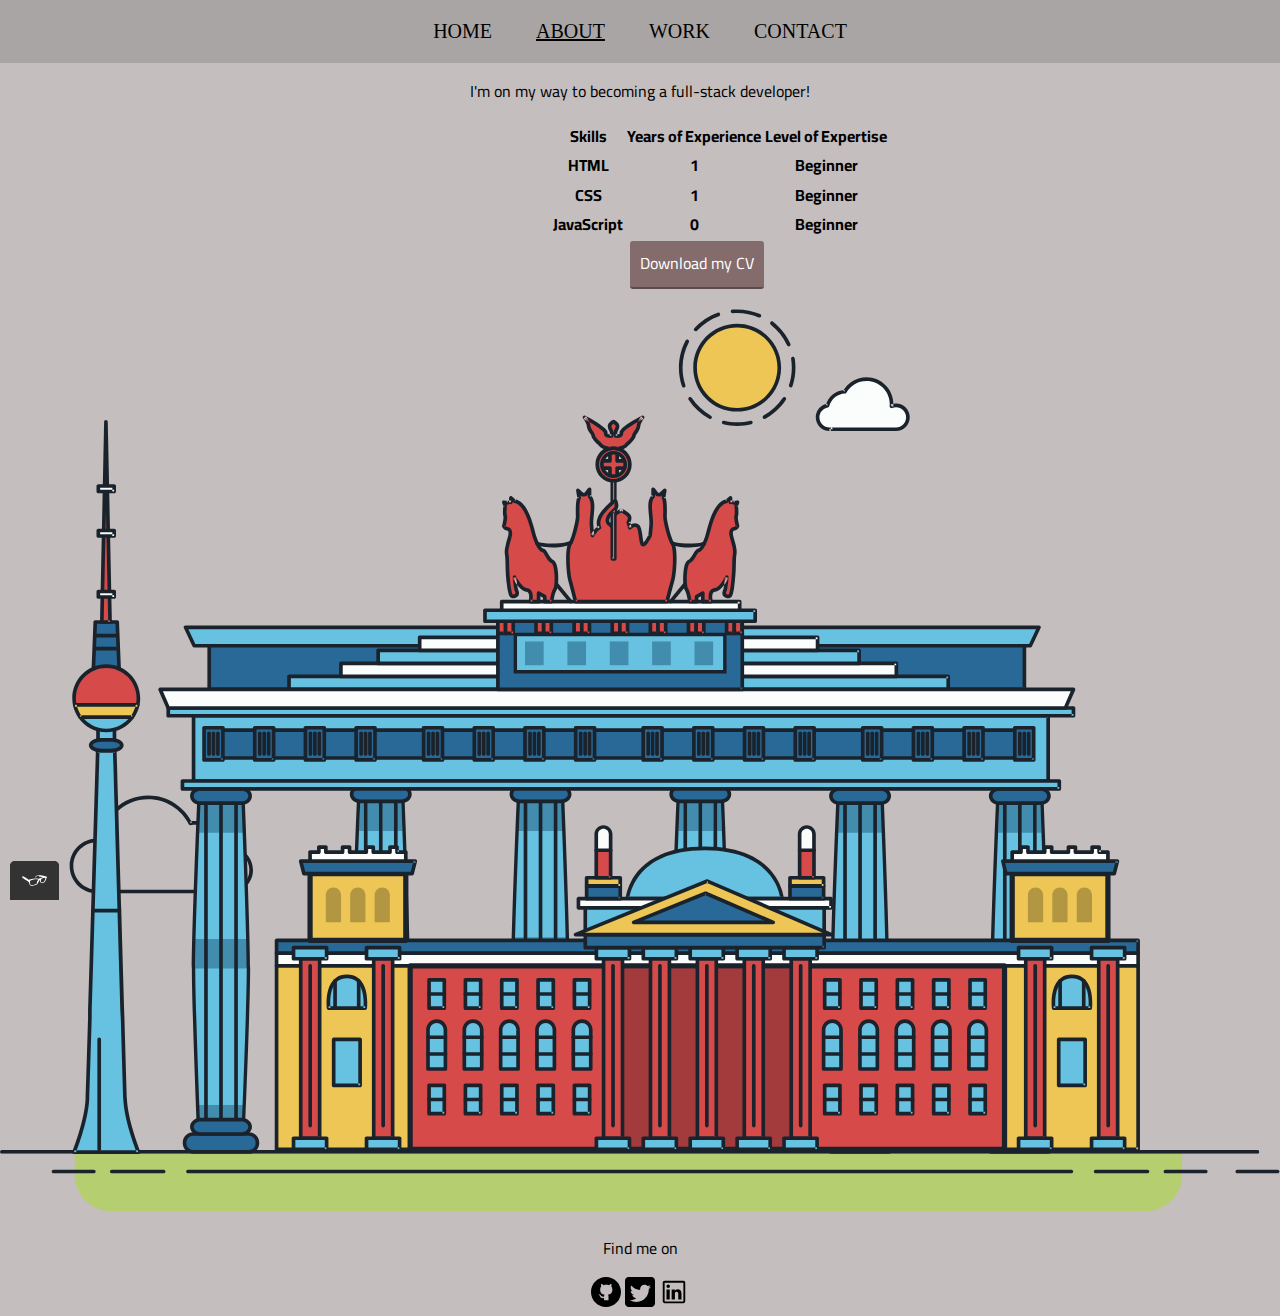
==== about.html @ 1644ab60 "Initial commit" ====
<!DOCTYPE html>
<html lang="en" dir="ltr">
<head>
  <meta charset="utf-8">
  <meta name="viewport" content="width=device-width, initial-scale=1">
  <title>My Portfolio</title>
  <link rel="shortcut icon" href="img/html5.ico" type="image/ico">
  <link rel="stylesheet" type="text/css" href="css/normalize.css">
  <link rel="preconnect" href="https://fonts.googleapis.com">
  <link rel="preconnect" href="https://fonts.gstatic.com" crossorigin>
  <link href="https://fonts.googleapis.com/css2?family=Cairo&family=Lato:ital,wght@1,300&display=swap" rel="stylesheet">
  <link rel="stylesheet" type="text/css" href="css/stylep.css">
</head>

<body>
  <header class="page-header">
    <!-- Add Logo Here -->
    <div class="container-nav pullrightleft page-header__item">
      <a href="index.html">HOME</a>
      <a href="about.html" id="navigation-active">ABOUT</a>
      <a href="work.html">WORK</a>
      <a href="contact.html">CONTACT</a>
    </div>
  </header> 

  <nav class="about_me">
    <p>
      I'm on my way to becoming a full-stack developer!
    </p>
  </nav>

  <div class="skills">
    <table>
      <thead>
        <tr>
          <th>Skills</th>
          <th>Years of Experience</th>
          <th>Level of Expertise</th>
        </tr>
      </thead>
      <tbody>
        <tr>
          <th>HTML</th>
          <th>1</th>
          <th>Beginner</th>
        </tr>
        <tr>
          <th>CSS</th>
          <th>1</th>
          <th>Beginner</th>
        </tr>
        <tr>
          <th>JavaScript</th>
          <th>0</th>
          <th>Beginner</th>
        </tr>
      </tbody>
    </table>
  </div>

  <div class="cv">
    <a href="https://github.com/Loujitsu/CV" target="_blank" class="button" download>Download my CV</a>
  </div>

  <svg id="about-picture" xmlns="http://www.w3.org/2000/svg" class="berlin-illustration" height="auto" viewBox="0 0 700 505" xmlns:xlink="http://www.w3.org/1999/xlink">
          <defs>
              <polygon id="a" points=".06 231.917 .06 .929 688.717 .929 688.717 231.917"></polygon>
          </defs>
          <g fill="none" fill-rule="evenodd">
            <g transform="translate(0 241)" class="cloud-front">
            <path fill="#1A232C" d="M87.602,29 L87.602,28 C87.326,28.001 87.103,28.024 86.927,28.033 L86.979,29.031 L87.947,28.78 C85.741,20.282 78.041,14.002 68.852,14 C67.858,14 66.904,14.096 65.98,14.231 L66.125,15.22 L67.019,14.772 C62.626,6.015 53.567,0.001 43.102,0 C29.041,0.002 17.524,10.848 16.443,24.632 L17.44,24.71 L17.606,23.724 C16.803,23.589 15.969,23.5 15.102,23.5 C6.817,23.501 0.102,30.215 0.102,38.5 C0.102,46.785 6.817,53.499 15.102,53.5 L87.602,53.5 C94.644,53.499 100.351,47.792 100.352,40.75 C100.351,33.708 94.644,28.001 87.602,28 L87.602,30 C90.573,30 93.254,31.202 95.203,33.149 C97.15,35.097 98.351,37.778 98.352,40.75 C98.351,43.722 97.15,46.403 95.203,48.351 C93.254,50.298 90.573,51.5 87.602,51.5 L15.102,51.5 C11.509,51.5 8.265,50.046 5.909,47.692 C3.555,45.337 2.102,42.093 2.102,38.5 C2.102,34.907 3.555,31.663 5.909,29.308 C8.265,26.954 11.509,25.5 15.102,25.5 C15.831,25.5 16.553,25.575 17.273,25.697 C17.551,25.743 17.832,25.672 18.055,25.499 C18.277,25.325 18.414,25.07 18.436,24.789 C19.436,12.04 30.094,1.998 43.102,2 C52.786,1.999 61.163,7.564 65.231,15.669 C65.425,16.055 65.842,16.272 66.27,16.21 C67.132,16.084 67.988,16 68.852,16 C77.108,15.998 84.027,21.647 86.011,29.283 C86.13,29.741 86.557,30.054 87.031,30.03 C87.27,30.017 87.457,29.999 87.602,30 L87.602,29" transform="translate(38 36)"></path>
              </g>
              <path fill="#B5CE6F" d="M646.484,484.382 C646.484,489.501 644.531,494.62 640.627,498.525 C636.722,502.43 631.603,504.382 626.484,504.382 L60.873,504.382 C55.754,504.382 50.636,502.43 46.731,498.525 C42.826,494.62 40.873,489.501 40.873,484.382 L40.873,471.917 L646.484,471.917 L646.484,484.382"></path>
              <polyline fill="#67C2E2" points="334.824 185.029 101.449 185.029 106.209 195.08 563.438 195.08 568.2 185.029 334.824 185.029"></polyline>
              <path fill="#1A232C" d="M334.824,185.029 L334.824,184.029 L101.449,184.029 C101.104,184.029 100.788,184.203 100.604,184.494 C100.42,184.785 100.398,185.146 100.545,185.457 L105.306,195.508 C105.471,195.856 105.824,196.079 106.209,196.079 L563.438,196.079 C563.824,196.079 564.177,195.856 564.342,195.508 L569.104,185.457 C569.251,185.146 569.229,184.785 569.045,184.494 C568.861,184.203 568.544,184.029 568.2,184.029 L334.824,184.029 L334.824,186.029 L566.62,186.029 L562.806,194.08 L106.842,194.08 L103.029,186.029 L334.824,186.029 L334.824,185.029"></path>
              <polygon fill="#296997" points="114.416 218.974 560.222 218.974 560.222 195.08 114.416 195.08"></polygon>
              <path fill="#1A232C" d="M560.222,218.974 L560.222,217.974 L115.416,217.974 L115.416,196.079 L559.222,196.079 L559.222,218.974 L560.222,218.974 L560.222,217.974 L560.222,218.974 L561.222,218.974 L561.222,195.08 C561.222,194.816 561.115,194.559 560.929,194.372 C560.742,194.186 560.485,194.08 560.222,194.08 L114.416,194.08 C114.152,194.08 113.895,194.186 113.708,194.372 C113.522,194.559 113.416,194.816 113.416,195.08 L113.416,218.974 C113.416,219.237 113.522,219.495 113.708,219.681 C113.895,219.867 114.152,219.974 114.416,219.974 L560.222,219.974 C560.485,219.974 560.742,219.867 560.929,219.681 C561.115,219.495 561.222,219.237 561.222,218.974 L560.222,218.974"></path>
              <polygon fill="#67C2E2" points="105.85 269.08 573.225 269.08 573.225 233.398 105.85 233.398"></polygon>
              <path fill="#1A232C" d="M573.225,233.398 L573.225,232.398 L105.85,232.398 C105.587,232.398 105.329,232.505 105.143,232.691 C104.957,232.877 104.85,233.134 104.85,233.398 L104.85,269.08 C104.85,269.344 104.957,269.601 105.143,269.788 C105.329,269.974 105.587,270.08 105.85,270.08 L573.225,270.08 C573.488,270.08 573.745,269.974 573.932,269.788 C574.118,269.601 574.225,269.344 574.225,269.08 L574.225,233.398 C574.225,233.134 574.118,232.877 573.932,232.691 C573.745,232.505 573.488,232.398 573.225,232.398 L573.225,233.398 L572.225,233.398 L572.225,268.08 L106.85,268.08 L106.85,234.398 L573.225,234.398 L573.225,233.398 L572.225,233.398 L573.225,233.398"></path>
              <polygon fill="#296997" points="116.751 256.508 562.557 256.508 562.557 241.243 116.751 241.243"></polygon>
              <path fill="#1A232C" d="M562.557,256.508 L562.557,255.508 L117.75,255.508 L117.75,242.243 L561.557,242.243 L561.557,256.508 L562.557,256.508 L562.557,255.508 L562.557,256.508 L563.557,256.508 L563.557,241.243 C563.557,240.979 563.45,240.722 563.264,240.535 C563.078,240.349 562.82,240.243 562.557,240.243 L116.75,240.243 C116.487,240.243 116.23,240.349 116.043,240.535 C115.857,240.722 115.751,240.979 115.751,241.243 L115.751,256.508 C115.751,256.771 115.857,257.029 116.043,257.215 C116.23,257.401 116.487,257.508 116.751,257.508 L562.557,257.508 C562.82,257.508 563.077,257.401 563.264,257.215 C563.45,257.029 563.557,256.771 563.557,256.508 L562.557,256.508"></path>
              <polygon fill="#67C2E2" points="158.07 218.974 518.563 218.974 518.563 211.858 158.07 211.858"></polygon>
              <path fill="#1A232C" d="M518.563,211.858 L518.563,210.858 L158.07,210.858 C157.807,210.858 157.549,210.964 157.363,211.151 C157.177,211.337 157.07,211.594 157.07,211.858 L157.07,218.974 C157.07,219.237 157.177,219.495 157.363,219.681 C157.549,219.867 157.807,219.974 158.07,219.974 L518.563,219.974 C518.826,219.974 519.083,219.867 519.27,219.681 C519.456,219.495 519.562,219.237 519.562,218.974 L519.562,211.858 C519.562,211.594 519.456,211.337 519.27,211.151 C519.083,210.964 518.826,210.858 518.563,210.858 L518.563,211.858 L517.563,211.858 L517.563,217.974 L159.07,217.974 L159.07,212.858 L518.563,212.858 L518.563,211.858 L517.563,211.858 L518.563,211.858"></path>
              <polygon fill="#FBFDFC" points="186.438 211.858 490.194 211.858 490.194 204.741 186.438 204.741"></polygon>
              <path fill="#1A232C" d="M490.194,204.741 L490.194,203.741 L186.438,203.741 C186.175,203.741 185.917,203.848 185.731,204.034 C185.545,204.221 185.438,204.478 185.438,204.741 L185.438,211.858 C185.438,212.121 185.545,212.379 185.731,212.565 C185.917,212.751 186.175,212.858 186.438,212.858 L490.194,212.858 C490.458,212.858 490.715,212.751 490.902,212.565 C491.088,212.379 491.194,212.121 491.194,211.858 L491.194,204.741 C491.194,204.478 491.088,204.221 490.902,204.034 C490.715,203.848 490.458,203.741 490.194,203.741 L490.194,204.741 L489.194,204.741 L489.194,210.858 L187.438,210.858 L187.438,205.741 L490.194,205.741 L490.194,204.741 L489.194,204.741 L490.194,204.741"></path>
              <polygon fill="#67C2E2" points="206.805 204.741 469.828 204.741 469.828 197.624 206.805 197.624"></polygon>
              <path fill="#1A232C" d="M469.828,197.624 L469.828,196.624 L206.805,196.624 C206.541,196.624 206.284,196.731 206.098,196.917 C205.911,197.103 205.805,197.361 205.805,197.624 L205.805,204.741 C205.805,205.005 205.911,205.262 206.098,205.449 C206.284,205.635 206.541,205.741 206.805,205.741 L469.828,205.741 C470.091,205.741 470.349,205.635 470.535,205.449 C470.722,205.262 470.828,205.005 470.828,204.741 L470.828,197.624 C470.828,197.361 470.722,197.103 470.535,196.917 C470.349,196.731 470.091,196.624 469.828,196.624 L469.828,197.624 L468.828,197.624 L468.828,203.741 L207.805,203.741 L207.805,198.624 L469.828,198.624 L469.828,197.624 L468.828,197.624 L469.828,197.624"></path>
              <polygon fill="#FBFDFC" points="229.521 197.624 447.111 197.624 447.111 190.509 229.521 190.509"></polygon>
              <path fill="#1A232C" d="M447.111,190.509 L447.111,189.509 L229.521,189.509 C229.258,189.509 229,189.616 228.814,189.802 C228.628,189.988 228.521,190.246 228.521,190.509 L228.521,197.624 C228.521,197.888 228.628,198.145 228.814,198.332 C229,198.518 229.258,198.624 229.521,198.624 L447.111,198.624 C447.375,198.624 447.632,198.518 447.818,198.332 C448.005,198.145 448.111,197.888 448.111,197.624 L448.111,190.509 C448.111,190.246 448.005,189.988 447.818,189.802 C447.632,189.616 447.375,189.509 447.111,189.509 L447.111,190.509 L446.111,190.509 L446.111,196.624 L230.521,196.624 L230.521,191.509 L447.111,191.509 L447.111,190.509 L446.111,190.509 L447.111,190.509"></path>
              <path fill="#67C2E2" d="M135.607,355.447 C135.163,337.766 134.264,313.326 133.648,297.387 C133.274,287.721 133.004,281.18 133.004,281.18 L108.722,281.18 C108.722,281.18 108.452,287.721 108.079,297.387 C107.462,313.326 106.563,337.766 106.119,355.447 C105.953,362.059 105.85,367.732 105.85,371.653 L105.85,371.654 C105.85,386.117 107.243,424.332 108.089,446.189 C108.457,455.706 108.722,462.126 108.722,462.126 L133.004,462.126 C133.004,462.126 133.269,455.706 133.637,446.189 C134.482,424.332 135.876,386.117 135.876,371.654 L135.876,371.653 C135.876,367.732 135.773,362.059 135.607,355.447"></path>
              <path fill="#428DAE" d="M133.648 297.387L108.079 297.387C108.452 287.721 108.722 281.18 108.722 281.18L133.004 281.18C133.004 281.18 133.274 287.721 133.648 297.387M135.876 371.654L105.85 371.654 105.85 371.653C105.85 367.732 105.953 362.059 106.119 355.447L135.607 355.447C135.773 362.059 135.876 367.732 135.876 371.653L135.876 371.654M133.004 462.126L108.722 462.126C108.722 462.126 108.457 455.706 108.089 446.189L133.637 446.189C133.269 455.706 133.004 462.126 133.004 462.126"></path>
              <path fill="#1A232C" d="M109.612,461.199 L132.114,461.199 C132.447,453.007 134.949,390.886 134.949,371.653 C134.949,352.42 132.447,290.299 132.114,282.108 L109.612,282.108 C109.279,290.299 106.778,352.42 106.778,371.653 C106.778,390.886 109.279,453.007 109.612,461.199 Z M133.895,463.054 L107.832,463.054 L107.794,462.164 C107.766,461.466 104.922,392.193 104.922,371.653 C104.922,351.114 107.766,281.839 107.794,281.142 L107.832,280.252 L133.895,280.252 L133.931,281.142 C133.96,281.839 136.804,351.114 136.804,371.653 C136.804,392.193 133.96,461.466 133.931,462.164 L133.895,463.054 L133.895,463.054 Z"></path>
              <path fill="#1A232C" d="M111.638 281.18L111.638 462.126C111.638 462.679 112.086 463.126 112.638 463.126 113.19 463.126 113.638 462.679 113.638 462.126L113.638 281.18C113.638 280.628 113.19 280.18 112.638 280.18 112.086 280.18 111.638 280.628 111.638 281.18M119.863 281.18L119.863 462.126C119.863 462.679 120.311 463.126 120.863 463.126 121.416 463.126 121.863 462.679 121.863 462.126L121.863 281.18C121.863 280.628 121.416 280.18 120.863 280.18 120.311 280.18 119.863 280.628 119.863 281.18M128.088 281.18L128.088 462.126C128.088 462.679 128.536 463.126 129.088 463.126 129.64 463.126 130.088 462.679 130.088 462.126L130.088 281.18C130.088 280.628 129.64 280.18 129.088 280.18 128.536 280.18 128.088 280.628 128.088 281.18"></path>
              <path fill="#296997" d="M136.79,277.265 C136.79,279.418 134.675,281.18 132.09,281.18 L109.636,281.18 C107.051,281.18 104.936,279.418 104.936,277.265 C104.936,275.111 107.051,273.349 109.636,273.349 L132.09,273.349 C134.675,273.349 136.79,275.111 136.79,277.265"></path>
              <path fill="#1A232C" d="M136.79,277.265 L135.79,277.265 C135.789,278.005 135.433,278.704 134.769,279.262 C134.109,279.814 133.155,280.181 132.09,280.18 L109.636,280.18 C108.571,280.181 107.617,279.814 106.956,279.262 C106.293,278.704 105.936,278.005 105.936,277.265 C105.936,276.524 106.293,275.825 106.957,275.267 C107.617,274.715 108.571,274.348 109.636,274.349 L132.09,274.349 C133.155,274.348 134.109,274.716 134.769,275.267 C135.433,275.825 135.789,276.524 135.79,277.265 L137.79,277.265 C137.791,275.851 137.09,274.593 136.049,273.731 C135.006,272.863 133.61,272.35 132.09,272.349 L109.636,272.349 C108.116,272.35 106.72,272.863 105.676,273.731 C104.636,274.593 103.935,275.851 103.936,277.265 C103.935,278.678 104.636,279.937 105.677,280.798 C106.72,281.666 108.116,282.179 109.636,282.18 L132.09,282.18 C133.61,282.179 135.006,281.666 136.049,280.798 C137.09,279.937 137.791,278.678 137.79,277.265 L136.79,277.265"></path>
              <path fill="#296997" d="M140.775,467.217 C140.775,469.803 138.661,471.917 136.076,471.917 L105.65,471.917 C103.065,471.917 100.951,469.803 100.951,467.217 L100.951,466.825 C100.951,464.241 103.065,462.126 105.65,462.126 L136.076,462.126 C138.661,462.126 140.775,464.241 140.775,466.825 L140.775,467.217"></path>
              <path fill="#1A232C" d="M140.775,467.217 L139.775,467.217 C139.775,468.235 139.361,469.155 138.688,469.83 C138.013,470.503 137.093,470.917 136.076,470.917 L105.65,470.917 C104.633,470.917 103.713,470.504 103.038,469.83 C102.365,469.155 101.951,468.235 101.951,467.217 L101.951,466.825 C101.951,465.808 102.365,464.889 103.038,464.214 C103.713,463.54 104.633,463.127 105.65,463.126 L136.076,463.126 C137.093,463.127 138.013,463.54 138.688,464.214 C139.362,464.889 139.775,465.808 139.775,466.825 L139.775,467.217 L141.775,467.217 L141.775,466.825 C141.772,463.684 139.217,461.13 136.076,461.126 L105.65,461.126 C102.509,461.13 99.955,463.684 99.951,466.825 L99.951,467.217 C99.954,470.36 102.509,472.914 105.65,472.917 L136.076,472.917 C139.217,472.914 141.772,470.36 141.775,467.217 L140.775,467.217"></path>
              <path fill="#296997" d="M136.79,458.208 C136.79,460.363 134.675,462.126 132.09,462.126 L109.636,462.126 C107.051,462.126 104.936,460.363 104.936,458.208 C104.936,456.057 107.051,454.292 109.636,454.292 L132.09,454.292 C134.675,454.292 136.79,456.057 136.79,458.208"></path>
              <path fill="#1A232C" d="M136.79,458.208 L135.79,458.208 C135.789,458.949 135.432,459.649 134.769,460.207 C134.108,460.76 133.154,461.128 132.09,461.126 L109.636,461.126 C108.572,461.128 107.617,460.76 106.957,460.207 C106.293,459.649 105.936,458.949 105.936,458.208 C105.936,457.47 106.293,456.77 106.957,456.212 C107.617,455.659 108.572,455.291 109.636,455.292 L132.09,455.292 C133.154,455.291 134.108,455.659 134.769,456.212 C135.433,456.77 135.789,457.47 135.79,458.208 L137.79,458.208 C137.791,456.796 137.09,455.538 136.05,454.675 C135.006,453.808 133.61,453.294 132.09,453.292 L109.636,453.292 C108.115,453.294 106.719,453.808 105.676,454.675 C104.636,455.538 103.935,456.796 103.936,458.208 C103.935,459.622 104.636,460.881 105.676,461.743 C106.72,462.611 108.116,463.125 109.636,463.126 L132.09,463.126 C133.61,463.125 135.006,462.611 136.05,461.743 C137.09,460.881 137.791,459.622 137.79,458.208 L136.79,458.208"></path>
              <path fill="#67C2E2" d="M572.471,355.447 C572.025,337.766 571.126,313.326 570.51,297.387 C570.137,287.721 569.867,281.18 569.867,281.18 L545.585,281.18 C545.585,281.18 545.315,287.721 544.942,297.387 C544.326,313.326 543.427,337.766 542.981,355.447 C542.815,362.059 542.713,367.732 542.713,371.653 L542.713,371.654 C542.713,386.117 544.107,424.332 544.952,446.189 C545.32,455.706 545.585,462.126 545.585,462.126 L569.867,462.126 C569.867,462.126 570.132,455.706 570.499,446.189 C571.346,424.332 572.739,386.117 572.739,371.654 L572.739,371.653 C572.739,367.732 572.637,362.059 572.471,355.447"></path>
              <path fill="#428DAE" d="M569.582 297.387L566.951 297.387 566.951 282.108 568.977 282.108C569.063 284.206 569.29 289.841 569.582 297.387M564.951 297.387L545.871 297.387C546.162 289.841 546.39 284.206 546.476 282.108L564.951 282.108 564.951 297.387M571.8 369.187L566.951 369.187 566.951 356.265 571.562 356.265C571.685 361.272 571.771 365.701 571.8 369.187M564.951 369.187L543.653 369.187C543.684 365.512 543.777 360.79 543.912 355.447L553.551 355.447 553.551 356.265 564.951 356.265 564.951 369.187"></path>
              <path fill="#1A232C" d="M546.476,461.199 L568.977,461.199 C569.31,453.007 571.812,390.886 571.812,371.653 C571.812,352.42 569.31,290.299 568.977,282.108 L546.476,282.108 C546.142,290.299 543.642,352.42 543.642,371.653 C543.642,390.886 546.142,453.007 546.476,461.199 M570.758,463.054 L544.694,463.054 L544.658,462.164 C544.629,461.466 541.785,392.193 541.785,371.653 C541.785,351.114 544.629,281.839 544.658,281.142 L544.694,280.252 L570.758,280.252 L570.795,281.142 C570.823,281.839 573.667,351.114 573.667,371.653 C573.667,392.193 570.823,461.466 570.795,462.164 L570.758,463.054"></path>
              <path fill="#1A232C" d="M548.501 281.18L548.501 462.126C548.501 462.679 548.949 463.126 549.501 463.126 550.053 463.126 550.501 462.679 550.501 462.126L550.501 281.18C550.501 280.628 550.053 280.18 549.501 280.18 548.949 280.18 548.501 280.628 548.501 281.18M556.727 281.18L556.727 462.126C556.727 462.679 557.174 463.126 557.727 463.126 558.279 463.126 558.727 462.679 558.727 462.126L558.727 281.18C558.727 280.628 558.279 280.18 557.727 280.18 557.174 280.18 556.727 280.628 556.727 281.18M564.951 281.18L564.951 462.126C564.951 462.679 565.399 463.126 565.951 463.126 566.503 463.126 566.951 462.679 566.951 462.126L566.951 281.18C566.951 280.628 566.503 280.18 565.951 280.18 565.399 280.18 564.951 280.628 564.951 281.18"></path>
              <path fill="#296997" d="M573.653,277.265 C573.653,279.418 571.537,281.18 568.953,281.18 L546.499,281.18 C543.915,281.18 541.799,279.418 541.799,277.265 C541.799,275.111 543.915,273.349 546.499,273.349 L568.953,273.349 C571.537,273.349 573.653,275.111 573.653,277.265"></path>
              <path fill="#1A232C" d="M573.653,277.265 L572.653,277.265 C572.653,278.005 572.296,278.704 571.632,279.262 C570.972,279.814 570.017,280.181 568.953,280.18 L546.499,280.18 C545.435,280.181 544.48,279.814 543.82,279.262 C543.156,278.704 542.8,278.005 542.799,277.265 C542.8,276.525 543.156,275.825 543.82,275.267 C544.481,274.715 545.435,274.348 546.499,274.349 L568.953,274.349 C570.017,274.348 570.972,274.715 571.632,275.267 C572.296,275.825 572.653,276.525 572.653,277.265 L574.653,277.265 C574.654,275.851 573.953,274.593 572.912,273.731 C571.869,272.863 570.473,272.35 568.953,272.349 L546.499,272.349 C544.979,272.35 543.583,272.863 542.54,273.731 C541.499,274.593 540.798,275.851 540.799,277.265 C540.798,278.679 541.499,279.937 542.54,280.798 C543.583,281.666 544.979,282.179 546.499,282.18 L568.953,282.18 C570.473,282.179 571.869,281.666 572.912,280.798 C573.953,279.937 574.654,278.679 574.653,277.265 L573.653,277.265"></path>
              <path fill="#296997" d="M577.639,467.217 C577.639,469.803 575.524,471.917 572.938,471.917 L542.514,471.917 C539.929,471.917 537.813,469.803 537.813,467.217 L537.813,466.825 C537.813,464.241 539.929,462.126 542.514,462.126 L572.938,462.126 C575.524,462.126 577.639,464.241 577.639,466.825 L577.639,467.217"></path>
              <path fill="#1A232C" d="M577.639,467.217 L576.639,467.217 C576.638,468.235 576.225,469.155 575.551,469.83 C574.876,470.503 573.956,470.917 572.938,470.917 L542.514,470.917 C541.497,470.917 540.576,470.503 539.901,469.83 C539.227,469.155 538.814,468.234 538.813,467.217 L538.813,466.825 C538.814,465.808 539.227,464.889 539.901,464.214 C540.576,463.54 541.497,463.127 542.514,463.126 L572.938,463.126 C573.956,463.127 574.876,463.54 575.551,464.214 C576.225,464.888 576.638,465.808 576.639,466.825 L576.639,467.217 L578.639,467.217 L578.639,466.825 C578.635,463.684 576.081,461.13 572.938,461.126 L542.514,461.126 C539.372,461.13 536.817,463.684 536.813,466.825 L536.813,467.217 C536.817,470.36 539.372,472.914 542.514,472.917 L572.938,472.917 C576.081,472.914 578.635,470.359 578.639,467.217 L577.639,467.217"></path>
              <path fill="#296997" d="M573.653,458.208 C573.653,460.363 571.537,462.126 568.953,462.126 L546.499,462.126 C543.915,462.126 541.799,460.363 541.799,458.208 C541.799,456.057 543.915,454.292 546.499,454.292 L568.953,454.292 C571.537,454.292 573.653,456.057 573.653,458.208"></path>
              <path fill="#1A232C" d="M573.653,458.208 L572.653,458.208 C572.653,458.949 572.296,459.649 571.632,460.207 C570.971,460.76 570.017,461.128 568.953,461.126 L546.499,461.126 C545.435,461.128 544.481,460.76 543.82,460.207 C543.157,459.649 542.799,458.949 542.799,458.208 C542.799,457.47 543.156,456.77 543.82,456.212 C544.481,455.659 545.435,455.291 546.499,455.292 L568.953,455.292 C570.017,455.291 570.971,455.659 571.632,456.212 C572.296,456.77 572.653,457.47 572.653,458.208 L574.653,458.208 C574.654,456.796 573.953,455.538 572.912,454.675 C571.869,453.808 570.473,453.294 568.953,453.292 L546.499,453.292 C544.979,453.294 543.583,453.808 542.54,454.675 C541.499,455.538 540.798,456.796 540.799,458.208 C540.798,459.622 541.499,460.881 542.54,461.743 C543.583,462.611 544.979,463.125 546.499,463.126 L568.953,463.126 C570.473,463.125 571.869,462.611 572.912,461.743 C573.953,460.881 574.654,459.622 574.653,458.208 L573.653,458.208"></path>
              <path fill="#67C2E2" d="M485.098,355.447 C484.654,337.766 483.753,313.326 483.137,297.387 C482.764,287.721 482.494,281.18 482.494,281.18 L458.213,281.18 C458.213,281.18 457.942,287.721 457.569,297.387 C456.953,313.326 456.055,337.766 455.608,355.447 C455.443,362.059 455.34,367.732 455.34,371.653 L455.34,371.654 C455.34,386.117 456.733,424.332 457.58,446.189 C457.948,455.706 458.213,462.126 458.213,462.126 L482.494,462.126 C482.494,462.126 482.759,455.706 483.126,446.189 C483.973,424.332 485.366,386.117 485.366,371.654 L485.366,371.653 C485.366,367.732 485.265,362.059 485.098,355.447"></path>
              <path fill="#428DAE" d="M483.137 297.387L457.569 297.387C457.942 287.721 458.213 281.18 458.213 281.18L482.494 281.18C482.494 281.18 482.764 287.721 483.137 297.387M485.355 369.187L455.351 369.187C455.382 365.502 455.475 360.78 455.608 355.447L485.098 355.447C485.232 360.78 485.325 365.502 485.355 369.187"></path>
              <path fill="#1A232C" d="M459.103,461.199 L481.605,461.199 C481.938,453.007 484.439,390.886 484.439,371.653 C484.439,352.42 481.938,290.299 481.605,282.108 L459.103,282.108 C458.769,290.299 456.268,352.42 456.268,371.653 C456.268,390.886 458.769,453.007 459.103,461.199 Z M483.386,463.054 L457.321,463.054 L457.285,462.164 C457.256,461.466 454.412,392.193 454.412,371.653 C454.412,351.114 457.256,281.839 457.285,281.142 L457.321,280.252 L483.386,280.252 L483.422,281.142 C483.45,281.839 486.294,351.114 486.294,371.653 C486.294,392.193 483.45,461.466 483.422,462.164 L483.386,463.054 L483.386,463.054 Z"></path>
              <path fill="#1A232C" d="M461.128 281.18L461.128 462.126C461.128 462.679 461.576 463.126 462.128 463.126 462.68 463.126 463.128 462.679 463.128 462.126L463.128 281.18C463.128 280.628 462.68 280.18 462.128 280.18 461.576 280.18 461.128 280.628 461.128 281.18M469.354 281.18L469.354 462.126C469.354 462.679 469.801 463.126 470.354 463.126 470.906 463.126 471.354 462.679 471.354 462.126L471.354 281.18C471.354 280.628 470.906 280.18 470.354 280.18 469.801 280.18 469.354 280.628 469.354 281.18M477.578 281.18L477.578 462.126C477.578 462.679 478.026 463.126 478.578 463.126 479.13 463.126 479.578 462.679 479.578 462.126L479.578 281.18C479.578 280.628 479.13 280.18 478.578 280.18 478.026 280.18 477.578 280.628 477.578 281.18"></path>
              <path fill="#296997" d="M486.281,277.265 C486.281,279.418 484.164,281.18 481.58,281.18 L459.126,281.18 C456.542,281.18 454.426,279.418 454.426,277.265 C454.426,275.111 456.542,273.349 459.126,273.349 L481.58,273.349 C484.164,273.349 486.281,275.111 486.281,277.265"></path>
              <path fill="#1A232C" d="M486.281,277.265 L485.281,277.265 C485.281,278.005 484.924,278.704 484.26,279.262 C483.599,279.814 482.644,280.181 481.58,280.18 L459.126,280.18 C458.062,280.181 457.107,279.814 456.447,279.262 C455.783,278.704 455.427,278.005 455.426,277.265 C455.427,276.525 455.783,275.825 456.447,275.267 C457.108,274.715 458.062,274.348 459.126,274.349 L481.58,274.349 C482.644,274.348 483.599,274.716 484.26,275.268 C484.924,275.825 485.281,276.525 485.281,277.265 L487.281,277.265 C487.282,275.851 486.58,274.593 485.54,273.731 C484.496,272.863 483.1,272.35 481.58,272.349 L459.126,272.349 C457.606,272.35 456.21,272.863 455.167,273.731 C454.126,274.593 453.425,275.851 453.426,277.265 C453.425,278.679 454.126,279.937 455.167,280.798 C456.21,281.666 457.606,282.179 459.126,282.18 L481.58,282.18 C483.1,282.179 484.496,281.666 485.54,280.799 C486.58,279.937 487.282,278.679 487.281,277.265 L486.281,277.265"></path>
              <path fill="#296997" d="M490.266,467.217 C490.266,469.803 488.151,471.917 485.565,471.917 L455.141,471.917 C452.556,471.917 450.44,469.803 450.44,467.217 L450.44,466.825 C450.44,464.241 452.556,462.126 455.141,462.126 L485.565,462.126 C488.151,462.126 490.266,464.241 490.266,466.825 L490.266,467.217"></path>
              <path fill="#1A232C" d="M490.266,467.217 L489.266,467.217 C489.265,468.235 488.852,469.155 488.178,469.83 C487.503,470.503 486.583,470.917 485.565,470.917 L455.141,470.917 C454.124,470.917 453.203,470.503 452.528,469.83 C451.854,469.155 451.441,468.234 451.44,467.217 L451.44,466.825 C451.441,465.808 451.854,464.889 452.528,464.214 C453.203,463.54 454.124,463.127 455.141,463.126 L485.565,463.126 C486.583,463.127 487.503,463.54 488.178,464.214 C488.852,464.888 489.265,465.808 489.266,466.825 L489.266,467.217 L491.266,467.217 L491.266,466.825 C491.262,463.684 488.708,461.13 485.565,461.126 L455.141,461.126 C451.999,461.13 449.444,463.684 449.44,466.825 L449.44,467.217 C449.444,470.36 451.999,472.914 455.141,472.917 L485.565,472.917 C488.708,472.914 491.262,470.359 491.266,467.217 L490.266,467.217"></path>
              <path fill="#296997" d="M486.281,458.208 C486.281,460.363 484.164,462.126 481.58,462.126 L459.126,462.126 C456.542,462.126 454.426,460.363 454.426,458.208 C454.426,456.057 456.542,454.292 459.126,454.292 L481.58,454.292 C484.164,454.292 486.281,456.057 486.281,458.208"></path>
              <path fill="#1A232C" d="M486.281,458.208 L485.281,458.208 C485.281,458.949 484.923,459.649 484.26,460.207 C483.599,460.76 482.644,461.128 481.58,461.126 L459.126,461.126 C458.062,461.128 457.108,460.76 456.447,460.207 C455.784,459.649 455.427,458.949 455.426,458.208 C455.426,457.47 455.783,456.77 456.447,456.212 C457.108,455.659 458.062,455.291 459.126,455.292 L481.58,455.292 C482.644,455.291 483.598,455.659 484.26,456.212 C484.924,456.77 485.281,457.47 485.281,458.208 L487.281,458.208 C487.282,456.795 486.58,455.538 485.54,454.675 C484.496,453.808 483.1,453.294 481.58,453.292 L459.126,453.292 C457.606,453.294 456.21,453.808 455.167,454.675 C454.126,455.538 453.425,456.796 453.426,458.208 C453.425,459.622 454.126,460.881 455.167,461.743 C456.21,462.611 457.606,463.125 459.126,463.126 L481.58,463.126 C483.1,463.125 484.496,462.611 485.54,461.743 C486.581,460.881 487.282,459.622 487.281,458.208 L486.281,458.208"></path>
              <path fill="#67C2E2" d="M397.726,354.466 C397.28,336.787 396.381,312.346 395.765,296.407 C395.392,286.742 395.122,280.2 395.122,280.2 L370.84,280.2 C370.84,280.2 370.57,286.742 370.197,296.407 C369.581,312.346 368.682,336.787 368.236,354.466 C368.07,361.078 367.968,366.751 367.968,370.672 L367.968,370.673 C367.968,385.136 369.361,423.352 370.207,445.208 C370.575,454.726 370.84,461.146 370.84,461.146 L395.122,461.146 C395.122,461.146 395.386,454.726 395.754,445.208 C396.601,423.352 397.994,385.136 397.994,370.673 L397.994,370.672 C397.994,366.751 397.892,361.078 397.726,354.466"></path>
              <path fill="#428DAE" d="M394.837 296.407L392.206 296.407 392.206 281.127 394.233 281.127C394.318 283.225 394.545 288.861 394.837 296.407L394.837 296.407zM383.981 296.407L390.206 296.407 390.206 281.127 383.981 281.127 383.981 296.407zM375.756 296.407L381.98 296.407 381.98 281.127 375.756 281.127 375.756 296.407zM373.756 296.407L371.126 296.407C371.417 288.861 371.645 283.225 371.73 281.127L373.756 281.127 373.756 296.407 373.756 296.407zM397.062 369.187L392.206 369.187 392.206 354.466 396.796 354.466C396.943 360.298 397.041 365.389 397.062 369.187L397.062 369.187zM383.981 369.187L390.206 369.187 390.206 354.466 383.981 354.466 383.981 369.187zM375.756 369.187L381.98 369.187 381.98 354.466 375.756 354.466 375.756 369.187zM373.756 369.187L368.9 369.187C368.921 365.389 369.019 360.298 369.166 354.466L373.756 354.466 373.756 369.187 373.756 369.187z"></path>
              <path fill="#1A232C" d="M371.73,460.218 L394.233,460.218 C394.565,452.027 397.066,389.906 397.066,370.672 C397.066,351.44 394.565,289.319 394.233,281.127 L371.73,281.127 C371.397,289.319 368.895,351.44 368.895,370.672 C368.895,389.906 371.397,452.027 371.73,460.218 M396.013,462.074 L369.949,462.074 L369.912,461.184 C369.884,460.486 367.04,391.212 367.04,370.672 C367.04,350.133 369.884,280.859 369.912,280.162 L369.949,279.272 L396.013,279.272 L396.05,280.162 C396.078,280.859 398.922,350.133 398.922,370.672 C398.922,391.212 396.078,460.486 396.05,461.184 L396.013,462.074"></path>
              <path fill="#1A232C" d="M373.756 280.2L373.756 461.146C373.756 461.698 374.203 462.146 374.756 462.146 375.308 462.146 375.756 461.698 375.756 461.146L375.756 280.2C375.756 279.647 375.308 279.2 374.756 279.2 374.203 279.2 373.756 279.647 373.756 280.2M381.98 280.2L381.98 461.146C381.98 461.698 382.428 462.146 382.98 462.146 383.533 462.146 383.981 461.698 383.981 461.146L383.981 280.2C383.981 279.647 383.533 279.2 382.98 279.2 382.428 279.2 381.98 279.647 381.98 280.2M390.206 280.2L390.206 461.146C390.206 461.698 390.654 462.146 391.206 462.146 391.758 462.146 392.206 461.698 392.206 461.146L392.206 280.2C392.206 279.647 391.758 279.2 391.206 279.2 390.654 279.2 390.206 279.647 390.206 280.2"></path>
              <path fill="#296997" d="M398.908,276.285 C398.908,278.439 396.792,280.2 394.208,280.2 L371.754,280.2 C369.17,280.2 367.053,278.439 367.053,276.285 C367.053,274.13 369.17,272.369 371.754,272.369 L394.208,272.369 C396.792,272.369 398.908,274.13 398.908,276.285"></path>
              <path fill="#1A232C" d="M398.908,276.285 L397.908,276.285 C397.907,277.025 397.551,277.724 396.887,278.281 C396.227,278.833 395.272,279.201 394.208,279.2 L371.754,279.2 C370.69,279.201 369.735,278.833 369.074,278.281 C368.41,277.724 368.053,277.025 368.053,276.285 C368.053,275.544 368.41,274.845 369.074,274.287 C369.735,273.735 370.69,273.367 371.754,273.369 L394.208,273.369 C395.272,273.367 396.227,273.735 396.887,274.287 C397.551,274.844 397.907,275.544 397.908,276.285 L399.908,276.285 C399.909,274.871 399.208,273.612 398.167,272.75 C397.124,271.883 395.728,271.37 394.208,271.369 L371.754,271.369 C370.234,271.37 368.838,271.883 367.794,272.75 C366.754,273.612 366.052,274.871 366.053,276.285 C366.052,277.699 366.754,278.957 367.795,279.818 C368.838,280.686 370.234,281.198 371.754,281.2 L394.208,281.2 C395.728,281.198 397.123,280.686 398.167,279.818 C399.208,278.957 399.909,277.698 399.908,276.285 L398.908,276.285"></path>
              <path fill="#296997" d="M402.894,466.237 C402.894,468.823 400.779,470.937 398.193,470.937 L367.768,470.937 C365.183,470.937 363.068,468.823 363.068,466.237 L363.068,465.844 C363.068,463.26 365.183,461.146 367.768,461.146 L398.193,461.146 C400.779,461.146 402.894,463.26 402.894,465.844 L402.894,466.237"></path>
              <path fill="#1A232C" d="M402.894,466.237 L401.894,466.237 C401.893,467.254 401.48,468.174 400.806,468.849 C400.131,469.523 399.211,469.937 398.193,469.937 L367.768,469.937 C366.751,469.937 365.831,469.523 365.156,468.849 C364.482,468.174 364.069,467.254 364.068,466.237 L364.068,465.844 C364.069,464.828 364.482,463.908 365.156,463.233 C365.831,462.56 366.751,462.146 367.768,462.146 L398.193,462.146 C399.211,462.146 400.131,462.56 400.806,463.233 C401.48,463.908 401.893,464.828 401.894,465.844 L401.894,466.237 L403.894,466.237 L403.894,465.844 C403.89,462.703 401.336,460.15 398.193,460.146 L367.768,460.146 C364.626,460.15 362.072,462.703 362.068,465.844 L362.068,466.237 C362.072,469.379 364.626,471.933 367.768,471.937 L398.193,471.937 C401.336,471.933 403.89,469.379 403.894,466.237 L402.894,466.237"></path>
              <path fill="#296997" d="M398.908,457.228 C398.908,459.382 396.792,461.146 394.208,461.146 L371.754,461.146 C369.17,461.146 367.053,459.382 367.053,457.228 C367.053,455.077 369.17,453.312 371.754,453.312 L394.208,453.312 C396.792,453.312 398.908,455.077 398.908,457.228"></path>
              <path fill="#1A232C" d="M398.908,457.228 L397.908,457.228 C397.908,457.968 397.55,458.669 396.887,459.226 C396.226,459.779 395.272,460.147 394.208,460.146 L371.754,460.146 C370.69,460.147 369.736,459.779 369.074,459.226 C368.411,458.668 368.053,457.968 368.053,457.228 C368.053,456.489 368.41,455.789 369.074,455.231 C369.736,454.679 370.69,454.311 371.754,454.312 L394.208,454.312 C395.272,454.311 396.226,454.679 396.887,455.231 C397.551,455.789 397.908,456.489 397.908,457.228 L399.908,457.228 C399.909,455.815 399.208,454.557 398.167,453.695 C397.124,452.827 395.728,452.313 394.208,452.312 L371.754,452.312 C370.234,452.313 368.838,452.827 367.794,453.695 C366.754,454.557 366.052,455.815 366.053,457.228 C366.052,458.642 366.753,459.901 367.794,460.763 C368.838,461.631 370.234,462.145 371.754,462.146 L394.208,462.146 C395.728,462.145 397.124,461.631 398.167,460.763 C399.208,459.9 399.909,458.642 399.908,457.228 L398.908,457.228"></path>
              <path fill="#67C2E2" d="M310.353,354.466 C309.908,336.787 309.009,312.346 308.393,296.407 C308.019,286.742 307.75,280.2 307.75,280.2 L283.467,280.2 C283.467,280.2 283.198,286.742 282.824,296.407 C282.208,312.346 281.309,336.787 280.864,354.466 C280.698,361.078 280.596,366.751 280.596,370.672 L280.596,370.673 C280.596,385.136 281.989,423.352 282.834,445.208 C283.202,454.726 283.467,461.146 283.467,461.146 L307.75,461.146 C307.75,461.146 308.014,454.726 308.382,445.208 C309.228,423.352 310.622,385.136 310.622,370.673 L310.622,370.672 C310.622,366.751 310.518,361.078 310.353,354.466"></path>
              <path fill="#428DAE" d="M308.393 296.407L282.824 296.407C283.198 286.742 283.467 280.2 283.467 280.2L307.75 280.2C307.75 280.2 308.019 286.742 308.393 296.407M310.617 369.187L280.6 369.187C280.621 365.377 280.718 360.285 280.864 354.466L310.353 354.466C310.498 360.285 310.596 365.377 310.617 369.187"></path>
              <path fill="#1A232C" d="M284.357,460.218 L306.86,460.218 C307.193,452.027 309.694,389.906 309.694,370.672 C309.694,351.44 307.193,289.319 306.86,281.127 L284.357,281.127 C284.024,289.319 281.523,351.44 281.523,370.672 C281.523,389.906 284.024,452.027 284.357,460.218 Z M308.639,462.074 L282.576,462.074 L282.54,461.184 C282.511,460.486 279.668,391.212 279.668,370.672 C279.668,350.133 282.511,280.859 282.54,280.162 L282.576,279.272 L308.639,279.272 L308.677,280.162 C308.706,280.859 311.549,350.133 311.549,370.672 C311.549,391.212 308.706,460.486 308.677,461.184 L308.639,462.074 L308.639,462.074 Z"></path>
              <path fill="#1A232C" d="M286.383 280.2L286.383 461.146C286.383 461.698 286.831 462.146 287.383 462.146 287.936 462.146 288.383 461.698 288.383 461.146L288.383 280.2C288.383 279.647 287.936 279.2 287.383 279.2 286.831 279.2 286.383 279.647 286.383 280.2M294.608 280.2L294.608 461.146C294.608 461.698 295.056 462.146 295.608 462.146 296.161 462.146 296.608 461.698 296.608 461.146L296.608 280.2C296.608 279.647 296.161 279.2 295.608 279.2 295.056 279.2 294.608 279.647 294.608 280.2M302.834 280.2L302.834 461.146C302.834 461.698 303.281 462.146 303.834 462.146 304.386 462.146 304.834 461.698 304.834 461.146L304.834 280.2C304.834 279.647 304.386 279.2 303.834 279.2 303.281 279.2 302.834 279.647 302.834 280.2"></path>
              <path fill="#296997" d="M311.535,276.285 C311.535,278.439 309.42,280.2 306.836,280.2 L284.381,280.2 C281.797,280.2 279.681,278.439 279.681,276.285 C279.681,274.13 281.797,272.369 284.381,272.369 L306.836,272.369 C309.42,272.369 311.535,274.13 311.535,276.285"></path>
              <path fill="#1A232C" d="M311.535,276.285 L310.535,276.285 C310.534,277.025 310.177,277.724 309.514,278.282 C308.854,278.833 307.901,279.201 306.836,279.2 L284.381,279.2 C283.316,279.201 282.362,278.833 281.702,278.281 C281.038,277.724 280.681,277.025 280.681,276.285 C280.681,275.544 281.038,274.844 281.702,274.287 C282.362,273.735 283.317,273.367 284.381,273.369 L306.836,273.369 C307.9,273.367 308.854,273.735 309.514,274.287 C310.177,274.844 310.534,275.544 310.535,276.285 L312.535,276.285 C312.535,274.871 311.835,273.613 310.795,272.75 C309.751,271.883 308.356,271.37 306.836,271.369 L284.381,271.369 C282.861,271.37 281.465,271.883 280.422,272.75 C279.381,273.612 278.68,274.871 278.681,276.285 C278.68,277.698 279.381,278.957 280.422,279.818 C281.465,280.686 282.861,281.198 284.381,281.2 L306.836,281.2 C308.356,281.198 309.751,280.685 310.794,279.818 C311.835,278.956 312.535,277.698 312.535,276.285 L311.535,276.285"></path>
              <path fill="#296997" d="M315.522,466.237 C315.522,468.823 313.407,470.937 310.821,470.937 L280.396,470.937 C277.811,470.937 275.696,468.823 275.696,466.237 L275.696,465.844 C275.696,463.26 277.811,461.146 280.396,461.146 L310.821,461.146 C313.407,461.146 315.522,463.26 315.522,465.844 L315.522,466.237"></path>
              <path fill="#1A232C" d="M315.522,466.237 L314.522,466.237 C314.521,467.254 314.108,468.174 313.434,468.849 C312.759,469.523 311.838,469.937 310.821,469.937 L280.396,469.937 C279.379,469.937 278.458,469.523 277.783,468.849 C277.11,468.174 276.696,467.254 276.696,466.237 L276.696,465.844 C276.696,464.828 277.11,463.908 277.783,463.233 C278.458,462.56 279.379,462.146 280.396,462.146 L310.821,462.146 C311.838,462.146 312.759,462.56 313.434,463.233 C314.108,463.908 314.521,464.828 314.522,465.844 L314.522,466.237 L316.521,466.237 L316.521,465.844 C316.518,462.703 313.963,460.15 310.821,460.146 L280.396,460.146 C277.254,460.15 274.7,462.703 274.696,465.844 L274.696,466.237 C274.699,469.379 277.254,471.933 280.396,471.937 L310.821,471.937 C313.963,471.933 316.518,469.379 316.521,466.237 L315.522,466.237"></path>
              <path fill="#296997" d="M311.535,457.228 C311.535,459.382 309.42,461.146 306.836,461.146 L284.381,461.146 C281.797,461.146 279.681,459.382 279.681,457.228 C279.681,455.077 281.797,453.312 284.381,453.312 L306.836,453.312 C309.42,453.312 311.535,455.077 311.535,457.228"></path>
              <path fill="#1A232C" d="M311.535,457.228 L310.535,457.228 C310.534,457.969 310.177,458.669 309.514,459.227 C308.854,459.779 307.9,460.147 306.836,460.146 L284.381,460.146 C283.317,460.147 282.363,459.779 281.702,459.227 C281.038,458.669 280.681,457.968 280.681,457.228 C280.681,456.489 281.038,455.789 281.702,455.231 C282.363,454.679 283.317,454.311 284.381,454.312 L306.836,454.312 C307.9,454.311 308.854,454.679 309.514,455.231 C310.177,455.789 310.534,456.489 310.535,457.228 L312.535,457.228 C312.535,455.815 311.835,454.558 310.795,453.695 C309.752,452.827 308.356,452.313 306.836,452.312 L284.381,452.312 C282.861,452.313 281.465,452.827 280.422,453.695 C279.381,454.557 278.68,455.815 278.681,457.228 C278.68,458.642 279.381,459.9 280.422,460.763 C281.465,461.631 282.861,462.145 284.381,462.146 L306.836,462.146 C308.356,462.145 309.752,461.631 310.795,460.763 C311.835,459.9 312.535,458.641 312.535,457.228 L311.535,457.228"></path>
              <path fill="#67C2E2" d="M222.981,354.466 C222.535,336.787 221.636,312.346 221.02,296.407 C220.647,286.742 220.377,280.2 220.377,280.2 L196.094,280.2 C196.094,280.2 195.825,286.742 195.452,296.407 C194.835,312.346 193.936,336.787 193.491,354.466 C193.325,361.078 193.223,366.751 193.223,370.672 L193.223,370.673 C193.223,385.136 194.616,423.352 195.462,445.208 C195.83,454.726 196.094,461.146 196.094,461.146 L220.377,461.146 C220.377,461.146 220.642,454.726 221.009,445.208 C221.855,423.352 223.249,385.136 223.249,370.673 L223.249,370.672 C223.249,366.751 223.146,361.078 222.981,354.466"></path>
              <path fill="#428DAE" d="M220.091 296.407L209.236 296.407 209.236 281.127 219.487 281.127C219.573 283.225 219.8 288.861 220.091 296.407L220.091 296.407zM201.011 296.407L207.236 296.407 207.236 281.127 201.011 281.127 201.011 296.407zM199.011 296.407L196.381 296.407C196.672 288.861 196.899 283.225 196.985 281.127L199.011 281.127 199.011 296.407 199.011 296.407zM222.317 369.187L209.236 369.187 209.236 356.265 221.923 356.265 221.923 354.466 222.051 354.466C222.198 360.298 222.296 365.389 222.317 369.187L222.317 369.187zM201.011 369.187L207.236 369.187 207.236 356.265 201.011 356.265 201.011 369.187zM199.011 369.187L194.155 369.187C194.174 365.784 194.255 361.345 194.377 356.265L199.011 356.265 199.011 369.187 199.011 369.187z"></path>
              <path fill="#1A232C" d="M196.985,460.218 L219.487,460.218 C219.82,452.027 222.321,389.906 222.321,370.672 C222.321,351.44 219.82,289.319 219.487,281.127 L196.985,281.127 C196.651,289.319 194.151,351.44 194.151,370.672 C194.151,389.906 196.651,452.027 196.985,460.218 M221.267,462.074 L195.204,462.074 L195.167,461.184 C195.138,460.486 192.295,391.212 192.295,370.672 C192.295,350.133 195.138,280.859 195.167,280.162 L195.204,279.272 L221.267,279.272 L221.305,280.162 C221.334,280.859 224.177,350.133 224.177,370.672 C224.177,391.212 221.334,460.486 221.305,461.184 L221.267,462.074"></path>
              <path fill="#1A232C" d="M199.011 280.2L199.011 461.146C199.011 461.698 199.458 462.146 200.011 462.146 200.563 462.146 201.011 461.698 201.011 461.146L201.011 280.2C201.011 279.647 200.563 279.2 200.011 279.2 199.458 279.2 199.011 279.647 199.011 280.2M207.236 280.2L207.236 461.146C207.236 461.698 207.684 462.146 208.236 462.146 208.788 462.146 209.236 461.698 209.236 461.146L209.236 280.2C209.236 279.647 208.788 279.2 208.236 279.2 207.684 279.2 207.236 279.647 207.236 280.2M215.461 280.2L215.461 461.146C215.461 461.698 215.909 462.146 216.461 462.146 217.013 462.146 217.461 461.698 217.461 461.146L217.461 280.2C217.461 279.647 217.013 279.2 216.461 279.2 215.909 279.2 215.461 279.647 215.461 280.2"></path>
              <path fill="#296997" d="M224.162,276.285 C224.162,278.439 222.047,280.2 219.463,280.2 L197.008,280.2 C194.424,280.2 192.308,278.439 192.308,276.285 C192.308,274.13 194.424,272.369 197.008,272.369 L219.463,272.369 C222.047,272.369 224.162,274.13 224.162,276.285"></path>
              <path fill="#1A232C" d="M224.162,276.285 L223.162,276.285 C223.161,277.025 222.805,277.724 222.142,278.282 C221.482,278.833 220.528,279.201 219.463,279.2 L197.008,279.2 C195.944,279.201 194.99,278.833 194.329,278.281 C193.665,277.724 193.308,277.025 193.308,276.285 C193.308,275.544 193.665,274.845 194.329,274.287 C194.99,273.735 195.944,273.367 197.008,273.369 L219.463,273.369 C220.528,273.367 221.481,273.735 222.142,274.287 C222.805,274.844 223.161,275.544 223.162,276.285 L225.162,276.285 C225.163,274.871 224.462,273.613 223.422,272.75 C222.379,271.883 220.983,271.37 219.463,271.369 L197.008,271.369 C195.489,271.37 194.093,271.883 193.049,272.75 C192.008,273.612 191.307,274.871 191.308,276.285 C191.307,277.698 192.008,278.957 193.049,279.818 C194.093,280.686 195.489,281.198 197.008,281.2 L219.463,281.2 C220.983,281.198 222.379,280.686 223.422,279.818 C224.462,278.956 225.163,277.698 225.162,276.285 L224.162,276.285"></path>
              <path fill="#296997" d="M228.149,466.237 C228.149,468.823 226.034,470.937 223.448,470.937 L193.022,470.937 C190.438,470.937 188.323,468.823 188.323,466.237 L188.323,465.844 C188.323,463.26 190.438,461.146 193.022,461.146 L223.448,461.146 C226.034,461.146 228.149,463.26 228.149,465.844 L228.149,466.237"></path>
              <path fill="#1A232C" d="M228.149,466.237 L227.149,466.237 C227.149,467.254 226.735,468.174 226.061,468.849 C225.386,469.523 224.466,469.937 223.448,469.937 L193.022,469.937 C192.006,469.937 191.086,469.523 190.411,468.849 C189.737,468.174 189.324,467.254 189.323,466.237 L189.323,465.844 C189.324,464.828 189.737,463.908 190.411,463.233 C191.086,462.56 192.006,462.146 193.022,462.146 L223.448,462.146 C224.466,462.146 225.386,462.56 226.061,463.233 C226.735,463.908 227.149,464.828 227.149,465.844 L227.149,466.237 L229.149,466.237 L229.149,465.844 C229.145,462.703 226.59,460.15 223.448,460.146 L193.022,460.146 C189.881,460.15 187.327,462.703 187.323,465.844 L187.323,466.237 C187.327,469.379 189.881,471.933 193.022,471.937 L223.448,471.937 C226.59,471.933 229.145,469.379 229.149,466.237 L228.149,466.237"></path>
              <path fill="#296997" d="M224.162,457.228 C224.162,459.382 222.047,461.146 219.463,461.146 L197.008,461.146 C194.424,461.146 192.308,459.382 192.308,457.228 C192.308,455.077 194.424,453.312 197.008,453.312 L219.463,453.312 C222.047,453.312 224.162,455.077 224.162,457.228"></path>
              <path fill="#1A232C" d="M224.162,457.228 L223.162,457.228 C223.161,457.969 222.805,458.669 222.141,459.227 C221.481,459.779 220.527,460.147 219.463,460.146 L197.008,460.146 C195.944,460.147 194.99,459.779 194.329,459.227 C193.665,458.669 193.308,457.968 193.308,457.228 C193.308,456.489 193.665,455.789 194.329,455.231 C194.99,454.679 195.945,454.311 197.008,454.312 L219.463,454.312 C220.527,454.311 221.481,454.679 222.141,455.231 C222.805,455.789 223.161,456.489 223.162,457.228 L225.162,457.228 C225.163,455.815 224.462,454.557 223.422,453.695 C222.379,452.827 220.984,452.313 219.463,452.312 L197.008,452.312 C195.488,452.313 194.092,452.827 193.049,453.695 C192.008,454.557 191.307,455.815 191.308,457.228 C191.307,458.642 192.008,459.9 193.049,460.763 C194.092,461.631 195.488,462.145 197.008,462.146 L219.463,462.146 C220.983,462.145 222.379,461.631 223.422,460.763 C224.462,459.9 225.163,458.641 225.162,457.228 L224.162,457.228"></path>
              <polygon fill="#67C2E2" points="99.774 273.349 579.301 273.349 579.301 269.08 99.774 269.08"></polygon>
              <path fill="#1A232C" d="M579.301,273.349 L579.301,272.349 L100.774,272.349 L100.774,270.08 L578.301,270.08 L578.301,273.349 L579.301,273.349 L579.301,272.349 L579.301,273.349 L580.301,273.349 L580.301,269.08 C580.301,268.817 580.194,268.56 580.008,268.373 C579.822,268.187 579.564,268.08 579.301,268.08 L99.774,268.08 C99.511,268.08 99.254,268.187 99.067,268.373 C98.881,268.56 98.774,268.817 98.774,269.08 L98.774,273.349 C98.774,273.612 98.881,273.87 99.067,274.056 C99.254,274.242 99.511,274.349 99.774,274.349 L579.301,274.349 C579.564,274.349 579.822,274.242 580.008,274.056 C580.194,273.87 580.301,273.612 580.301,273.349 L579.301,273.349"></path>
              <polygon fill="#67C2E2" points="92.01 233.398 587.064 233.398 587.064 229.131 92.01 229.131"></polygon>
              <path fill="#1A232C" d="M587.064,233.398 L587.064,232.398 L93.01,232.398 L93.01,230.131 L586.064,230.131 L586.064,233.398 L587.064,233.398 L587.064,232.398 L587.064,233.398 L588.064,233.398 L588.064,229.131 C588.064,228.868 587.958,228.61 587.772,228.424 C587.585,228.238 587.328,228.131 587.064,228.131 L92.01,228.131 C91.746,228.131 91.489,228.238 91.303,228.424 C91.116,228.61 91.01,228.868 91.01,229.131 L91.01,233.398 C91.01,233.661 91.117,233.919 91.303,234.105 C91.489,234.291 91.746,234.398 92.01,234.398 L587.064,234.398 C587.328,234.398 587.585,234.291 587.771,234.105 C587.958,233.919 588.064,233.661 588.064,233.398 L587.064,233.398"></path>
              <polyline fill="#FBFDFC" points="337.318 218.974 87.572 218.974 92.01 229.131 582.626 229.131 587.064 218.974 337.318 218.974"></polyline>
              <path fill="#1A232C" d="M337.318,218.974 L337.318,217.974 L87.572,217.974 C87.235,217.974 86.92,218.144 86.736,218.426 C86.551,218.709 86.521,219.065 86.656,219.374 L91.093,229.532 C91.253,229.896 91.612,230.131 92.01,230.131 L582.626,230.131 C583.024,230.131 583.383,229.897 583.542,229.532 L587.981,219.374 C588.116,219.065 588.086,218.709 587.901,218.426 C587.716,218.144 587.402,217.974 587.064,217.974 L337.318,217.974 L337.318,219.974 L585.536,219.974 L581.972,228.131 L92.664,228.131 L89.1,219.974 L337.318,219.974 L337.318,218.974"></path>
              <polygon fill="#296997" points="272.283 218.974 405.943 218.974 405.943 181.701 272.283 181.701"></polygon>
              <path fill="#1A232C" d="M405.943,218.974 L405.943,217.974 L273.283,217.974 L273.283,182.701 L404.943,182.701 L404.943,218.974 L405.943,218.974 L405.943,217.974 L405.943,218.974 L406.943,218.974 L406.943,181.701 C406.943,181.437 406.837,181.18 406.65,180.993 C406.464,180.807 406.207,180.701 405.943,180.701 L272.283,180.701 C272.02,180.701 271.762,180.807 271.576,180.993 C271.39,181.18 271.283,181.437 271.283,181.701 L271.283,218.974 C271.283,219.237 271.39,219.495 271.576,219.681 C271.762,219.867 272.02,219.974 272.283,219.974 L405.943,219.974 C406.207,219.974 406.464,219.867 406.65,219.681 C406.837,219.495 406.943,219.237 406.943,218.974 L405.943,218.974"></path>
              <polygon fill="#67C2E2" points="281.833 209.312 396.393 209.312 396.393 188.946 281.833 188.946"></polygon>
              <polygon fill="#428DAE" points="287.111 205.753 297.328 205.753 297.328 192.749 287.111 192.749"></polygon>
              <polygon fill="#428DAE" points="310.284 205.753 320.501 205.753 320.501 192.749 310.284 192.749"></polygon>
              <polygon fill="#428DAE" points="333.457 205.753 343.673 205.753 343.673 192.749 333.457 192.749"></polygon>
              <polygon fill="#428DAE" points="356.63 205.753 366.847 205.753 366.847 192.749 356.63 192.749"></polygon>
              <polygon fill="#428DAE" points="379.804 205.753 390.02 205.753 390.02 192.749 379.804 192.749"></polygon>
              <path fill="#1A232C" d="M282.761,208.384 L395.465,208.384 L395.465,189.873 L282.761,189.873 L282.761,208.384 Z M280.905,210.24 L397.32,210.24 L397.32,188.018 L280.905,188.018 L280.905,210.24 Z"></path>
              <polygon fill="#D64A4A" points="272.283 188.359 276.48 188.359 276.48 181.701 272.283 181.701"></polygon>
              <path fill="#1A232C" d="M276.48,188.359 L276.48,187.359 L273.283,187.359 L273.283,182.701 L275.48,182.701 L275.48,188.359 L276.48,188.359 L276.48,187.359 L276.48,188.359 L277.48,188.359 L277.48,181.701 C277.48,181.437 277.374,181.18 277.188,180.993 C277.001,180.807 276.744,180.701 276.48,180.701 L272.283,180.701 C272.02,180.701 271.762,180.807 271.576,180.993 C271.39,181.18 271.283,181.437 271.283,181.701 L271.283,188.359 C271.283,188.622 271.39,188.88 271.576,189.066 C271.762,189.252 272.02,189.359 272.283,189.359 L276.48,189.359 C276.744,189.359 277.001,189.252 277.188,189.066 C277.374,188.88 277.48,188.622 277.48,188.359 L276.48,188.359"></path>
              <polygon fill="#D64A4A" points="276.48 188.359 280.678 188.359 280.678 181.701 276.48 181.701"></polygon>
              <path fill="#1A232C" d="M280.678,188.359 L280.678,187.359 L277.48,187.359 L277.48,182.701 L279.678,182.701 L279.678,188.359 L280.678,188.359 L280.678,187.359 L280.678,188.359 L281.678,188.359 L281.678,181.701 C281.678,181.437 281.571,181.18 281.385,180.993 C281.199,180.807 280.941,180.701 280.678,180.701 L276.48,180.701 C276.217,180.701 275.96,180.807 275.773,180.993 C275.587,181.18 275.48,181.437 275.48,181.701 L275.48,188.359 C275.48,188.622 275.587,188.88 275.773,189.066 C275.96,189.252 276.217,189.359 276.48,189.359 L280.678,189.359 C280.941,189.359 281.199,189.252 281.385,189.066 C281.571,188.88 281.678,188.622 281.678,188.359 L280.678,188.359"></path>
              <polygon fill="#D64A4A" points="293.13 188.359 297.328 188.359 297.328 181.701 293.13 181.701"></polygon>
              <path fill="#1A232C" d="M297.328,188.359 L297.328,187.359 L294.13,187.359 L294.13,182.701 L296.328,182.701 L296.328,188.359 L297.328,188.359 L297.328,187.359 L297.328,188.359 L298.328,188.359 L298.328,181.701 C298.328,181.437 298.221,181.18 298.035,180.993 C297.849,180.807 297.591,180.701 297.328,180.701 L293.13,180.701 C292.867,180.701 292.609,180.807 292.423,180.993 C292.237,181.18 292.13,181.437 292.13,181.701 L292.13,188.359 C292.13,188.622 292.237,188.88 292.423,189.066 C292.609,189.252 292.867,189.359 293.13,189.359 L297.328,189.359 C297.591,189.359 297.849,189.252 298.035,189.066 C298.221,188.88 298.328,188.622 298.328,188.359 L297.328,188.359"></path>
              <polygon fill="#D64A4A" points="297.328 188.359 301.524 188.359 301.524 181.701 297.328 181.701"></polygon>
              <path fill="#1A232C" d="M301.524,188.359 L301.524,187.359 L298.328,187.359 L298.328,182.701 L300.524,182.701 L300.524,188.359 L301.524,188.359 L301.524,187.359 L301.524,188.359 L302.524,188.359 L302.524,181.701 C302.524,181.437 302.418,181.18 302.232,180.993 C302.045,180.807 301.788,180.701 301.524,180.701 L297.328,180.701 C297.064,180.701 296.807,180.807 296.621,180.993 C296.434,181.18 296.328,181.437 296.328,181.701 L296.328,188.359 C296.328,188.622 296.434,188.88 296.621,189.066 C296.807,189.252 297.064,189.359 297.328,189.359 L301.524,189.359 C301.788,189.359 302.045,189.252 302.232,189.066 C302.418,188.88 302.524,188.622 302.524,188.359 L301.524,188.359"></path>
              <polygon fill="#D64A4A" points="313.977 188.359 318.175 188.359 318.175 181.701 313.977 181.701"></polygon>
              <path fill="#1A232C" d="M318.175,188.359 L318.175,187.359 L314.977,187.359 L314.977,182.701 L317.175,182.701 L317.175,188.359 L318.175,188.359 L318.175,187.359 L318.175,188.359 L319.175,188.359 L319.175,181.701 C319.175,181.437 319.068,181.18 318.882,180.993 C318.696,180.807 318.438,180.701 318.175,180.701 L313.977,180.701 C313.714,180.701 313.456,180.807 313.27,180.993 C313.084,181.18 312.977,181.437 312.977,181.701 L312.977,188.359 C312.977,188.622 313.084,188.88 313.27,189.066 C313.456,189.252 313.714,189.359 313.977,189.359 L318.175,189.359 C318.438,189.359 318.696,189.252 318.882,189.066 C319.068,188.88 319.175,188.622 319.175,188.359 L318.175,188.359"></path>
              <polygon fill="#D64A4A" points="318.175 188.359 322.372 188.359 322.372 181.701 318.175 181.701"></polygon>
              <path fill="#1A232C" d="M322.372,188.359 L322.372,187.359 L319.175,187.359 L319.175,182.701 L321.372,182.701 L321.372,188.359 L322.372,188.359 L322.372,187.359 L322.372,188.359 L323.372,188.359 L323.372,181.701 C323.372,181.437 323.265,181.18 323.079,180.993 C322.893,180.807 322.635,180.701 322.372,180.701 L318.175,180.701 C317.911,180.701 317.654,180.807 317.468,180.993 C317.281,181.18 317.175,181.437 317.175,181.701 L317.175,188.359 C317.175,188.622 317.282,188.88 317.468,189.066 C317.654,189.252 317.911,189.359 318.175,189.359 L322.372,189.359 C322.635,189.359 322.892,189.252 323.079,189.066 C323.265,188.88 323.372,188.622 323.372,188.359 L322.372,188.359"></path>
              <polygon fill="#D64A4A" points="334.824 188.359 339.022 188.359 339.022 181.701 334.824 181.701"></polygon>
              <path fill="#1A232C" d="M339.022,188.359 L339.022,187.359 L335.824,187.359 L335.824,182.701 L338.021,182.701 L338.022,188.359 L339.022,188.359 L339.022,187.359 L339.022,188.359 L340.021,188.359 L340.021,181.701 C340.021,181.437 339.915,181.18 339.729,180.993 C339.542,180.807 339.285,180.701 339.022,180.701 L334.824,180.701 C334.561,180.701 334.303,180.807 334.117,180.993 C333.931,181.18 333.824,181.437 333.824,181.701 L333.824,188.359 C333.824,188.622 333.931,188.88 334.117,189.066 C334.303,189.252 334.561,189.359 334.824,189.359 L339.022,189.359 C339.285,189.359 339.542,189.252 339.729,189.066 C339.915,188.88 340.021,188.622 340.021,188.359 L339.022,188.359"></path>
              <polygon fill="#D64A4A" points="339.022 188.359 343.219 188.359 343.219 181.701 339.022 181.701"></polygon>
              <path fill="#1A232C" d="M343.219,188.359 L343.219,187.359 L340.021,187.359 L340.021,182.701 L342.219,182.701 L342.219,188.359 L343.219,188.359 L343.219,187.359 L343.219,188.359 L344.219,188.359 L344.219,181.701 C344.219,181.437 344.112,181.18 343.926,180.993 C343.74,180.807 343.482,180.701 343.219,180.701 L339.022,180.701 C338.758,180.701 338.501,180.807 338.314,180.993 C338.128,181.18 338.022,181.437 338.022,181.701 L338.022,188.359 C338.022,188.622 338.128,188.88 338.314,189.066 C338.501,189.252 338.758,189.359 339.022,189.359 L343.219,189.359 C343.482,189.359 343.74,189.252 343.926,189.066 C344.112,188.88 344.219,188.622 344.219,188.359 L343.219,188.359"></path>
              <polygon fill="#D64A4A" points="355.671 188.359 359.868 188.359 359.868 181.701 355.671 181.701"></polygon>
              <path fill="#1A232C" d="M359.868,188.359 L359.868,187.359 L356.671,187.359 L356.671,182.701 L358.868,182.701 L358.868,188.359 L359.868,188.359 L359.868,187.359 L359.868,188.359 L360.868,188.359 L360.868,181.701 C360.868,181.437 360.762,181.18 360.575,180.993 C360.389,180.807 360.132,180.701 359.868,180.701 L355.671,180.701 C355.408,180.701 355.15,180.807 354.964,180.993 C354.778,181.18 354.671,181.437 354.671,181.701 L354.671,188.359 C354.671,188.622 354.778,188.88 354.964,189.066 C355.15,189.252 355.408,189.359 355.671,189.359 L359.868,189.359 C360.132,189.359 360.389,189.252 360.575,189.066 C360.762,188.88 360.868,188.622 360.868,188.359 L359.868,188.359"></path>
              <polygon fill="#D64A4A" points="359.868 188.359 364.065 188.359 364.065 181.701 359.868 181.701"></polygon>
              <path fill="#1A232C" d="M364.065,188.359 L364.065,187.359 L360.868,187.359 L360.868,182.701 L363.065,182.701 L363.065,188.359 L364.065,188.359 L364.065,187.359 L364.065,188.359 L365.065,188.359 L365.065,181.701 C365.065,181.437 364.959,181.18 364.773,180.993 C364.586,180.807 364.329,180.701 364.065,180.701 L359.868,180.701 C359.605,180.701 359.347,180.807 359.161,180.993 C358.975,181.18 358.868,181.437 358.868,181.701 L358.868,188.359 C358.868,188.622 358.975,188.88 359.161,189.066 C359.347,189.252 359.605,189.359 359.868,189.359 L364.065,189.359 C364.329,189.359 364.586,189.252 364.773,189.066 C364.959,188.88 365.065,188.622 365.065,188.359 L364.065,188.359"></path>
              <polygon fill="#D64A4A" points="376.518 188.359 380.715 188.359 380.715 181.701 376.518 181.701"></polygon>
              <path fill="#1A232C" d="M380.715,188.359 L380.715,187.359 L377.518,187.359 L377.518,182.701 L379.715,182.701 L379.715,188.359 L380.715,188.359 L380.715,187.359 L380.715,188.359 L381.715,188.359 L381.715,181.701 C381.715,181.437 381.608,181.18 381.422,180.993 C381.236,180.807 380.978,180.701 380.715,180.701 L376.518,180.701 C376.254,180.701 375.997,180.807 375.81,180.993 C375.624,181.18 375.518,181.437 375.518,181.701 L375.518,188.359 C375.518,188.622 375.624,188.88 375.81,189.066 C375.997,189.252 376.254,189.359 376.518,189.359 L380.715,189.359 C380.978,189.359 381.236,189.252 381.422,189.066 C381.608,188.88 381.715,188.622 381.715,188.359 L380.715,188.359"></path>
              <polygon fill="#D64A4A" points="380.715 188.359 384.912 188.359 384.912 181.701 380.715 181.701"></polygon>
              <path fill="#1A232C" d="M384.912,188.359 L384.912,187.359 L381.715,187.359 L381.715,182.701 L383.912,182.701 L383.912,188.359 L384.912,188.359 L384.912,187.359 L384.912,188.359 L385.912,188.359 L385.912,181.701 C385.912,181.437 385.805,181.18 385.619,180.993 C385.433,180.807 385.175,180.701 384.912,180.701 L380.715,180.701 C380.452,180.701 380.194,180.807 380.008,180.993 C379.822,181.18 379.715,181.437 379.715,181.701 L379.715,188.359 C379.715,188.622 379.822,188.88 380.008,189.066 C380.194,189.252 380.452,189.359 380.715,189.359 L384.912,189.359 C385.175,189.359 385.433,189.252 385.619,189.066 C385.805,188.88 385.912,188.622 385.912,188.359 L384.912,188.359"></path>
              <polygon fill="#D64A4A" points="397.364 188.359 401.561 188.359 401.561 181.701 397.364 181.701"></polygon>
              <path fill="#1A232C" d="M401.561,188.359 L401.561,187.359 L398.364,187.359 L398.364,182.701 L400.561,182.701 L400.561,188.359 L401.561,188.359 L401.561,187.359 L401.561,188.359 L402.561,188.359 L402.561,181.701 C402.561,181.437 402.454,181.18 402.268,180.993 C402.081,180.807 401.824,180.701 401.561,180.701 L397.364,180.701 C397.101,180.701 396.843,180.807 396.657,180.993 C396.471,181.18 396.364,181.437 396.364,181.701 L396.364,188.359 C396.364,188.622 396.471,188.88 396.657,189.066 C396.843,189.252 397.101,189.359 397.364,189.359 L401.561,189.359 C401.824,189.359 402.081,189.252 402.268,189.066 C402.454,188.88 402.561,188.622 402.561,188.359 L401.561,188.359"></path>
              <polygon fill="#D64A4A" points="401.561 188.359 405.759 188.359 405.759 181.701 401.561 181.701"></polygon>
              <path fill="#1A232C" d="M405.759,188.359 L405.759,187.359 L402.561,187.359 L402.561,182.701 L404.759,182.701 L404.759,188.359 L405.759,188.359 L405.759,187.359 L405.759,188.359 L406.759,188.359 L406.759,181.701 C406.759,181.437 406.652,181.18 406.466,180.993 C406.28,180.807 406.022,180.701 405.759,180.701 L401.561,180.701 C401.297,180.701 401.04,180.807 400.853,180.993 C400.667,181.18 400.561,181.437 400.561,181.701 L400.561,188.359 C400.561,188.622 400.667,188.88 400.853,189.066 C401.04,189.252 401.297,189.359 401.561,189.359 L405.759,189.359 C406.022,189.359 406.28,189.252 406.466,189.066 C406.652,188.88 406.759,188.622 406.759,188.359 L405.759,188.359"></path>
              <polygon fill="#67C2E2" points="265.221 181.701 413.006 181.701 413.006 175.695 265.221 175.695"></polygon>
              <path fill="#1A232C" d="M413.006,175.695 L413.006,174.695 L265.221,174.695 C264.957,174.695 264.7,174.801 264.514,174.988 C264.327,175.174 264.221,175.431 264.221,175.695 L264.221,181.701 C264.221,181.964 264.327,182.221 264.514,182.408 C264.7,182.594 264.957,182.701 265.221,182.701 L413.006,182.701 C413.269,182.701 413.527,182.594 413.713,182.408 C413.899,182.221 414.006,181.964 414.006,181.701 L414.006,175.695 C414.006,175.431 413.899,175.174 413.713,174.988 C413.527,174.801 413.269,174.695 413.006,174.695 L413.006,175.695 L412.006,175.695 L412.006,180.701 L266.221,180.701 L266.221,176.695 L413.006,176.695 L413.006,175.695 L412.006,175.695 L413.006,175.695"></path>
              <polygon fill="#FBFDFC" points="274.382 175.695 404.506 175.695 404.506 170.979 274.382 170.979"></polygon>
              <path fill="#1A232C" d="M404.506,170.979 L404.506,169.979 L274.382,169.979 C274.119,169.979 273.861,170.086 273.675,170.272 C273.489,170.458 273.382,170.716 273.382,170.979 L273.382,175.695 C273.382,175.958 273.489,176.216 273.675,176.402 C273.861,176.588 274.119,176.695 274.382,176.695 L404.506,176.695 C404.769,176.695 405.027,176.588 405.213,176.402 C405.399,176.216 405.506,175.958 405.506,175.695 L405.506,170.979 C405.506,170.716 405.399,170.458 405.213,170.272 C405.027,170.086 404.769,169.979 404.506,169.979 L404.506,170.979 L403.506,170.979 L403.506,174.695 L275.382,174.695 L275.382,171.979 L404.506,171.979 L404.506,170.979 L403.506,170.979 L404.506,170.979"></path>
              <path fill="#D64A4A" d="M375.91,159.845 L366.735,170.979"></path>
              <path fill="#1A232C" d="M375.138,159.209 L365.964,170.343 C365.612,170.769 365.673,171.399 366.099,171.751 C366.526,172.102 367.156,172.041 367.507,171.615 L376.682,160.481 C377.033,160.055 376.972,159.425 376.546,159.073 C376.12,158.722 375.49,158.783 375.138,159.209"></path>
              <path fill="#D64A4A" d="M401.361,153.429 C401.361,153.429 400.742,167.964 398.733,168.119 C396.723,168.273 395.486,167.037 396.259,165.335 C397.031,163.634 397.495,157.604 397.495,157.604 C397.495,157.604 394.402,164.098 390.847,164.562 C387.29,165.026 388.837,170.979 388.837,170.979 L384.353,170.979 L384.353,166.263 L380.95,168.273 L380.95,170.979 L377.239,170.979 C377.239,170.979 376.621,165.953 375.384,164.252 C374.147,162.552 374.147,150.336 376.775,149.099 C379.404,147.862 380.485,143.068 382.033,142.914 C383.579,142.759 385.435,139.049 386.672,135.183 C387.909,131.317 390.46,117.285 397.418,116.009 L399.506,114.269 L399.506,116.704 C399.506,116.704 400.55,116.473 401.361,116.936 L403.333,116.588 L402.637,118.676 C402.637,118.676 403.101,122.851 402.637,124.011 C402.173,125.17 403.333,129.693 403.333,129.693 C403.333,129.693 402.985,130.737 401.478,131.085 C399.97,131.433 399.622,132.593 399.854,134.448 C400.086,136.304 402.289,141.986 401.825,144.653 C401.361,147.321 401.519,150.726 401.361,153.429"></path>
              <path fill="#1A232C" d="M401.361,153.429 L400.362,153.387 C400.362,153.387 400.353,153.608 400.332,154.002 C400.26,155.379 400.05,158.847 399.645,161.95 C399.444,163.499 399.189,164.962 398.898,165.982 C398.756,166.49 398.597,166.888 398.479,167.088 L398.408,167.196 L398.387,167.221 L398.569,167.406 L398.449,167.179 L398.387,167.221 L398.569,167.406 L398.449,167.179 L398.697,167.651 L398.657,167.121 L398.449,167.179 L398.697,167.651 L398.657,167.121 L398.4,167.132 C397.86,167.133 397.483,166.988 397.289,166.836 C397.096,166.675 397.036,166.56 397.026,166.316 C397.026,166.178 397.06,165.99 397.169,165.749 C397.429,165.165 397.598,164.439 397.76,163.595 C398.232,161.093 398.49,157.699 398.492,157.681 C398.529,157.199 398.219,156.762 397.753,156.638 C397.286,156.513 396.8,156.738 396.592,157.174 L396.563,157.235 C396.404,157.559 395.603,159.129 394.473,160.622 C393.91,161.368 393.264,162.092 392.605,162.628 C391.945,163.168 391.285,163.5 390.717,163.57 C390.092,163.65 389.529,163.876 389.079,164.214 C388.399,164.723 388.006,165.437 387.788,166.143 C387.568,166.854 387.503,167.584 387.502,168.266 C387.505,169.843 387.859,171.184 387.869,171.23 L388.837,170.979 L388.837,169.979 L385.353,169.979 L385.353,166.263 C385.353,165.903 385.161,165.573 384.848,165.395 C384.535,165.216 384.154,165.219 383.844,165.402 L380.442,167.412 C380.137,167.592 379.95,167.919 379.95,168.273 L379.95,169.979 L377.239,169.979 L377.239,170.979 L378.232,170.857 C378.229,170.84 378.073,169.562 377.754,168.047 C377.594,167.289 377.395,166.472 377.146,165.71 C376.893,164.947 376.61,164.245 376.192,163.664 L376.176,163.636 C376.129,163.552 376.04,163.311 375.966,162.986 C375.733,162 375.58,160.263 375.582,158.403 C375.581,156.47 375.74,154.375 376.074,152.735 C376.24,151.917 376.452,151.213 376.681,150.727 C376.904,150.231 377.156,150.009 377.201,150.004 C378.062,149.596 378.721,148.948 379.272,148.253 C380.096,147.208 380.706,146.017 381.241,145.125 C381.505,144.681 381.752,144.314 381.942,144.105 C382.036,144 382.113,143.937 382.15,143.914 L382.173,143.901 L382.117,143.754 L382.132,143.909 L382.173,143.901 L382.117,143.754 L382.132,143.909 C382.515,143.87 382.854,143.729 383.15,143.547 C383.668,143.224 384.09,142.773 384.499,142.232 C385.107,141.42 385.67,140.39 386.198,139.232 C386.723,138.074 387.208,136.789 387.624,135.488 C387.953,134.457 388.339,132.869 388.858,131.003 C389.632,128.212 390.698,124.826 392.168,122.09 C392.9,120.722 393.733,119.522 394.645,118.638 C395.56,117.752 396.531,117.189 397.598,116.992 C397.765,116.962 397.928,116.885 398.058,116.777 L398.506,116.404 L398.506,116.704 C398.506,117.008 398.643,117.294 398.88,117.484 C399.117,117.674 399.426,117.747 399.723,117.681 L399.644,117.325 L399.716,117.682 L399.723,117.681 L399.644,117.325 L399.716,117.682 C399.725,117.68 399.905,117.646 400.129,117.646 C400.388,117.644 400.688,117.698 400.865,117.805 C401.069,117.921 401.303,117.962 401.535,117.921 L401.853,117.865 L401.688,118.36 C401.642,118.498 401.627,118.641 401.643,118.787 C401.643,118.787 401.655,118.894 401.674,119.088 C401.73,119.666 401.843,120.989 401.843,122.112 C401.843,122.485 401.83,122.836 401.803,123.115 C401.778,123.391 401.725,123.606 401.708,123.639 C401.549,124.057 401.533,124.424 401.527,124.834 C401.531,125.838 401.744,127.072 401.95,128.105 C402.157,129.132 402.362,129.931 402.364,129.942 L403.333,129.693 L402.384,129.377 L402.762,129.503 L402.395,129.347 L402.384,129.377 L402.762,129.503 L402.395,129.347 C402.392,129.356 402.329,129.497 402.165,129.654 C401.999,129.81 401.739,129.996 401.253,130.11 C400.462,130.284 399.756,130.712 399.337,131.358 C398.916,131.999 398.789,132.737 398.788,133.5 C398.788,133.844 398.815,134.201 398.861,134.572 C398.93,135.103 399.092,135.731 399.296,136.481 C399.602,137.597 400.005,138.947 400.329,140.271 C400.655,141.591 400.892,142.895 400.889,143.819 C400.889,144.076 400.872,144.301 400.84,144.482 C400.353,147.317 400.521,150.743 400.363,153.371 L400.362,153.387 L401.361,153.429 L402.36,153.487 C402.516,150.709 402.37,147.325 402.81,144.825 C402.867,144.499 402.889,144.165 402.889,143.819 C402.883,142.181 402.401,140.226 401.915,138.423 C401.671,137.525 401.422,136.673 401.225,135.952 C401.027,135.236 400.882,134.633 400.846,134.324 C400.807,134.016 400.788,133.74 400.788,133.5 C400.787,132.958 400.889,132.631 401.005,132.462 C401.122,132.297 401.261,132.17 401.703,132.059 C402.656,131.843 403.32,131.368 403.712,130.929 C404.108,130.49 404.25,130.103 404.282,130.009 C404.342,129.829 404.349,129.629 404.302,129.445 L404.269,129.315 C404.195,129.014 404.006,128.224 403.837,127.337 C403.668,126.455 403.525,125.457 403.527,124.834 C403.527,124.694 403.534,124.575 403.545,124.493 L403.561,124.4 L403.566,124.381 L403.547,124.375 L403.565,124.382 L403.566,124.381 L403.547,124.375 L403.565,124.382 C403.703,124.028 403.753,123.689 403.793,123.311 C403.83,122.935 403.843,122.529 403.843,122.112 C403.842,120.451 403.632,118.585 403.631,118.566 L402.637,118.676 L403.585,118.993 L404.282,116.905 C404.394,116.569 404.321,116.203 404.09,115.935 C403.859,115.667 403.508,115.542 403.159,115.603 L401.187,115.952 L401.361,116.936 L401.858,116.068 C401.224,115.711 400.595,115.649 400.129,115.646 C399.661,115.647 399.337,115.718 399.289,115.728 L399.506,116.704 L400.506,116.704 L400.506,114.269 C400.506,113.88 400.282,113.528 399.93,113.363 C399.578,113.198 399.165,113.252 398.866,113.501 L396.778,115.24 L397.418,116.009 L397.238,115.025 C395.176,115.405 393.519,116.71 392.195,118.377 C390.205,120.888 388.847,124.295 387.829,127.447 C387.323,129.023 386.907,130.535 386.561,131.829 C386.215,133.121 385.936,134.204 385.719,134.878 C385.118,136.76 384.36,138.607 383.599,139.946 C383.22,140.615 382.838,141.155 382.513,141.494 C382.352,141.663 382.206,141.78 382.101,141.844 C381.995,141.91 381.938,141.919 381.934,141.919 C381.485,141.964 381.12,142.169 380.841,142.397 C380.351,142.803 380.016,143.307 379.669,143.86 C379.161,144.688 378.665,145.643 378.108,146.459 C377.555,147.28 376.945,147.922 376.35,148.194 C375.615,148.556 375.203,149.184 374.869,149.88 C374.379,150.938 374.079,152.284 373.874,153.772 C373.673,155.257 373.583,156.873 373.582,158.403 C373.583,159.803 373.658,161.127 373.803,162.222 C373.876,162.77 373.966,163.261 374.081,163.689 C374.201,164.12 374.322,164.481 374.575,164.84 C374.777,165.11 375.034,165.674 375.245,166.331 C375.569,167.321 375.826,168.528 375.994,169.475 C376.079,169.949 376.142,170.358 376.185,170.648 C376.206,170.793 376.221,170.908 376.232,170.985 L376.247,171.101 C376.308,171.601 376.735,171.979 377.239,171.979 L380.95,171.979 C381.214,171.979 381.471,171.872 381.657,171.686 C381.844,171.5 381.95,171.242 381.95,170.979 L381.95,168.844 L383.353,168.015 L383.353,170.979 C383.353,171.242 383.459,171.5 383.645,171.686 C383.832,171.872 384.089,171.979 384.353,171.979 L388.837,171.979 C389.148,171.979 389.438,171.836 389.628,171.591 C389.818,171.345 389.883,171.028 389.805,170.727 L389.803,170.721 C389.776,170.62 389.5,169.458 389.502,168.266 C389.498,167.536 389.614,166.806 389.854,166.343 C389.973,166.109 390.11,165.941 390.277,165.816 C390.445,165.692 390.65,165.598 390.976,165.553 C392.149,165.395 393.157,164.785 394.035,164.04 C395.349,162.913 396.412,161.428 397.176,160.214 C397.937,159.001 398.386,158.058 398.398,158.034 L397.495,157.604 L396.498,157.527 C396.498,157.528 396.47,157.894 396.415,158.479 C396.333,159.356 396.191,160.715 396,161.994 C395.905,162.634 395.798,163.254 395.683,163.775 C395.571,164.294 395.44,164.725 395.348,164.922 C395.14,165.379 395.026,165.85 395.026,166.316 C395.016,167.158 395.435,167.95 396.075,168.426 C396.713,168.91 397.523,169.13 398.4,169.131 C398.535,169.131 398.671,169.126 398.81,169.116 C399.245,169.082 399.583,168.857 399.801,168.635 C400.213,168.207 400.418,167.722 400.63,167.14 C400.982,166.128 401.245,164.807 401.468,163.351 C402.127,158.999 402.359,153.49 402.36,153.472 L401.361,153.429 L402.36,153.487 L401.361,153.429"></path>
              <path fill="#D64A4A" d="M385.085,139.252 C385.085,139.252 376.873,142.052 366.735,138.714"></path>
              <path fill="#1A232C" d="M384.762,138.305 L384.739,138.313 C384.438,138.411 381.414,139.352 376.96,139.351 C374.127,139.351 370.717,138.973 367.048,137.764 C366.523,137.592 365.958,137.877 365.786,138.402 C365.613,138.926 365.898,139.491 366.423,139.664 C370.325,140.949 373.949,141.351 376.96,141.351 C382.011,141.35 385.335,140.222 385.408,140.198 C385.93,140.02 386.21,139.452 386.031,138.929 C385.853,138.406 385.285,138.127 384.762,138.305"></path>
              <polyline fill="#CA6A6F" points="334.873 122.735 336.209 121.807 336.209 103.793 334.873 103.793 334.873 122.735"></polyline>
              <path fill="#1A232C" d="M334.873,122.735 L335.443,123.556 L336.779,122.628 C337.049,122.441 337.209,122.135 337.209,121.807 L337.209,103.793 C337.209,103.53 337.102,103.272 336.916,103.086 C336.73,102.9 336.472,102.793 336.209,102.793 L334.873,102.793 C334.61,102.793 334.352,102.9 334.166,103.086 C333.98,103.272 333.873,103.53 333.873,103.793 L333.873,122.735 C333.873,123.108 334.079,123.448 334.41,123.621 C334.74,123.794 335.137,123.769 335.443,123.556 L334.873,122.735 L335.873,122.735 L335.873,104.793 L336.209,104.793 L336.209,103.793 L335.209,103.793 L335.209,121.284 L334.303,121.913 L334.873,122.735 L335.873,122.735 L334.873,122.735"></path>
              <path fill="#D64A4A" d="M367.891,139.512 C366.035,136.729 363.603,126.832 363.659,124.359 C363.715,121.885 363.909,115.777 362.865,114.269 L363.562,110.094 L361.01,112.53 L359.387,112.298 L357.183,109.514 L357.183,113.457 C357.183,113.457 355.676,114.849 355.56,118.212 C355.443,121.575 356.255,125.75 356.139,128.302 C356.023,130.853 355.549,134.796 355.549,134.796 C355.549,134.796 352.987,140.117 351.563,139.742 C350.139,139.367 350.663,130.296 348.414,129.396 C346.166,128.497 344.426,130.621 344.426,130.621 L343.614,127.606 C343.614,127.606 344.774,125.634 344.194,124.359 C343.628,123.113 339.976,121.209 339.804,121.12 L339.804,121.111 L339.796,121.116 L339.787,121.111 L339.787,121.12 C339.614,121.21 335.963,123.113 335.397,124.359 C334.816,125.634 335.977,127.606 335.977,127.606 L335.165,130.621 C335.165,130.621 334.469,129.345 332.846,128.185 C331.222,127.026 332.961,123.895 333.657,123.083 C334.353,122.271 337.601,120.415 337.137,118.096 C336.673,115.777 337.368,114.153 331.338,120.3 C325.307,126.446 327.858,130.505 327.858,130.505 C326.351,130.853 324.043,134.796 324.043,134.796 C324.043,134.796 323.568,130.853 323.452,128.302 C323.336,125.75 324.147,121.575 324.032,118.212 C323.916,114.849 322.408,113.457 322.408,113.457 L322.408,109.514 L320.205,112.298 L318.581,112.53 L316.03,110.094 L316.726,114.269 C315.682,115.777 315.875,121.885 315.931,124.359 C315.987,126.832 313.555,136.729 311.7,139.512 C309.844,142.295 310.617,155.285 311.7,159.15 C312.782,163.015 314.792,170.979 314.792,170.979 L364.799,170.979 C364.799,170.979 366.809,163.015 367.891,159.15 C368.974,155.285 369.746,142.295 367.891,139.512"></path>
              <path fill="#1A232C" d="M367.891,139.512 L368.723,138.957 C368.35,138.406 367.861,137.322 367.396,136.025 C366.691,134.073 365.998,131.609 365.488,129.41 C365.233,128.31 365.022,127.275 364.878,126.407 C364.733,125.542 364.656,124.828 364.658,124.447 L364.659,124.386 L364.659,124.381 C364.677,123.58 364.71,122.379 364.71,121.071 C364.71,119.714 364.675,118.244 364.547,116.949 C364.482,116.3 364.395,115.696 364.268,115.155 C364.136,114.613 363.984,114.138 363.687,113.7 L362.865,114.269 L363.852,114.433 L364.548,110.259 C364.619,109.833 364.411,109.412 364.029,109.21 C363.648,109.008 363.184,109.073 362.871,109.371 L360.671,111.471 L359.923,111.364 L357.967,108.893 C357.702,108.559 357.256,108.43 356.854,108.57 C356.452,108.71 356.183,109.088 356.183,109.514 L356.183,113.457 L357.183,113.457 L356.504,112.723 C356.362,112.843 354.68,114.514 354.56,118.178 C354.552,118.416 354.548,118.657 354.548,118.9 C354.549,120.464 354.703,122.111 354.854,123.658 C355.005,125.203 355.151,126.654 355.15,127.767 C355.15,127.939 355.147,128.102 355.14,128.257 C355.084,129.495 354.938,131.11 354.806,132.404 C354.74,133.052 354.677,133.621 354.631,134.028 C354.585,134.434 354.556,134.676 354.556,134.676 L355.549,134.796 L354.648,134.362 L354.624,134.411 C354.5,134.664 353.897,135.868 353.185,136.968 C352.832,137.516 352.447,138.038 352.119,138.379 C351.958,138.549 351.81,138.671 351.719,138.727 L351.641,138.769 L351.712,138.968 L351.712,138.76 L351.641,138.769 L351.712,138.968 L351.712,138.76 L351.712,139.173 L351.816,138.774 L351.712,138.76 L351.712,139.173 L351.816,138.774 L351.691,139.252 L352.076,138.922 C352.063,138.906 351.978,138.817 351.817,138.775 L351.691,139.252 L352.076,138.922 L352.021,138.969 L352.08,138.927 L352.076,138.922 L352.021,138.969 L352.08,138.927 C352.066,138.917 351.966,138.714 351.888,138.414 C351.741,137.884 351.611,137.06 351.488,136.142 C351.301,134.758 351.122,133.155 350.799,131.766 C350.636,131.07 350.44,130.425 350.153,129.856 C350.008,129.571 349.838,129.303 349.619,129.061 C349.401,128.821 349.124,128.603 348.786,128.468 C348.276,128.263 347.766,128.174 347.289,128.174 C346.154,128.178 345.255,128.651 344.647,129.084 C344.035,129.522 343.69,129.943 343.652,129.987 L344.426,130.621 L345.391,130.361 L344.58,127.346 L343.614,127.606 L344.476,128.113 C344.493,128.084 344.7,127.731 344.913,127.204 C345.123,126.675 345.352,125.977 345.357,125.186 C345.356,124.791 345.295,124.364 345.105,123.945 C344.969,123.65 344.791,123.418 344.593,123.196 C344.247,122.814 343.826,122.468 343.375,122.135 C342.031,121.149 340.398,120.304 340.265,120.233 L339.804,121.12 L340.804,121.12 L340.804,121.111 C340.804,120.757 340.614,120.427 340.309,120.248 C340.003,120.069 339.622,120.066 339.313,120.24 L339.306,120.244 L339.796,121.116 L340.243,120.221 L340.234,120.217 C339.923,120.061 339.557,120.078 339.261,120.261 C338.966,120.443 338.787,120.764 338.787,121.111 L338.787,121.12 L339.787,121.12 L339.326,120.233 C339.226,120.285 338.249,120.793 337.201,121.463 C336.675,121.8 336.132,122.175 335.656,122.573 C335.418,122.772 335.196,122.977 334.998,123.196 C334.8,123.418 334.622,123.65 334.486,123.945 C334.296,124.364 334.234,124.791 334.234,125.186 C334.239,125.977 334.468,126.675 334.678,127.204 C334.891,127.731 335.098,128.084 335.115,128.113 L335.977,127.606 L335.011,127.346 L334.199,130.361 L335.165,130.621 L336.043,130.142 C335.995,130.057 335.223,128.658 333.427,127.372 C333.33,127.3 333.288,127.243 333.245,127.148 C333.204,127.054 333.173,126.912 333.173,126.722 C333.167,126.278 333.363,125.608 333.639,125.023 C333.907,124.44 334.262,123.909 334.416,123.734 C334.465,123.669 334.758,123.413 335.116,123.124 C335.66,122.677 336.383,122.09 337.003,121.354 C337.313,120.984 337.6,120.574 337.818,120.109 C338.035,119.645 338.182,119.118 338.182,118.55 C338.182,118.336 338.161,118.118 338.117,117.9 C338.016,117.403 337.978,116.908 337.867,116.413 C337.805,116.163 337.736,115.896 337.518,115.592 C337.409,115.442 337.248,115.287 337.042,115.178 C336.837,115.068 336.599,115.018 336.389,115.019 C335.932,115.029 335.609,115.188 335.271,115.38 C334.77,115.679 334.219,116.129 333.471,116.81 C332.727,117.49 331.801,118.4 330.624,119.599 C327.22,123.058 326.316,126.058 326.322,128.137 C326.323,129.893 326.943,130.927 327.012,131.037 L327.858,130.505 L327.633,129.53 C327.271,129.616 326.974,129.777 326.699,129.962 C326.221,130.29 325.799,130.714 325.394,131.173 C324.197,132.543 323.198,134.264 323.18,134.291 L324.043,134.796 L325.035,134.676 C325.035,134.676 325.006,134.434 324.96,134.027 C324.822,132.81 324.535,130.118 324.451,128.256 C324.444,128.103 324.44,127.94 324.44,127.769 C324.439,126.656 324.585,125.204 324.737,123.658 C324.888,122.11 325.043,120.462 325.043,118.897 C325.043,118.655 325.039,118.416 325.031,118.178 C324.911,114.514 323.229,112.843 323.087,112.723 L322.408,113.457 L323.408,113.457 L323.408,109.514 C323.408,109.088 323.139,108.709 322.737,108.57 C322.335,108.43 321.888,108.559 321.624,108.893 L319.668,111.364 L318.92,111.471 L316.72,109.371 C316.408,109.073 315.944,109.008 315.562,109.21 C315.18,109.412 314.972,109.832 315.043,110.259 L315.739,114.433 L316.726,114.269 L315.903,113.7 C315.607,114.138 315.455,114.614 315.323,115.157 C315.133,115.967 315.028,116.928 314.963,117.954 C314.9,118.978 314.88,120.061 314.88,121.079 C314.88,122.384 314.913,123.581 314.931,124.382 L314.931,124.38 L314.932,124.446 C314.935,124.96 314.795,126.042 314.546,127.326 C314.175,129.263 313.567,131.723 312.889,133.931 C312.55,135.034 312.193,136.076 311.843,136.953 C311.495,137.828 311.144,138.546 310.868,138.957 C310.573,139.404 310.38,139.916 310.218,140.502 C309.746,142.248 309.583,144.724 309.579,147.403 C309.58,149.695 309.709,152.114 309.916,154.248 C310.125,156.387 310.402,158.218 310.737,159.42 C311.274,161.337 312.047,164.293 312.683,166.763 C313.002,167.999 313.287,169.114 313.492,169.921 C313.697,170.727 313.822,171.222 313.822,171.224 C313.935,171.669 314.333,171.979 314.792,171.979 L364.799,171.979 C365.258,171.979 365.656,171.669 365.768,171.224 C365.769,171.222 365.894,170.727 366.099,169.921 C366.714,167.504 368.048,162.297 368.854,159.419 C369.188,158.218 369.465,156.387 369.675,154.249 C369.882,152.115 370.011,149.696 370.011,147.404 C370.011,145.621 369.933,143.919 369.747,142.472 C369.653,141.748 369.532,141.088 369.373,140.502 C369.21,139.916 369.018,139.404 368.723,138.957 L367.059,140.067 C367.169,140.228 367.32,140.569 367.443,141.03 C367.83,142.422 368.015,144.825 368.011,147.404 C368.011,149.62 367.885,151.987 367.684,154.055 C367.485,156.119 367.203,157.907 366.928,158.88 C365.839,162.771 363.831,170.73 363.829,170.734 L364.799,170.979 L364.799,169.979 L314.792,169.979 L314.792,170.979 L315.762,170.734 C315.76,170.73 313.752,162.771 312.663,158.88 C312.388,157.907 312.105,156.119 311.906,154.055 C311.706,151.986 311.579,149.619 311.579,147.403 C311.579,145.681 311.656,144.046 311.827,142.728 C311.912,142.069 312.021,141.49 312.147,141.03 C312.271,140.569 312.421,140.228 312.532,140.067 C313.077,139.242 313.575,138.082 314.075,136.704 C314.819,134.644 315.524,132.128 316.05,129.861 C316.313,128.727 316.531,127.657 316.685,126.734 C316.838,125.807 316.93,125.043 316.932,124.446 L316.93,124.337 L316.93,124.336 C316.912,123.529 316.88,122.351 316.88,121.079 C316.879,119.758 316.915,118.335 317.033,117.15 C317.092,116.559 317.172,116.028 317.269,115.615 C317.362,115.204 317.492,114.909 317.548,114.838 C317.695,114.625 317.755,114.36 317.712,114.105 L317.509,112.889 L317.891,113.253 C318.113,113.465 318.418,113.563 318.723,113.52 L320.346,113.288 C320.599,113.252 320.83,113.119 320.989,112.918 L321.408,112.388 L321.408,113.457 C321.408,113.736 321.525,114.003 321.73,114.192 L321.98,113.921 L321.72,114.183 L321.73,114.192 L321.98,113.921 L321.72,114.183 C321.749,114.222 322.927,115.373 323.032,118.247 C323.04,118.459 323.043,118.676 323.043,118.897 C323.043,120.33 322.897,121.924 322.746,123.464 C322.597,125.007 322.441,126.493 322.44,127.769 C322.44,127.966 322.444,128.159 322.453,128.347 C322.573,130.964 323.049,134.903 323.05,134.915 C323.101,135.341 323.419,135.688 323.839,135.775 C324.259,135.862 324.689,135.671 324.905,135.301 L324.928,135.264 C325.045,135.066 325.627,134.109 326.326,133.195 C326.673,132.738 327.053,132.293 327.394,131.971 C327.563,131.811 327.723,131.682 327.85,131.599 C327.977,131.514 328.07,131.48 328.083,131.479 C328.399,131.406 328.659,131.186 328.783,130.886 C328.907,130.586 328.878,130.247 328.705,129.973 L328.242,130.263 L328.712,129.984 L328.705,129.973 L328.242,130.263 L328.712,129.984 L328.654,129.869 C328.545,129.629 328.323,129.035 328.322,128.137 C328.329,126.634 328.923,124.201 332.052,121 C333.601,119.42 334.701,118.363 335.449,117.731 C335.822,117.416 336.108,117.208 336.289,117.102 L336.463,117.014 L336.461,117.009 L336.462,117.013 L336.463,117.014 L336.461,117.009 L336.462,117.013 L336.389,116.646 L336.389,117.019 L336.462,117.013 L336.389,116.646 L336.389,117.019 L336.389,116.416 L336.109,116.947 C336.206,117 336.321,117.021 336.389,117.019 L336.389,116.416 L336.109,116.947 L336.385,116.423 L335.924,116.799 L336.109,116.947 L336.385,116.423 L335.924,116.799 L336.176,116.593 L335.881,116.734 L335.924,116.799 L336.176,116.593 L335.881,116.734 L335.891,116.762 C335.918,116.84 335.959,117.051 335.998,117.32 C336.038,117.591 336.083,117.925 336.156,118.292 L336.182,118.55 C336.182,118.845 336.081,119.166 335.866,119.524 C335.547,120.06 334.976,120.627 334.407,121.112 C334.122,121.356 333.839,121.583 333.585,121.794 C333.328,122.009 333.107,122.192 332.898,122.432 C332.566,122.825 332.178,123.429 331.826,124.181 C331.482,124.931 331.18,125.796 331.173,126.722 C331.173,127.119 331.235,127.535 331.408,127.939 C331.579,128.342 331.873,128.722 332.265,128.999 C332.99,129.517 333.507,130.062 333.838,130.469 C334.003,130.672 334.122,130.841 334.196,130.953 L334.274,131.077 L334.288,131.102 L334.29,131.105 L334.771,130.836 L334.287,131.1 L334.29,131.105 L334.771,130.836 L334.287,131.1 C334.482,131.458 334.878,131.662 335.283,131.614 C335.688,131.566 336.025,131.274 336.131,130.881 L336.942,127.866 C337.012,127.608 336.974,127.329 336.838,127.099 L336.547,127.27 L336.84,127.101 L336.838,127.099 L336.547,127.27 L336.84,127.101 C336.835,127.093 336.671,126.807 336.518,126.419 C336.362,126.034 336.23,125.541 336.234,125.186 C336.234,125.002 336.265,124.864 336.307,124.773 C336.312,124.756 336.372,124.656 336.484,124.535 C336.678,124.318 337.014,124.029 337.4,123.747 C338.565,122.888 340.156,122.054 340.248,122.007 C340.579,121.835 340.787,121.493 340.787,121.12 L340.787,121.111 L339.787,121.111 L339.34,122.006 L339.349,122.01 C339.645,122.158 339.998,122.149 340.286,121.987 L340.294,121.983 L339.804,121.111 L338.804,121.111 L338.804,121.12 C338.804,121.493 339.011,121.835 339.342,122.007 C339.415,122.045 340.35,122.533 341.312,123.148 C341.792,123.455 342.279,123.794 342.652,124.107 C342.839,124.262 342.996,124.411 343.107,124.535 C343.218,124.656 343.279,124.756 343.284,124.773 C343.326,124.864 343.357,125.002 343.357,125.186 C343.361,125.553 343.219,126.065 343.058,126.456 C342.979,126.653 342.898,126.821 342.84,126.936 L342.771,127.066 L342.754,127.096 L342.751,127.101 L343.045,127.271 L342.752,127.099 L342.751,127.101 L343.045,127.271 L342.752,127.099 C342.617,127.329 342.579,127.608 342.649,127.866 L343.46,130.881 C343.558,131.244 343.848,131.52 344.216,131.599 C344.584,131.678 344.961,131.546 345.199,131.255 L345.151,131.215 L345.198,131.256 L345.199,131.255 L345.151,131.215 L345.198,131.256 C345.227,131.221 345.494,130.922 345.886,130.658 C346.281,130.389 346.779,130.172 347.289,130.174 C347.522,130.175 347.767,130.215 348.043,130.325 L348.11,130.376 C348.192,130.452 348.335,130.656 348.465,130.968 C348.7,131.511 348.903,132.349 349.062,133.274 C349.305,134.668 349.464,136.261 349.677,137.579 C349.786,138.241 349.904,138.831 350.084,139.346 C350.176,139.604 350.282,139.848 350.453,140.09 C350.62,140.324 350.887,140.595 351.308,140.709 C351.443,140.744 351.58,140.761 351.712,140.76 C352.185,140.755 352.546,140.576 352.846,140.379 C353.37,140.025 353.788,139.544 354.199,139.009 C355.406,137.413 356.433,135.258 356.45,135.23 C356.498,135.13 356.528,135.025 356.542,134.915 C356.543,134.903 357.019,130.964 357.138,128.347 C357.146,128.158 357.15,127.965 357.15,127.767 C357.149,126.491 356.994,125.007 356.844,123.464 C356.694,121.925 356.548,120.332 356.548,118.9 C356.548,118.678 356.552,118.46 356.559,118.247 C356.613,116.71 356.978,115.674 357.306,115.027 C357.47,114.705 357.627,114.48 357.733,114.343 L357.85,114.204 L357.871,114.183 L357.611,113.922 L357.861,114.192 L357.871,114.183 L357.611,113.922 L357.861,114.192 C358.066,114.003 358.183,113.736 358.183,113.457 L358.183,112.388 L358.603,112.918 C358.761,113.119 358.992,113.252 359.245,113.288 L360.868,113.52 C361.172,113.563 361.478,113.465 361.7,113.253 L362.082,112.889 L361.879,114.104 C361.836,114.36 361.895,114.625 362.043,114.838 C362.099,114.909 362.228,115.203 362.321,115.614 C362.468,116.233 362.571,117.114 362.63,118.073 C362.69,119.034 362.71,120.081 362.71,121.071 C362.71,122.346 362.678,123.527 362.659,124.336 L362.66,124.332 L362.658,124.447 C362.661,125.238 362.822,126.348 363.079,127.704 C363.468,129.726 364.088,132.233 364.79,134.519 C365.141,135.661 365.512,136.748 365.89,137.695 C366.271,138.644 366.647,139.447 367.059,140.067 L367.891,139.512"></path>
              <polyline fill="#CA6A6F" points="334.873 122.028 334.873 147.553 336.209 147.553 336.209 120.741 334.873 122.028"></polyline>
              <path fill="#1A232C" d="M334.873,122.028 L333.873,122.028 L333.873,147.553 C333.873,147.816 333.98,148.074 334.166,148.26 C334.352,148.446 334.61,148.553 334.873,148.553 L336.209,148.553 C336.472,148.553 336.73,148.446 336.916,148.26 C337.102,148.074 337.209,147.816 337.209,147.553 L337.209,120.741 C337.209,120.339 336.97,119.977 336.6,119.82 C336.231,119.663 335.804,119.742 335.515,120.02 L334.179,121.308 C333.984,121.496 333.873,121.757 333.873,122.028 L334.873,122.028 L335.567,122.748 L336.903,121.461 L336.209,120.741 L335.209,120.741 L335.209,146.553 L334.873,146.553 L334.873,147.553 L335.873,147.553 L335.873,122.028 L334.873,122.028 L335.567,122.748 L334.873,122.028"></path>
              <polyline fill="#D64A4A" points="342.586 93.971 337.516 93.971 337.516 88.9 333.565 88.9 333.565 93.971 328.495 93.971 328.495 97.921 333.565 97.921 333.565 102.991 337.516 102.991 337.516 97.921 342.586 97.921 342.586 93.971"></polyline>
              <path fill="#1A232C" d="M342.586,93.971 L342.586,92.971 L338.516,92.971 L338.516,88.9 C338.516,88.637 338.409,88.379 338.223,88.193 C338.037,88.007 337.779,87.9 337.516,87.9 L333.565,87.9 C333.302,87.9 333.045,88.007 332.858,88.193 C332.672,88.379 332.565,88.637 332.565,88.9 L332.565,92.971 L328.495,92.971 C328.232,92.971 327.974,93.077 327.788,93.263 C327.602,93.45 327.495,93.707 327.495,93.971 L327.495,97.921 C327.495,98.184 327.602,98.442 327.788,98.628 C327.974,98.814 328.232,98.921 328.495,98.921 L332.565,98.921 L332.565,102.991 C332.565,103.254 332.672,103.512 332.858,103.698 C333.045,103.884 333.302,103.991 333.565,103.991 L337.516,103.991 C337.779,103.991 338.037,103.884 338.223,103.698 C338.409,103.512 338.516,103.254 338.516,102.991 L338.516,98.921 L342.586,98.921 C342.849,98.921 343.107,98.814 343.293,98.628 C343.479,98.442 343.586,98.184 343.586,97.921 L343.586,93.971 C343.586,93.707 343.479,93.45 343.293,93.263 C343.107,93.077 342.849,92.971 342.586,92.971 L342.586,93.971 L341.586,93.971 L341.586,96.921 L337.516,96.921 C337.252,96.921 336.995,97.027 336.809,97.214 C336.622,97.4 336.516,97.657 336.516,97.921 L336.516,101.991 L334.565,101.991 L334.565,97.921 C334.565,97.657 334.459,97.4 334.273,97.214 C334.086,97.027 333.829,96.921 333.565,96.921 L329.495,96.921 L329.495,94.971 L333.565,94.971 C333.829,94.971 334.086,94.864 334.273,94.678 C334.459,94.491 334.565,94.234 334.565,93.971 L334.565,89.9 L336.516,89.9 L336.516,93.971 C336.516,94.234 336.622,94.491 336.809,94.678 C336.995,94.864 337.252,94.971 337.516,94.971 L342.586,94.971 L342.586,93.971 L341.586,93.971 L342.586,93.971"></path>
              <path fill="#D64A4A" d="M335.541,102.324 C332.019,102.324 329.162,99.468 329.162,95.946 C329.162,92.423 332.019,89.567 335.541,89.567 C339.064,89.567 341.919,92.423 341.919,95.946 C341.919,99.468 339.064,102.324 335.541,102.324 Z M335.541,87.016 C330.609,87.016 326.611,91.014 326.611,95.946 C326.611,100.878 330.609,104.875 335.541,104.875 C340.473,104.875 344.471,100.878 344.471,95.946 C344.471,91.014 340.473,87.016 335.541,87.016 L335.541,87.016 Z"></path>
              <path fill="#1A232C" d="M335.541,102.324 L335.541,101.324 C334.053,101.324 332.714,100.724 331.738,99.749 C330.763,98.772 330.163,97.434 330.162,95.946 C330.163,94.458 330.763,93.119 331.738,92.143 C332.714,91.168 334.053,90.568 335.541,90.567 C337.029,90.568 338.367,91.168 339.344,92.143 C340.319,93.119 340.918,94.457 340.919,95.946 C340.918,97.434 340.319,98.772 339.344,99.749 C338.367,100.724 337.029,101.324 335.541,101.324 L335.541,103.324 C339.616,103.323 342.918,100.021 342.919,95.946 C342.918,91.871 339.616,88.568 335.541,88.567 C331.466,88.568 328.163,91.87 328.162,95.946 C328.163,100.021 331.466,103.323 335.541,103.324 L335.541,102.324 Z M335.541,87.016 L335.541,86.016 C330.057,86.017 325.612,90.461 325.611,95.946 C325.612,101.431 330.057,105.875 335.541,105.875 C341.025,105.875 345.47,101.43 345.471,95.946 C345.47,90.461 341.025,86.017 335.541,86.016 L335.541,88.016 C337.734,88.016 339.71,88.902 341.148,90.339 C342.585,91.777 343.47,93.753 343.471,95.946 C343.47,98.139 342.585,100.115 341.148,101.553 C339.71,102.989 337.734,103.875 335.541,103.875 C333.348,103.875 331.372,102.989 329.934,101.553 C328.497,100.115 327.611,98.139 327.611,95.946 C327.611,93.753 328.497,91.777 329.934,90.339 C331.372,88.902 333.348,88.016 335.541,88.016 L335.541,87.016 L335.541,87.016 Z"></path>
              <path fill="#D64A4A" d="M339.82,78.756 C340.028,80.465 338.022,80.532 336.685,80.394 C336.639,80.248 336.308,79.108 336.693,77.97 C337.106,76.752 338.44,75.129 337.223,73.853 C336.005,72.578 335.541,72.531 335.541,72.531 C335.541,72.531 335.077,72.578 333.859,73.853 C332.642,75.129 333.976,76.752 334.389,77.97 C334.774,79.108 334.442,80.248 334.397,80.394 C333.061,80.532 331.054,80.465 331.261,78.756 C331.569,76.217 319.664,70.239 319.664,70.239 C319.664,70.239 321.751,72.868 321.905,74.955 C322.06,77.042 324.303,78.975 324.457,80.367 C324.611,81.759 327.858,84.62 328.941,85.702 C330.024,86.784 333.432,87.272 333.432,87.272 L335.541,87.016 L337.65,87.272 C337.65,87.272 341.058,86.784 342.141,85.702 C343.223,84.62 346.47,81.759 346.624,80.367 C346.779,78.975 349.022,77.042 349.176,74.955 C349.33,72.868 351.418,70.239 351.418,70.239 C351.418,70.239 339.512,76.217 339.82,78.756"></path>
              <path fill="#1A232C" d="M339.82,78.756 L338.828,78.876 L338.835,78.993 C338.832,79.12 338.813,79.136 338.803,79.155 C338.793,79.177 338.711,79.261 338.471,79.333 C338.239,79.403 337.894,79.442 337.536,79.441 C337.284,79.441 337.025,79.424 336.787,79.4 L336.685,80.394 L337.639,80.094 C337.629,80.067 337.507,79.648 337.509,79.151 C337.508,78.872 337.545,78.571 337.64,78.291 C337.74,77.987 337.987,77.518 338.229,76.983 C338.466,76.445 338.718,75.822 338.723,75.074 C338.734,74.437 338.483,73.711 337.946,73.163 C337.297,72.484 336.824,72.102 336.463,71.871 C336.103,71.642 335.847,71.558 335.641,71.536 L335.442,71.536 C335.235,71.558 334.979,71.642 334.619,71.871 C334.258,72.102 333.785,72.484 333.136,73.163 C332.599,73.711 332.348,74.437 332.359,75.074 C332.364,75.822 332.616,76.445 332.853,76.983 C333.095,77.518 333.342,77.987 333.442,78.291 C333.537,78.57 333.573,78.871 333.573,79.15 C333.574,79.649 333.454,80.062 333.441,80.102 L334.397,80.394 L334.295,79.4 C334.057,79.424 333.798,79.441 333.546,79.441 C333.068,79.446 332.614,79.365 332.42,79.26 C332.319,79.209 332.29,79.172 332.278,79.155 C332.268,79.136 332.249,79.119 332.246,78.992 L332.253,78.877 L332.254,78.876 L332.267,78.657 C332.266,78.306 332.172,77.996 332.045,77.718 C331.802,77.197 331.435,76.752 330.989,76.296 C330.206,75.506 329.155,74.707 327.998,73.918 C324.537,71.564 320.132,69.357 320.112,69.345 C319.694,69.135 319.183,69.245 318.888,69.608 C318.592,69.972 318.589,70.495 318.88,70.861 L318.897,70.882 C318.993,71.006 319.488,71.658 319.96,72.485 C320.436,73.306 320.866,74.325 320.908,75.029 C321.023,76.411 321.738,77.524 322.344,78.468 C322.651,78.939 322.943,79.366 323.147,79.724 C323.355,80.08 323.457,80.368 323.463,80.477 L323.463,80.478 C323.503,80.824 323.616,81.114 323.753,81.395 C323.997,81.883 324.336,82.35 324.727,82.826 C325.311,83.537 326.014,84.255 326.662,84.891 C327.308,85.524 327.904,86.078 328.235,86.409 C328.666,86.833 329.176,87.096 329.713,87.326 C330.517,87.662 331.392,87.886 332.084,88.038 C332.773,88.188 333.273,88.26 333.29,88.262 L333.552,88.265 L335.541,88.023 L337.53,88.265 L337.792,88.262 C337.815,88.259 338.694,88.133 339.742,87.861 C340.266,87.723 340.833,87.551 341.369,87.326 C341.906,87.096 342.416,86.833 342.848,86.409 C343.356,85.899 344.46,84.894 345.458,83.837 C345.959,83.304 346.438,82.757 346.825,82.216 C347.018,81.945 347.189,81.675 347.328,81.395 C347.465,81.114 347.577,80.823 347.618,80.477 L347.618,80.478 C347.624,80.369 347.726,80.08 347.934,79.725 C348.241,79.185 348.743,78.5 349.202,77.727 C349.657,76.95 350.092,76.065 350.173,75.029 C350.217,74.277 350.706,73.171 351.216,72.322 C351.468,71.894 351.719,71.522 351.905,71.261 C351.997,71.131 352.074,71.028 352.126,70.959 L352.185,70.882 L352.201,70.861 C352.492,70.495 352.489,69.972 352.194,69.608 C351.899,69.245 351.388,69.135 350.969,69.345 C350.955,69.353 348.039,70.816 345.093,72.624 C343.619,73.529 342.139,74.516 340.986,75.481 C340.408,75.966 339.911,76.442 339.524,76.936 C339.331,77.185 339.165,77.439 339.036,77.718 C338.909,77.996 338.815,78.306 338.814,78.657 L338.828,78.879 L338.828,78.876 L339.82,78.756 L340.813,78.633 L340.62,78.657 L340.814,78.657 L340.813,78.633 L340.62,78.657 L340.814,78.657 L340.756,78.657 L340.814,78.664 L340.814,78.657 L340.756,78.657 L340.814,78.664 C340.804,78.655 340.903,78.387 341.189,78.057 C341.677,77.468 342.617,76.685 343.724,75.907 C345.387,74.733 347.433,73.531 349.054,72.631 C349.865,72.181 350.57,71.805 351.072,71.543 C351.322,71.411 351.522,71.308 351.659,71.238 C351.795,71.169 351.866,71.133 351.867,71.133 L351.418,70.239 L350.635,69.617 C350.617,69.641 350.071,70.327 349.493,71.306 C348.921,72.294 348.289,73.545 348.179,74.881 C348.139,75.587 347.655,76.484 347.063,77.375 C346.771,77.823 346.463,78.27 346.199,78.731 C345.938,79.194 345.702,79.669 345.63,80.256 L345.63,80.257 C345.632,80.259 345.609,80.362 345.535,80.508 C345.409,80.767 345.146,81.15 344.81,81.556 C344.306,82.17 343.643,82.852 343.019,83.463 C342.394,84.076 341.813,84.615 341.434,84.994 C341.324,85.112 341.002,85.315 340.595,85.482 C339.984,85.74 339.194,85.949 338.573,86.084 C338.262,86.151 337.991,86.202 337.801,86.235 C337.706,86.251 337.631,86.264 337.58,86.272 L337.509,86.282 L337.65,87.272 L337.771,86.28 L335.662,86.023 L335.42,86.023 L333.311,86.28 L333.432,87.272 L333.574,86.282 L333.443,86.262 C333.134,86.212 332.316,86.067 331.495,85.829 C331.085,85.711 330.675,85.57 330.339,85.417 C330.003,85.268 329.745,85.096 329.648,84.994 C329.074,84.422 328.013,83.455 327.078,82.464 C326.613,81.972 326.184,81.475 325.884,81.055 C325.735,80.845 325.618,80.655 325.545,80.508 C325.471,80.362 325.448,80.258 325.45,80.257 L325.451,80.257 C325.38,79.67 325.143,79.195 324.883,78.731 C324.486,78.042 323.992,77.373 323.601,76.709 C323.206,76.047 322.937,75.41 322.903,74.881 C322.792,73.545 322.161,72.294 321.588,71.306 C321.01,70.327 320.465,69.641 320.447,69.617 L319.664,70.239 L319.215,71.133 C319.215,71.133 319.389,71.22 319.702,71.382 C320.797,71.949 323.555,73.414 326.005,74.997 C327.228,75.786 328.376,76.608 329.174,77.329 C329.573,77.687 329.883,78.022 330.065,78.28 C330.156,78.408 330.214,78.515 330.241,78.584 L330.265,78.655 L330.267,78.665 L330.335,78.657 L330.267,78.657 L330.267,78.665 L330.335,78.657 L330.267,78.657 L330.443,78.657 L330.268,78.635 L330.267,78.657 L330.443,78.657 L330.268,78.635 L330.268,78.634 C330.254,78.754 330.246,78.873 330.246,78.992 C330.243,79.45 330.371,79.907 330.617,80.269 C330.99,80.82 331.537,81.1 332.04,81.25 C332.551,81.4 333.063,81.44 333.546,81.441 C333.885,81.441 334.208,81.419 334.5,81.389 C334.899,81.348 335.236,81.071 335.354,80.687 C335.398,80.539 335.572,79.948 335.573,79.15 C335.573,78.703 335.517,78.187 335.336,77.649 C335.146,77.1 334.878,76.617 334.678,76.165 C334.472,75.717 334.353,75.318 334.359,75.074 C334.369,74.861 334.39,74.761 334.583,74.544 C335.152,73.947 335.519,73.668 335.695,73.557 L335.79,73.501 L335.813,73.49 L335.582,72.942 L335.641,73.526 C335.756,73.515 335.813,73.49 335.813,73.49 L335.582,72.942 L335.641,73.526 L335.541,72.531 L335.442,73.526 L335.506,72.885 L335.27,73.49 C335.28,73.494 335.339,73.516 335.442,73.526 L335.506,72.885 L335.27,73.49 L335.28,73.495 C335.352,73.527 335.753,73.76 336.499,74.544 C336.692,74.761 336.713,74.861 336.723,75.074 C336.729,75.318 336.61,75.717 336.404,76.165 C336.204,76.617 335.936,77.1 335.746,77.649 C335.564,78.187 335.509,78.704 335.509,79.151 C335.51,79.95 335.682,80.535 335.731,80.694 C335.85,81.074 336.186,81.348 336.582,81.389 C336.874,81.419 337.197,81.441 337.536,81.441 C338.179,81.436 338.876,81.378 339.551,81.051 C339.885,80.886 340.22,80.634 340.464,80.27 C340.71,79.908 340.838,79.451 340.835,78.993 C340.835,78.875 340.828,78.755 340.813,78.635 L340.813,78.633 L339.82,78.756"></path>
              <path fill="#D64A4A" d="M302.979,159.845 L312.154,170.979"></path>
              <path fill="#1A232C" d="M302.207,160.481 L311.382,171.615 C311.733,172.041 312.364,172.102 312.79,171.751 C313.216,171.399 313.277,170.769 312.926,170.343 L303.75,159.209 C303.399,158.783 302.769,158.722 302.343,159.073 C301.916,159.425 301.856,160.055 302.207,160.481"></path>
              <path fill="#D64A4A" d="M277.527,153.429 C277.527,153.429 278.146,167.964 280.156,168.119 C282.166,168.273 283.403,167.037 282.63,165.335 C281.856,163.634 281.393,157.604 281.393,157.604 C281.393,157.604 284.485,164.098 288.042,164.562 C291.598,165.026 290.052,170.979 290.052,170.979 L294.536,170.979 L294.536,166.263 L297.938,168.273 L297.938,170.979 L301.649,170.979 C301.649,170.979 302.267,165.953 303.505,164.252 C304.742,162.552 304.742,150.336 302.113,149.099 C299.484,147.862 298.402,143.068 296.855,142.914 C295.309,142.759 293.454,139.049 292.217,135.183 C290.98,131.317 288.429,117.285 281.47,116.009 L279.383,114.269 L279.383,116.704 C279.383,116.704 278.339,116.473 277.527,116.936 L275.556,116.588 L276.251,118.676 C276.251,118.676 275.788,122.851 276.251,124.011 C276.715,125.17 275.556,129.693 275.556,129.693 C275.556,129.693 275.904,130.737 277.411,131.085 C278.919,131.433 279.267,132.593 279.035,134.448 C278.803,136.304 276.6,141.986 277.064,144.653 C277.527,147.321 277.37,150.726 277.527,153.429"></path>
              <path fill="#1A232C" d="M277.527,153.429 L276.528,153.472 C276.529,153.484 276.684,157.131 277.094,160.826 C277.3,162.677 277.567,164.534 277.926,165.997 C278.109,166.732 278.307,167.364 278.574,167.896 C278.711,168.162 278.863,168.408 279.088,168.635 C279.307,168.857 279.644,169.082 280.079,169.116 C280.218,169.126 280.354,169.131 280.489,169.131 C281.366,169.13 282.176,168.91 282.814,168.426 C283.454,167.95 283.873,167.158 283.862,166.316 C283.862,165.85 283.748,165.379 283.54,164.922 C283.414,164.655 283.234,163.989 283.093,163.224 C282.873,162.065 282.695,160.63 282.575,159.496 C282.514,158.928 282.468,158.434 282.437,158.083 C282.405,157.732 282.39,157.528 282.39,157.527 L281.393,157.604 L280.49,158.034 C280.506,158.066 281.297,159.73 282.574,161.495 C283.214,162.379 283.975,163.289 284.853,164.04 C285.731,164.785 286.739,165.395 287.912,165.553 C288.238,165.598 288.444,165.692 288.612,165.816 C288.858,166 289.054,166.298 289.191,166.737 C289.328,167.172 289.387,167.721 289.386,168.268 C289.387,168.902 289.31,169.531 289.233,169.992 C289.194,170.223 289.156,170.413 289.128,170.541 L289.094,170.687 L289.086,170.721 L289.084,170.728 C289.006,171.028 289.071,171.345 289.261,171.591 C289.451,171.836 289.742,171.979 290.052,171.979 L294.536,171.979 C294.799,171.979 295.057,171.872 295.243,171.686 C295.429,171.5 295.536,171.242 295.536,170.979 L295.536,168.015 L296.938,168.844 L296.938,170.979 C296.938,171.242 297.045,171.5 297.231,171.686 C297.417,171.872 297.675,171.979 297.938,171.979 L301.649,171.979 C302.153,171.979 302.581,171.601 302.642,171.101 C302.642,171.101 302.651,171.031 302.669,170.895 C302.734,170.421 302.917,169.189 303.211,167.919 C303.357,167.285 303.531,166.641 303.725,166.089 C303.916,165.538 304.139,165.076 304.313,164.841 C304.567,164.481 304.688,164.12 304.808,163.689 C304.979,163.048 305.098,162.261 305.181,161.36 C305.264,160.46 305.306,159.452 305.307,158.402 C305.306,156.361 305.147,154.172 304.774,152.337 C304.586,151.417 304.348,150.586 304.02,149.88 C303.686,149.184 303.273,148.556 302.539,148.194 C302.085,147.983 301.623,147.569 301.184,147.012 C300.522,146.179 299.939,145.069 299.364,144.1 C299.072,143.614 298.784,143.161 298.433,142.768 C298.257,142.572 298.062,142.388 297.822,142.232 C297.584,142.078 297.289,141.952 296.955,141.919 C296.951,141.919 296.893,141.91 296.787,141.844 C296.601,141.734 296.301,141.453 295.989,141.032 C295.514,140.402 294.997,139.475 294.512,138.405 C294.025,137.333 293.565,136.114 293.169,134.878 C292.88,133.976 292.483,132.36 291.958,130.468 C291.166,127.622 290.079,124.123 288.484,121.144 C287.683,119.654 286.755,118.29 285.636,117.203 C284.521,116.119 283.192,115.307 281.651,115.025 L281.47,116.009 L282.11,115.24 L280.023,113.501 C279.724,113.252 279.311,113.198 278.959,113.363 C278.606,113.528 278.383,113.88 278.383,114.269 L278.383,116.704 L279.383,116.704 L279.6,115.728 C279.551,115.718 279.228,115.647 278.759,115.646 C278.293,115.649 277.665,115.711 277.031,116.068 L277.527,116.936 L277.701,115.952 L275.73,115.603 C275.384,115.543 275.028,115.669 274.799,115.935 C274.569,116.201 274.496,116.572 274.607,116.904 L275.303,118.992 L276.251,118.676 L275.258,118.566 C275.256,118.585 275.046,120.451 275.045,122.112 C275.045,122.529 275.058,122.935 275.095,123.311 C275.135,123.689 275.185,124.028 275.323,124.382 L275.342,124.374 L275.322,124.38 L275.323,124.382 L275.342,124.374 L275.322,124.38 C275.333,124.405 275.363,124.59 275.361,124.834 C275.364,125.549 275.175,126.744 274.978,127.711 C274.88,128.197 274.782,128.634 274.708,128.947 C274.671,129.104 274.641,129.229 274.619,129.315 L274.587,129.445 C274.54,129.629 274.547,129.829 274.607,130.01 C274.639,130.103 274.781,130.49 275.177,130.929 C275.569,131.368 276.233,131.843 277.186,132.059 C277.628,132.17 277.766,132.297 277.884,132.462 C278,132.631 278.102,132.958 278.101,133.499 C278.101,133.739 278.081,134.016 278.043,134.324 C278.006,134.633 277.862,135.237 277.664,135.952 C277.368,137.034 276.957,138.407 276.617,139.796 C276.278,141.189 276.003,142.587 275.999,143.82 C276,144.165 276.022,144.5 276.078,144.825 C276.296,146.07 276.373,147.548 276.411,149.053 C276.449,150.56 276.448,152.093 276.529,153.487 L277.527,153.429 L276.528,153.472 L277.527,153.429 L278.526,153.371 C278.449,152.062 278.448,150.541 278.41,149.003 C278.371,147.462 278.295,145.904 278.049,144.482 C278.017,144.301 277.999,144.076 277.999,143.82 C277.993,142.582 278.424,140.691 278.903,138.948 C279.142,138.072 279.389,137.225 279.593,136.481 C279.797,135.731 279.959,135.103 280.027,134.572 C280.074,134.201 280.101,133.844 280.101,133.499 C280.099,132.737 279.973,131.998 279.551,131.357 C279.132,130.712 278.426,130.284 277.636,130.11 C277.082,129.979 276.818,129.757 276.66,129.587 L276.512,129.384 L276.493,129.346 L276.127,129.503 L276.504,129.377 L276.493,129.346 L276.127,129.503 L276.504,129.377 L275.556,129.693 L276.524,129.942 C276.527,129.931 276.732,129.132 276.939,128.105 C277.144,127.072 277.357,125.838 277.361,124.834 C277.355,124.425 277.339,124.057 277.18,123.639 C277.163,123.606 277.11,123.391 277.086,123.115 C277.058,122.836 277.045,122.485 277.045,122.112 C277.045,121.364 277.095,120.525 277.145,119.879 C277.171,119.556 277.196,119.281 277.215,119.088 C277.233,118.894 277.245,118.787 277.245,118.787 C277.261,118.641 277.246,118.499 277.2,118.36 L277.035,117.865 L277.353,117.921 C277.585,117.962 277.819,117.921 278.024,117.805 C278.201,117.698 278.501,117.644 278.759,117.646 C278.887,117.646 279.001,117.657 279.077,117.667 L279.159,117.68 L279.173,117.682 L279.245,117.324 L279.166,117.681 L279.173,117.682 L279.245,117.324 L279.166,117.681 C279.462,117.747 279.772,117.674 280.009,117.484 C280.245,117.294 280.383,117.008 280.383,116.704 L280.383,116.404 L280.83,116.777 C280.964,116.889 281.118,116.961 281.29,116.992 C282.707,117.25 283.978,118.178 285.128,119.622 C286.85,121.776 288.181,125.012 289.156,128.06 C289.646,129.584 290.053,131.062 290.396,132.346 C290.74,133.631 291.017,134.712 291.264,135.488 C291.9,137.471 292.689,139.412 293.551,140.934 C293.984,141.695 294.433,142.353 294.929,142.875 C295.179,143.136 295.441,143.364 295.739,143.547 C296.035,143.729 296.373,143.87 296.756,143.909 L296.775,143.724 L296.723,143.903 L296.756,143.909 L296.775,143.724 L296.723,143.903 L296.738,143.852 L296.715,143.9 L296.723,143.903 L296.738,143.852 L296.715,143.9 C296.723,143.902 296.807,143.953 296.92,144.076 C297.122,144.289 297.395,144.696 297.686,145.191 C298.128,145.935 298.626,146.875 299.248,147.76 C299.873,148.641 300.627,149.499 301.688,150.004 C301.733,150.009 301.984,150.231 302.208,150.727 C302.554,151.458 302.85,152.671 303.033,154.04 C303.219,155.413 303.307,156.952 303.307,158.402 C303.307,159.728 303.233,160.983 303.103,161.958 C303.039,162.445 302.959,162.863 302.877,163.171 C302.836,163.324 302.794,163.449 302.758,163.536 L302.713,163.636 L302.696,163.664 C302.279,164.245 301.995,164.947 301.742,165.71 C301.004,167.983 300.663,170.825 300.657,170.857 L301.649,170.979 L301.649,169.979 L298.938,169.979 L298.938,168.273 C298.938,167.919 298.751,167.592 298.447,167.412 L295.045,165.402 C294.734,165.219 294.354,165.216 294.04,165.395 C293.727,165.573 293.536,165.903 293.536,166.263 L293.536,169.979 L290.052,169.979 L290.052,170.979 L291.02,171.23 C291.03,171.184 291.384,169.844 291.386,168.268 C291.382,167.36 291.277,166.361 290.82,165.443 C290.591,164.987 290.261,164.552 289.809,164.214 C289.359,163.876 288.796,163.65 288.171,163.57 C287.565,163.496 286.854,163.121 286.151,162.518 C285.096,161.622 284.104,160.27 283.406,159.152 C283.055,158.593 282.775,158.092 282.583,157.735 C282.488,157.556 282.414,157.413 282.365,157.316 L282.311,157.206 L282.295,157.174 C282.088,156.738 281.602,156.513 281.135,156.638 C280.668,156.762 280.358,157.199 280.396,157.681 C280.396,157.69 280.513,159.208 280.729,160.954 C280.837,161.828 280.969,162.758 281.128,163.596 C281.291,164.439 281.459,165.165 281.72,165.749 C281.829,165.99 281.862,166.178 281.862,166.316 C281.852,166.56 281.792,166.676 281.6,166.837 C281.405,166.988 281.028,167.133 280.489,167.132 L280.232,167.121 L280.192,167.649 L280.442,167.18 L280.232,167.121 L280.192,167.649 L280.442,167.18 L280.323,167.403 L280.502,167.221 L280.442,167.18 L280.323,167.403 L280.502,167.221 C280.487,167.222 280.298,166.935 280.15,166.49 C279.872,165.706 279.61,164.454 279.4,163.063 C279.082,160.972 278.862,158.544 278.723,156.647 C278.654,155.698 278.605,154.881 278.573,154.302 C278.541,153.724 278.527,153.387 278.526,153.387 L278.526,153.371 L277.527,153.429"></path>
              <path fill="#D64A4A" d="M293.804,139.252 C293.804,139.252 302.015,142.052 312.154,138.714"></path>
              <path fill="#1A232C" d="M293.481,140.198 C293.555,140.222 296.878,141.35 301.929,141.351 C304.939,141.351 308.564,140.949 312.467,139.664 C312.991,139.491 313.276,138.926 313.104,138.402 C312.931,137.877 312.366,137.592 311.841,137.764 C308.171,138.973 304.762,139.351 301.929,139.351 C299.553,139.351 297.585,139.084 296.219,138.82 C295.536,138.687 295.004,138.556 294.647,138.459 C294.469,138.41 294.334,138.37 294.246,138.343 L294.15,138.313 L294.127,138.305 C293.604,138.127 293.036,138.406 292.858,138.929 C292.679,139.452 292.959,140.02 293.481,140.198"></path>
              <polygon fill="#296997" points="111.594 257.55 121.907 257.55 121.907 239.925 111.594 239.925"></polygon>
              <path fill="#1A232C" d="M121.907,257.55 L121.907,256.55 L112.594,256.55 L112.594,240.925 L120.907,240.925 L120.907,257.55 L121.907,257.55 L121.907,256.55 L121.907,257.55 L122.907,257.55 L122.907,239.925 C122.907,239.662 122.801,239.404 122.614,239.218 C122.428,239.032 122.171,238.925 121.907,238.925 L111.594,238.925 C111.331,238.925 111.073,239.032 110.887,239.218 C110.701,239.404 110.594,239.662 110.594,239.925 L110.594,257.55 C110.594,257.813 110.701,258.071 110.887,258.257 C111.073,258.443 111.331,258.55 111.594,258.55 L121.907,258.55 C122.171,258.55 122.428,258.443 122.614,258.257 C122.801,258.071 122.907,257.813 122.907,257.55 L121.907,257.55"></path>
              <path fill="#296997" d="M114.335,242.929 L114.335,254.287"></path>
              <path fill="#1A232C" d="M113.335,242.929 L113.335,254.287 C113.335,254.839 113.783,255.287 114.335,255.287 C114.888,255.287 115.335,254.839 115.335,254.287 L115.335,242.929 C115.335,242.377 114.888,241.929 114.335,241.929 C113.783,241.929 113.335,242.377 113.335,242.929"></path>
              <path fill="#296997" d="M116.751,242.929 L116.751,254.287"></path>
              <path fill="#1A232C" d="M115.751,242.929 L115.751,254.287 C115.751,254.839 116.198,255.287 116.751,255.287 C117.303,255.287 117.751,254.839 117.751,254.287 L117.751,242.929 C117.751,242.377 117.303,241.929 116.751,241.929 C116.198,241.929 115.751,242.377 115.751,242.929"></path>
              <path fill="#296997" d="M119.166,242.929 L119.166,254.287"></path>
              <path fill="#1A232C" d="M118.166,242.929 L118.166,254.287 C118.166,254.839 118.614,255.287 119.166,255.287 C119.718,255.287 120.166,254.839 120.166,254.287 L120.166,242.929 C120.166,242.377 119.718,241.929 119.166,241.929 C118.614,241.929 118.166,242.377 118.166,242.929"></path>
              <polygon fill="#296997" points="139.314 257.55 149.627 257.55 149.627 239.925 139.314 239.925"></polygon>
              <path fill="#1A232C" d="M149.627,257.55 L149.627,256.55 L140.314,256.55 L140.314,240.925 L148.627,240.925 L148.627,257.55 L149.627,257.55 L149.627,256.55 L149.627,257.55 L150.627,257.55 L150.627,239.925 C150.627,239.662 150.521,239.404 150.335,239.218 C150.148,239.032 149.891,238.925 149.627,238.925 L139.314,238.925 C139.051,238.925 138.794,239.032 138.607,239.218 C138.421,239.404 138.314,239.662 138.314,239.925 L138.314,257.55 C138.314,257.813 138.421,258.071 138.607,258.257 C138.794,258.443 139.051,258.55 139.314,258.55 L149.627,258.55 C149.891,258.55 150.148,258.443 150.335,258.257 C150.521,258.071 150.627,257.813 150.627,257.55 L149.627,257.55"></path>
              <path fill="#296997" d="M142.055,242.929 L142.055,254.287"></path>
              <path fill="#1A232C" d="M141.055,242.929 L141.055,254.287 C141.055,254.839 141.503,255.287 142.055,255.287 C142.607,255.287 143.055,254.839 143.055,254.287 L143.055,242.929 C143.055,242.377 142.607,241.929 142.055,241.929 C141.503,241.929 141.055,242.377 141.055,242.929"></path>
              <path fill="#296997" d="M144.47,242.929 L144.47,254.287"></path>
              <path fill="#1A232C" d="M143.47,242.929 L143.47,254.287 C143.47,254.839 143.918,255.287 144.47,255.287 C145.023,255.287 145.47,254.839 145.47,254.287 L145.47,242.929 C145.47,242.377 145.023,241.929 144.47,241.929 C143.918,241.929 143.47,242.377 143.47,242.929"></path>
              <path fill="#296997" d="M146.886,242.929 L146.886,254.287"></path>
              <path fill="#1A232C" d="M145.886,242.929 L145.886,254.287 C145.886,254.839 146.333,255.287 146.886,255.287 C147.438,255.287 147.886,254.839 147.886,254.287 L147.886,242.929 C147.886,242.377 147.438,241.929 146.886,241.929 C146.333,241.929 145.886,242.377 145.886,242.929"></path>
              <polygon fill="#296997" points="167.034 257.55 177.347 257.55 177.347 239.925 167.034 239.925"></polygon>
              <path fill="#1A232C" d="M177.347,257.55 L177.347,256.55 L168.034,256.55 L168.034,240.925 L176.347,240.925 L176.347,257.55 L177.347,257.55 L177.347,256.55 L177.347,257.55 L178.347,257.55 L178.347,239.925 C178.347,239.662 178.241,239.404 178.054,239.218 C177.868,239.032 177.611,238.925 177.347,238.925 L167.034,238.925 C166.771,238.925 166.513,239.032 166.327,239.218 C166.141,239.404 166.034,239.662 166.034,239.925 L166.034,257.55 C166.034,257.813 166.141,258.071 166.327,258.257 C166.513,258.443 166.771,258.55 167.034,258.55 L177.347,258.55 C177.611,258.55 177.868,258.443 178.054,258.257 C178.24,258.071 178.347,257.813 178.347,257.55 L177.347,257.55"></path>
              <path fill="#296997" d="M169.775,242.929 L169.775,254.287"></path>
              <path fill="#1A232C" d="M168.775,242.929 L168.775,254.287 C168.775,254.839 169.223,255.287 169.775,255.287 C170.327,255.287 170.775,254.839 170.775,254.287 L170.775,242.929 C170.775,242.377 170.327,241.929 169.775,241.929 C169.223,241.929 168.775,242.377 168.775,242.929"></path>
              <path fill="#296997" d="M172.19,242.929 L172.19,254.287"></path>
              <path fill="#1A232C" d="M171.19,242.929 L171.19,254.287 C171.19,254.839 171.638,255.287 172.19,255.287 C172.743,255.287 173.19,254.839 173.19,254.287 L173.19,242.929 C173.19,242.377 172.743,241.929 172.19,241.929 C171.638,241.929 171.19,242.377 171.19,242.929"></path>
              <path fill="#296997" d="M174.606,242.929 L174.606,254.287"></path>
              <path fill="#1A232C" d="M173.606,242.929 L173.606,254.287 C173.606,254.839 174.054,255.287 174.606,255.287 C175.158,255.287 175.606,254.839 175.606,254.287 L175.606,242.929 C175.606,242.377 175.158,241.929 174.606,241.929 C174.054,241.929 173.606,242.377 173.606,242.929"></path>
              <polygon fill="#296997" points="194.754 257.55 205.067 257.55 205.067 239.925 194.754 239.925"></polygon>
              <path fill="#1A232C" d="M205.067,257.55 L205.067,256.55 L195.754,256.55 L195.754,240.925 L204.067,240.925 L204.067,257.55 L205.067,257.55 L205.067,256.55 L205.067,257.55 L206.067,257.55 L206.067,239.925 C206.067,239.662 205.961,239.404 205.775,239.218 C205.588,239.032 205.331,238.925 205.067,238.925 L194.754,238.925 C194.491,238.925 194.233,239.032 194.047,239.218 C193.861,239.404 193.754,239.662 193.754,239.925 L193.754,257.55 C193.754,257.813 193.861,258.071 194.047,258.257 C194.233,258.443 194.491,258.55 194.754,258.55 L205.067,258.55 C205.331,258.55 205.588,258.443 205.775,258.257 C205.961,258.071 206.067,257.813 206.067,257.55 L205.067,257.55"></path>
              <path fill="#296997" d="M197.495,242.929 L197.495,254.287"></path>
              <path fill="#1A232C" d="M196.495,242.929 L196.495,254.287 C196.495,254.839 196.942,255.287 197.495,255.287 C198.047,255.287 198.495,254.839 198.495,254.287 L198.495,242.929 C198.495,242.377 198.047,241.929 197.495,241.929 C196.942,241.929 196.495,242.377 196.495,242.929"></path>
              <path fill="#296997" d="M199.91,242.929 L199.91,254.287"></path>
              <path fill="#1A232C" d="M198.91,242.929 L198.91,254.287 C198.91,254.839 199.358,255.287 199.91,255.287 C200.462,255.287 200.91,254.839 200.91,254.287 L200.91,242.929 C200.91,242.377 200.462,241.929 199.91,241.929 C199.358,241.929 198.91,242.377 198.91,242.929"></path>
              <path fill="#296997" d="M202.326,242.929 L202.326,254.287"></path>
              <path fill="#1A232C" d="M201.326,242.929 L201.326,254.287 C201.326,254.839 201.773,255.287 202.326,255.287 C202.878,255.287 203.326,254.839 203.326,254.287 L203.326,242.929 C203.326,242.377 202.878,241.929 202.326,241.929 C201.773,241.929 201.326,242.377 201.326,242.929"></path>
              <polygon fill="#296997" points="231.671 257.55 241.985 257.55 241.985 239.925 231.671 239.925"></polygon>
              <path fill="#1A232C" d="M241.985,257.55 L241.985,256.55 L232.671,256.55 L232.671,240.925 L240.985,240.925 L240.985,257.55 L241.985,257.55 L241.985,256.55 L241.985,257.55 L242.985,257.55 L242.985,239.925 C242.985,239.662 242.878,239.404 242.692,239.218 C242.506,239.032 242.248,238.925 241.985,238.925 L231.671,238.925 C231.408,238.925 231.15,239.032 230.964,239.218 C230.778,239.404 230.671,239.662 230.671,239.925 L230.671,257.55 C230.671,257.813 230.778,258.071 230.964,258.257 C231.15,258.443 231.408,258.55 231.671,258.55 L241.985,258.55 C242.248,258.55 242.506,258.443 242.692,258.257 C242.878,258.071 242.985,257.813 242.985,257.55 L241.985,257.55"></path>
              <path fill="#296997" d="M234.413,242.929 L234.413,254.287"></path>
              <path fill="#1A232C" d="M233.413,242.929 L233.413,254.287 C233.413,254.839 233.86,255.287 234.413,255.287 C234.965,255.287 235.413,254.839 235.413,254.287 L235.413,242.929 C235.413,242.377 234.965,241.929 234.413,241.929 C233.86,241.929 233.413,242.377 233.413,242.929"></path>
              <path fill="#296997" d="M236.828,242.929 L236.828,254.287"></path>
              <path fill="#1A232C" d="M235.828,242.929 L235.828,254.287 C235.828,254.839 236.276,255.287 236.828,255.287 C237.38,255.287 237.828,254.839 237.828,254.287 L237.828,242.929 C237.828,242.377 237.38,241.929 236.828,241.929 C236.276,241.929 235.828,242.377 235.828,242.929"></path>
              <path fill="#296997" d="M239.243,242.929 L239.243,254.287"></path>
              <path fill="#1A232C" d="M238.243,242.929 L238.243,254.287 C238.243,254.839 238.691,255.287 239.243,255.287 C239.795,255.287 240.243,254.839 240.243,254.287 L240.243,242.929 C240.243,242.377 239.795,241.929 239.243,241.929 C238.691,241.929 238.243,242.377 238.243,242.929"></path>
              <polygon fill="#296997" points="259.391 257.55 269.705 257.55 269.705 239.925 259.391 239.925"></polygon>
              <path fill="#1A232C" d="M269.705,257.55 L269.705,256.55 L260.391,256.55 L260.391,240.925 L268.705,240.925 L268.705,257.55 L269.705,257.55 L269.705,256.55 L269.705,257.55 L270.705,257.55 L270.705,239.925 C270.705,239.662 270.598,239.404 270.412,239.218 C270.226,239.032 269.968,238.925 269.705,238.925 L259.391,238.925 C259.128,238.925 258.87,239.032 258.684,239.218 C258.498,239.404 258.391,239.662 258.391,239.925 L258.391,257.55 C258.391,257.813 258.498,258.071 258.684,258.257 C258.87,258.443 259.128,258.55 259.391,258.55 L269.705,258.55 C269.968,258.55 270.225,258.443 270.412,258.257 C270.598,258.071 270.705,257.813 270.705,257.55 L269.705,257.55"></path>
              <path fill="#296997" d="M262.133,242.929 L262.133,254.287"></path>
              <path fill="#1A232C" d="M261.133,242.929 L261.133,254.287 C261.133,254.839 261.581,255.287 262.133,255.287 C262.685,255.287 263.133,254.839 263.133,254.287 L263.133,242.929 C263.133,242.377 262.685,241.929 262.133,241.929 C261.581,241.929 261.133,242.377 261.133,242.929"></path>
              <path fill="#296997" d="M264.548,242.929 L264.548,254.287"></path>
              <path fill="#1A232C" d="M263.548,242.929 L263.548,254.287 C263.548,254.839 263.996,255.287 264.548,255.287 C265.1,255.287 265.548,254.839 265.548,254.287 L265.548,242.929 C265.548,242.377 265.1,241.929 264.548,241.929 C263.996,241.929 263.548,242.377 263.548,242.929"></path>
              <path fill="#296997" d="M266.963,242.929 L266.963,254.287"></path>
              <path fill="#1A232C" d="M265.963,242.929 L265.963,254.287 C265.963,254.839 266.411,255.287 266.963,255.287 C267.515,255.287 267.963,254.839 267.963,254.287 L267.963,242.929 C267.963,242.377 267.515,241.929 266.963,241.929 C266.411,241.929 265.963,242.377 265.963,242.929"></path>
              <polygon fill="#296997" points="287.111 257.55 297.425 257.55 297.425 239.925 287.111 239.925"></polygon>
              <path fill="#1A232C" d="M297.425,257.55 L297.425,256.55 L288.111,256.55 L288.111,240.925 L296.425,240.925 L296.425,257.55 L297.425,257.55 L297.425,256.55 L297.425,257.55 L298.425,257.55 L298.425,239.925 C298.425,239.662 298.318,239.404 298.132,239.218 C297.946,239.032 297.688,238.925 297.425,238.925 L287.111,238.925 C286.848,238.925 286.59,239.032 286.404,239.218 C286.218,239.404 286.111,239.662 286.111,239.925 L286.111,257.55 C286.111,257.813 286.218,258.071 286.404,258.257 C286.59,258.443 286.848,258.55 287.111,258.55 L297.425,258.55 C297.688,258.55 297.946,258.443 298.132,258.257 C298.318,258.071 298.425,257.813 298.425,257.55 L297.425,257.55"></path>
              <path fill="#296997" d="M289.853,242.929 L289.853,254.287"></path>
              <path fill="#1A232C" d="M288.853,242.929 L288.853,254.287 C288.853,254.839 289.3,255.287 289.853,255.287 C290.405,255.287 290.853,254.839 290.853,254.287 L290.853,242.929 C290.853,242.377 290.405,241.929 289.853,241.929 C289.3,241.929 288.853,242.377 288.853,242.929"></path>
              <path fill="#296997" d="M292.268,242.929 L292.268,254.287"></path>
              <path fill="#1A232C" d="M291.268,242.929 L291.268,254.287 C291.268,254.839 291.715,255.287 292.268,255.287 C292.82,255.287 293.268,254.839 293.268,254.287 L293.268,242.929 C293.268,242.377 292.82,241.929 292.268,241.929 C291.715,241.929 291.268,242.377 291.268,242.929"></path>
              <path fill="#296997" d="M294.683,242.929 L294.683,254.287"></path>
              <path fill="#1A232C" d="M293.683,242.929 L293.683,254.287 C293.683,254.839 294.13,255.287 294.683,255.287 C295.235,255.287 295.683,254.839 295.683,254.287 L295.683,242.929 C295.683,242.377 295.235,241.929 294.683,241.929 C294.13,241.929 293.683,242.377 293.683,242.929"></path>
              <polygon fill="#296997" points="314.831 257.55 325.145 257.55 325.145 239.925 314.831 239.925"></polygon>
              <path fill="#1A232C" d="M325.145,257.55 L325.145,256.55 L315.831,256.55 L315.831,240.925 L324.145,240.925 L324.145,257.55 L325.145,257.55 L325.145,256.55 L325.145,257.55 L326.145,257.55 L326.145,239.925 C326.145,239.662 326.038,239.404 325.852,239.218 C325.665,239.032 325.408,238.925 325.145,238.925 L314.831,238.925 C314.568,238.925 314.31,239.032 314.124,239.218 C313.938,239.404 313.831,239.662 313.831,239.925 L313.831,257.55 C313.831,257.813 313.938,258.071 314.124,258.257 C314.31,258.443 314.568,258.55 314.831,258.55 L325.145,258.55 C325.408,258.55 325.665,258.443 325.852,258.257 C326.038,258.071 326.145,257.813 326.145,257.55 L325.145,257.55"></path>
              <path fill="#296997" d="M317.573,242.929 L317.573,254.287"></path>
              <path fill="#1A232C" d="M316.573,242.929 L316.573,254.287 C316.573,254.839 317.02,255.287 317.573,255.287 C318.125,255.287 318.573,254.839 318.573,254.287 L318.573,242.929 C318.573,242.377 318.125,241.929 317.573,241.929 C317.02,241.929 316.573,242.377 316.573,242.929"></path>
              <path fill="#296997" d="M319.987,242.929 L319.987,254.287"></path>
              <path fill="#1A232C" d="M318.987,242.929 L318.987,254.287 C318.987,254.839 319.435,255.287 319.987,255.287 C320.54,255.287 320.987,254.839 320.987,254.287 L320.987,242.929 C320.987,242.377 320.54,241.929 319.987,241.929 C319.435,241.929 318.987,242.377 318.987,242.929"></path>
              <path fill="#296997" d="M322.403,242.929 L322.403,254.287"></path>
              <path fill="#1A232C" d="M321.403,242.929 L321.403,254.287 C321.403,254.839 321.851,255.287 322.403,255.287 C322.955,255.287 323.403,254.839 323.403,254.287 L323.403,242.929 C323.403,242.377 322.955,241.929 322.403,241.929 C321.851,241.929 321.403,242.377 321.403,242.929"></path>
              <polygon fill="#296997" points="351.749 257.55 362.063 257.55 362.063 239.925 351.749 239.925"></polygon>
              <path fill="#1A232C" d="M362.063,257.55 L362.063,256.55 L352.749,256.55 L352.749,240.925 L361.063,240.925 L361.063,257.55 L362.063,257.55 L362.063,256.55 L362.063,257.55 L363.063,257.55 L363.063,239.925 C363.063,239.662 362.956,239.404 362.77,239.218 C362.583,239.032 362.326,238.925 362.063,238.925 L351.749,238.925 C351.486,238.925 351.228,239.032 351.042,239.218 C350.856,239.404 350.749,239.662 350.749,239.925 L350.749,257.55 C350.749,257.813 350.856,258.071 351.042,258.257 C351.228,258.443 351.486,258.55 351.749,258.55 L362.063,258.55 C362.326,258.55 362.583,258.443 362.77,258.257 C362.956,258.071 363.063,257.813 363.063,257.55 L362.063,257.55"></path>
              <path fill="#296997" d="M354.49,242.929 L354.49,254.287"></path>
              <path fill="#1A232C" d="M353.49,242.929 L353.49,254.287 C353.49,254.839 353.938,255.287 354.49,255.287 C355.043,255.287 355.49,254.839 355.49,254.287 L355.49,242.929 C355.49,242.377 355.043,241.929 354.49,241.929 C353.938,241.929 353.49,242.377 353.49,242.929"></path>
              <path fill="#296997" d="M356.904,242.929 L356.904,254.287"></path>
              <path fill="#1A232C" d="M355.904,242.929 L355.904,254.287 C355.904,254.839 356.352,255.287 356.904,255.287 C357.457,255.287 357.904,254.839 357.904,254.287 L357.904,242.929 C357.904,242.377 357.457,241.929 356.904,241.929 C356.352,241.929 355.904,242.377 355.904,242.929"></path>
              <path fill="#296997" d="M359.321,242.929 L359.321,254.287"></path>
              <path fill="#1A232C" d="M358.321,242.929 L358.321,254.287 C358.321,254.839 358.769,255.287 359.321,255.287 C359.874,255.287 360.321,254.839 360.321,254.287 L360.321,242.929 C360.321,242.377 359.874,241.929 359.321,241.929 C358.769,241.929 358.321,242.377 358.321,242.929"></path>
              <polygon fill="#296997" points="379.469 257.55 389.781 257.55 389.781 239.925 379.469 239.925"></polygon>
              <path fill="#1A232C" d="M389.781,257.55 L389.781,256.55 L380.469,256.55 L380.469,240.925 L388.781,240.925 L388.781,257.55 L389.781,257.55 L389.781,256.55 L389.781,257.55 L390.781,257.55 L390.781,239.925 C390.781,239.662 390.675,239.404 390.488,239.218 C390.302,239.032 390.045,238.925 389.781,238.925 L379.469,238.925 C379.205,238.925 378.948,239.032 378.762,239.218 C378.575,239.404 378.469,239.662 378.469,239.925 L378.469,257.55 C378.469,257.813 378.575,258.071 378.762,258.257 C378.948,258.443 379.205,258.55 379.469,258.55 L389.781,258.55 C390.045,258.55 390.302,258.443 390.488,258.257 C390.675,258.071 390.781,257.813 390.781,257.55 L389.781,257.55"></path>
              <path fill="#296997" d="M382.21,242.929 L382.21,254.287"></path>
              <path fill="#1A232C" d="M381.21,242.929 L381.21,254.287 C381.21,254.839 381.658,255.287 382.21,255.287 C382.762,255.287 383.21,254.839 383.21,254.287 L383.21,242.929 C383.21,242.377 382.762,241.929 382.21,241.929 C381.658,241.929 381.21,242.377 381.21,242.929"></path>
              <path fill="#296997" d="M384.625,242.929 L384.625,254.287"></path>
              <path fill="#1A232C" d="M383.625,242.929 L383.625,254.287 C383.625,254.839 384.073,255.287 384.625,255.287 C385.177,255.287 385.625,254.839 385.625,254.287 L385.625,242.929 C385.625,242.377 385.177,241.929 384.625,241.929 C384.073,241.929 383.625,242.377 383.625,242.929"></path>
              <path fill="#296997" d="M387.041,242.929 L387.041,254.287"></path>
              <path fill="#1A232C" d="M386.041,242.929 L386.041,254.287 C386.041,254.839 386.489,255.287 387.041,255.287 C387.593,255.287 388.041,254.839 388.041,254.287 L388.041,242.929 C388.041,242.377 387.593,241.929 387.041,241.929 C386.489,241.929 386.041,242.377 386.041,242.929"></path>
              <polygon fill="#296997" points="407.189 257.55 417.502 257.55 417.502 239.925 407.189 239.925"></polygon>
              <path fill="#1A232C" d="M417.502,257.55 L417.502,256.55 L408.188,256.55 L408.188,240.925 L416.502,240.925 L416.502,257.55 L417.502,257.55 L417.502,256.55 L417.502,257.55 L418.502,257.55 L418.502,239.925 C418.502,239.662 418.395,239.404 418.209,239.218 C418.023,239.032 417.765,238.925 417.502,238.925 L407.189,238.925 C406.925,238.925 406.668,239.032 406.481,239.218 C406.295,239.404 406.189,239.662 406.189,239.925 L406.189,257.55 C406.189,257.813 406.295,258.071 406.481,258.257 C406.668,258.443 406.925,258.55 407.189,258.55 L417.502,258.55 C417.765,258.55 418.023,258.443 418.209,258.257 C418.395,258.071 418.502,257.813 418.502,257.55 L417.502,257.55"></path>
              <path fill="#296997" d="M409.93,242.929 L409.93,254.287"></path>
              <path fill="#1A232C" d="M408.93,242.929 L408.93,254.287 C408.93,254.839 409.377,255.287 409.93,255.287 C410.482,255.287 410.93,254.839 410.93,254.287 L410.93,242.929 C410.93,242.377 410.482,241.929 409.93,241.929 C409.377,241.929 408.93,242.377 408.93,242.929"></path>
              <path fill="#296997" d="M412.345,242.929 L412.345,254.287"></path>
              <path fill="#1A232C" d="M411.345,242.929 L411.345,254.287 C411.345,254.839 411.792,255.287 412.345,255.287 C412.897,255.287 413.345,254.839 413.345,254.287 L413.345,242.929 C413.345,242.377 412.897,241.929 412.345,241.929 C411.792,241.929 411.345,242.377 411.345,242.929"></path>
              <path fill="#296997" d="M414.761,242.929 L414.761,254.287"></path>
              <path fill="#1A232C" d="M413.761,242.929 L413.761,254.287 C413.761,254.839 414.208,255.287 414.761,255.287 C415.313,255.287 415.761,254.839 415.761,254.287 L415.761,242.929 C415.761,242.377 415.313,241.929 414.761,241.929 C414.208,241.929 413.761,242.377 413.761,242.929"></path>
              <polygon fill="#296997" points="434.908 257.55 445.222 257.55 445.222 239.925 434.908 239.925"></polygon>
              <path fill="#1A232C" d="M445.222,257.55 L445.222,256.55 L435.908,256.55 L435.908,240.925 L444.222,240.925 L444.222,257.55 L445.222,257.55 L445.222,256.55 L445.222,257.55 L446.222,257.55 L446.222,239.925 C446.222,239.662 446.115,239.404 445.929,239.218 C445.743,239.032 445.485,238.925 445.222,238.925 L434.908,238.925 C434.645,238.925 434.387,239.032 434.201,239.218 C434.015,239.404 433.908,239.662 433.908,239.925 L433.908,257.55 C433.908,257.813 434.015,258.071 434.201,258.257 C434.387,258.443 434.645,258.55 434.908,258.55 L445.222,258.55 C445.485,258.55 445.743,258.443 445.929,258.257 C446.115,258.071 446.222,257.813 446.222,257.55 L445.222,257.55"></path>
              <path fill="#296997" d="M437.649,242.929 L437.649,254.287"></path>
              <path fill="#1A232C" d="M436.649,242.929 L436.649,254.287 C436.649,254.839 437.097,255.287 437.649,255.287 C438.202,255.287 438.649,254.839 438.649,254.287 L438.649,242.929 C438.649,242.377 438.202,241.929 437.649,241.929 C437.097,241.929 436.649,242.377 436.649,242.929"></path>
              <path fill="#296997" d="M440.065,242.929 L440.065,254.287"></path>
              <path fill="#1A232C" d="M439.065,242.929 L439.065,254.287 C439.065,254.839 439.513,255.287 440.065,255.287 C440.618,255.287 441.065,254.839 441.065,254.287 L441.065,242.929 C441.065,242.377 440.618,241.929 440.065,241.929 C439.513,241.929 439.065,242.377 439.065,242.929"></path>
              <path fill="#296997" d="M442.48,242.929 L442.48,254.287"></path>
              <path fill="#1A232C" d="M441.48,242.929 L441.48,254.287 C441.48,254.839 441.928,255.287 442.48,255.287 C443.033,255.287 443.48,254.839 443.48,254.287 L443.48,242.929 C443.48,242.377 443.033,241.929 442.48,241.929 C441.928,241.929 441.48,242.377 441.48,242.929"></path>
              <polygon fill="#296997" points="471.825 257.55 482.139 257.55 482.139 239.925 471.825 239.925"></polygon>
              <path fill="#1A232C" d="M482.139,257.55 L482.139,256.55 L472.825,256.55 L472.825,240.925 L481.139,240.925 L481.139,257.55 L482.139,257.55 L482.139,256.55 L482.139,257.55 L483.139,257.55 L483.139,239.925 C483.139,239.662 483.032,239.404 482.846,239.218 C482.66,239.032 482.402,238.925 482.139,238.925 L471.825,238.925 C471.562,238.925 471.304,239.032 471.118,239.218 C470.932,239.404 470.825,239.662 470.825,239.925 L470.825,257.55 C470.825,257.813 470.932,258.071 471.118,258.257 C471.304,258.443 471.562,258.55 471.825,258.55 L482.139,258.55 C482.402,258.55 482.66,258.443 482.846,258.257 C483.032,258.071 483.139,257.813 483.139,257.55 L482.139,257.55"></path>
              <path fill="#296997" d="M474.566,242.929 L474.566,254.287"></path>
              <path fill="#1A232C" d="M473.566,242.929 L473.566,254.287 C473.566,254.839 474.014,255.287 474.566,255.287 C475.119,255.287 475.566,254.839 475.566,254.287 L475.566,242.929 C475.566,242.377 475.119,241.929 474.566,241.929 C474.014,241.929 473.566,242.377 473.566,242.929"></path>
              <path fill="#296997" d="M476.981,242.929 L476.981,254.287"></path>
              <path fill="#1A232C" d="M475.981,242.929 L475.981,254.287 C475.981,254.839 476.429,255.287 476.981,255.287 C477.534,255.287 477.981,254.839 477.981,254.287 L477.981,242.929 C477.981,242.377 477.534,241.929 476.981,241.929 C476.429,241.929 475.981,242.377 475.981,242.929"></path>
              <path fill="#296997" d="M479.397,242.929 L479.397,254.287"></path>
              <path fill="#1A232C" d="M478.397,242.929 L478.397,254.287 C478.397,254.839 478.844,255.287 479.397,255.287 C479.949,255.287 480.397,254.839 480.397,254.287 L480.397,242.929 C480.397,242.377 479.949,241.929 479.397,241.929 C478.844,241.929 478.397,242.377 478.397,242.929"></path>
              <polygon fill="#296997" points="499.545 257.55 509.858 257.55 509.858 239.925 499.545 239.925"></polygon>
              <path fill="#1A232C" d="M509.858,257.55 L509.858,256.55 L500.545,256.55 L500.545,240.925 L508.858,240.925 L508.858,257.55 L509.858,257.55 L509.858,256.55 L509.858,257.55 L510.858,257.55 L510.858,239.925 C510.858,239.662 510.752,239.404 510.566,239.218 C510.379,239.032 510.122,238.925 509.858,238.925 L499.545,238.925 C499.282,238.925 499.024,239.032 498.838,239.218 C498.652,239.404 498.545,239.662 498.545,239.925 L498.545,257.55 C498.545,257.813 498.652,258.071 498.838,258.257 C499.024,258.443 499.282,258.55 499.545,258.55 L509.858,258.55 C510.122,258.55 510.379,258.443 510.566,258.257 C510.752,258.071 510.858,257.813 510.858,257.55 L509.858,257.55"></path>
              <path fill="#296997" d="M502.286,242.929 L502.286,254.287"></path>
              <path fill="#1A232C" d="M501.286,242.929 L501.286,254.287 C501.286,254.839 501.734,255.287 502.286,255.287 C502.838,255.287 503.286,254.839 503.286,254.287 L503.286,242.929 C503.286,242.377 502.838,241.929 502.286,241.929 C501.734,241.929 501.286,242.377 501.286,242.929"></path>
              <path fill="#296997" d="M504.702,242.929 L504.702,254.287"></path>
              <path fill="#1A232C" d="M503.702,242.929 L503.702,254.287 C503.702,254.839 504.15,255.287 504.702,255.287 C505.254,255.287 505.702,254.839 505.702,254.287 L505.702,242.929 C505.702,242.377 505.254,241.929 504.702,241.929 C504.15,241.929 503.702,242.377 503.702,242.929"></path>
              <path fill="#296997" d="M507.117,242.929 L507.117,254.287"></path>
              <path fill="#1A232C" d="M506.117,242.929 L506.117,254.287 C506.117,254.839 506.565,255.287 507.117,255.287 C507.669,255.287 508.117,254.839 508.117,254.287 L508.117,242.929 C508.117,242.377 507.669,241.929 507.117,241.929 C506.565,241.929 506.117,242.377 506.117,242.929"></path>
              <polygon fill="#296997" points="527.265 257.55 537.579 257.55 537.579 239.925 527.265 239.925"></polygon>
              <path fill="#1A232C" d="M537.579,257.55 L537.579,256.55 L528.265,256.55 L528.265,240.925 L536.579,240.925 L536.579,257.55 L537.579,257.55 L537.579,256.55 L537.579,257.55 L538.579,257.55 L538.579,239.925 C538.579,239.662 538.472,239.404 538.286,239.218 C538.1,239.032 537.842,238.925 537.579,238.925 L527.265,238.925 C527.001,238.925 526.744,239.032 526.557,239.218 C526.371,239.404 526.265,239.662 526.265,239.925 L526.265,257.55 C526.265,257.813 526.371,258.071 526.557,258.257 C526.744,258.443 527.001,258.55 527.265,258.55 L537.579,258.55 C537.842,258.55 538.1,258.443 538.286,258.257 C538.472,258.071 538.579,257.813 538.579,257.55 L537.579,257.55"></path>
              <path fill="#296997" d="M530.007,242.929 L530.007,254.287"></path>
              <path fill="#1A232C" d="M529.007,242.929 L529.007,254.287 C529.007,254.839 529.455,255.287 530.007,255.287 C530.559,255.287 531.007,254.839 531.007,254.287 L531.007,242.929 C531.007,242.377 530.559,241.929 530.007,241.929 C529.455,241.929 529.007,242.377 529.007,242.929"></path>
              <path fill="#296997" d="M532.422,242.929 L532.422,254.287"></path>
              <path fill="#1A232C" d="M531.422,242.929 L531.422,254.287 C531.422,254.839 531.87,255.287 532.422,255.287 C532.974,255.287 533.422,254.839 533.422,254.287 L533.422,242.929 C533.422,242.377 532.974,241.929 532.422,241.929 C531.87,241.929 531.422,242.377 531.422,242.929"></path>
              <path fill="#296997" d="M534.838,242.929 L534.838,254.287"></path>
              <path fill="#1A232C" d="M533.838,242.929 L533.838,254.287 C533.838,254.839 534.286,255.287 534.838,255.287 C535.39,255.287 535.838,254.839 535.838,254.287 L535.838,242.929 C535.838,242.377 535.39,241.929 534.838,241.929 C534.286,241.929 533.838,242.377 533.838,242.929"></path>
              <polygon fill="#296997" points="554.985 257.55 565.299 257.55 565.299 239.925 554.985 239.925"></polygon>
              <path fill="#1A232C" d="M565.299,257.55 L565.299,256.55 L555.985,256.55 L555.985,240.925 L564.299,240.925 L564.299,257.55 L565.299,257.55 L565.299,256.55 L565.299,257.55 L566.299,257.55 L566.299,239.925 C566.299,239.662 566.192,239.404 566.006,239.218 C565.82,239.032 565.562,238.925 565.299,238.925 L554.985,238.925 C554.722,238.925 554.464,239.032 554.278,239.218 C554.092,239.404 553.985,239.662 553.985,239.925 L553.985,257.55 C553.985,257.813 554.092,258.071 554.278,258.257 C554.464,258.443 554.722,258.55 554.985,258.55 L565.299,258.55 C565.562,258.55 565.82,258.443 566.006,258.257 C566.192,258.071 566.299,257.813 566.299,257.55 L565.299,257.55"></path>
              <path fill="#296997" d="M557.727,242.929 L557.727,254.287"></path>
              <path fill="#1A232C" d="M556.727,242.929 L556.727,254.287 C556.727,254.839 557.174,255.287 557.727,255.287 C558.279,255.287 558.727,254.839 558.727,254.287 L558.727,242.929 C558.727,242.377 558.279,241.929 557.727,241.929 C557.174,241.929 556.727,242.377 556.727,242.929"></path>
              <path fill="#296997" d="M560.142,242.929 L560.142,254.287"></path>
              <path fill="#1A232C" d="M559.142,242.929 L559.142,254.287 C559.142,254.839 559.589,255.287 560.142,255.287 C560.694,255.287 561.142,254.839 561.142,254.287 L561.142,242.929 C561.142,242.377 560.694,241.929 560.142,241.929 C559.589,241.929 559.142,242.377 559.142,242.929"></path>
              <path fill="#296997" d="M562.557,242.929 L562.557,254.287"></path>
              <g transform="translate(0 241)">
                  <mask id="b" fill="white">
                      <use xlink:href="#a"></use>
                  </mask>
                  <path fill="#1A232C" d="M561.557 1.929L561.557 13.287C561.557 13.839 562.004 14.287 562.557 14.287 563.109 14.287 563.557 13.839 563.557 13.287L563.557 1.929C563.557 1.377 563.109.929 562.557.929 562.004.929 561.557 1.377 561.557 1.929M1 231.917L687.717 231.917C688.269 231.917 688.717 231.47 688.717 230.917 688.717 230.365 688.269 229.917 687.717 229.917L1 229.917C.448 229.917 0 230.365 0 230.917 0 231.47.448 231.917 1 231.917" mask="url(#b)"></path>
              </g>

              <path fill="#FBFDFC" d="M102.808,482.615 L585.908,482.615"></path>
              <path fill="#1A232C" d="M102.808,483.615 L585.908,483.615 C586.46,483.615 586.908,483.167 586.908,482.615 C586.908,482.062 586.46,481.615 585.908,481.615 L102.808,481.615 C102.256,481.615 101.808,482.062 101.808,482.615 C101.808,483.167 102.256,483.615 102.808,483.615"></path>
              <path fill="#67C2E2" d="M68.388,442.64 C67.908,430.16 62.767,252.426 62.767,252.426 L53.434,252.426 C53.434,252.426 48.293,430.16 47.814,442.64 C47.333,455.12 40.434,472.06 40.434,472.06 L75.767,472.06 C75.767,472.06 68.868,455.12 68.388,442.64"></path>
              <path fill="#1A232C" d="M68.388,442.64 L69.387,442.602 C69.147,436.377 67.742,388.814 66.397,342.824 C65.724,319.827 65.067,297.22 64.577,280.363 C64.333,271.934 64.13,264.943 63.988,260.059 C63.918,257.616 63.862,255.701 63.824,254.396 C63.787,253.091 63.767,252.399 63.767,252.397 C63.751,251.857 63.307,251.426 62.767,251.426 L53.434,251.426 C52.894,251.426 52.45,251.857 52.434,252.397 C52.434,252.399 52.414,253.091 52.377,254.396 C51.81,273.964 47.264,430.919 46.814,442.602 C46.584,448.681 44.762,455.987 42.988,461.736 C42.102,464.612 41.23,467.104 40.581,468.874 C40.256,469.759 39.987,470.463 39.799,470.945 C39.706,471.186 39.632,471.372 39.583,471.496 C39.533,471.621 39.508,471.683 39.508,471.683 C39.382,471.992 39.418,472.34 39.604,472.618 C39.791,472.895 40.1,473.06 40.434,473.06 L75.767,473.06 C76.101,473.06 76.41,472.895 76.597,472.618 C76.784,472.34 76.819,471.992 76.693,471.683 C76.693,471.683 76.668,471.621 76.618,471.496 C76.246,470.562 74.542,466.204 72.881,460.64 C71.218,455.079 69.603,448.3 69.387,442.602 L68.388,442.64 L67.388,442.678 C67.638,449.08 69.505,456.484 71.302,462.324 C73.1,468.161 74.834,472.419 74.841,472.437 L75.767,472.06 L75.767,471.06 L40.434,471.06 L40.434,472.06 L41.36,472.437 C41.368,472.419 43.102,468.161 44.9,462.324 C46.696,456.484 48.563,449.08 48.813,442.678 C49.293,430.18 54.434,252.459 54.434,252.455 L53.434,252.426 L53.434,253.426 L62.767,253.426 L62.767,252.426 L61.768,252.455 C61.768,252.459 66.908,430.18 67.388,442.678 L68.388,442.64"></path>
              <polygon fill="#67C2E2" points="53.601 247.426 62.601 247.426 62.601 239.676 53.601 239.676"></polygon>
              <path fill="#1A232C" d="M62.601,247.426 L62.601,246.426 L54.601,246.426 L54.601,240.676 L61.601,240.676 L61.601,247.426 L62.601,247.426 L62.601,246.426 L62.601,247.426 L63.601,247.426 L63.601,239.676 C63.601,239.413 63.494,239.155 63.308,238.969 C63.121,238.783 62.864,238.676 62.601,238.676 L53.601,238.676 C53.337,238.676 53.08,238.783 52.894,238.969 C52.707,239.155 52.601,239.413 52.601,239.676 L52.601,247.426 C52.601,247.689 52.707,247.947 52.894,248.133 C53.08,248.319 53.337,248.426 53.601,248.426 L62.601,248.426 C62.864,248.426 63.121,248.319 63.308,248.133 C63.494,247.947 63.601,247.689 63.601,247.426 L62.601,247.426"></path>
              <polyline fill="#296997" points="65.267 211.176 50.934 211.176 52.101 182.093 64.101 182.093 65.267 211.176"></polyline>
              <path fill="#1A232C" d="M65.267,211.176 L65.267,210.176 L51.975,210.176 L53.061,183.093 L63.14,183.093 L64.268,211.216 L65.267,211.176 L65.267,210.176 L65.267,211.176 L66.266,211.136 L65.1,182.053 C65.078,181.516 64.638,181.093 64.101,181.093 L52.101,181.093 C51.564,181.093 51.123,181.516 51.101,182.053 L49.935,211.136 C49.924,211.407 50.025,211.674 50.213,211.869 C50.401,212.064 50.663,212.176 50.934,212.176 L65.267,212.176 C65.538,212.176 65.8,212.064 65.988,211.869 C66.176,211.674 66.277,211.407 66.266,211.136 L65.267,211.176"></path>
              <path fill="#296997" d="M66.601,249.509 C66.601,251.114 63.9,252.426 60.601,252.426 L55.601,252.426 C52.301,252.426 49.601,251.114 49.601,249.509 C49.601,247.906 52.301,246.593 55.601,246.593 L60.601,246.593 C63.9,246.593 66.601,247.906 66.601,249.509"></path>
              <path fill="#296997" d="M66.601,249.509 C66.601,251.114 63.9,252.426 60.601,252.426 L55.601,252.426 C52.301,252.426 49.601,251.114 49.601,249.509 C49.601,247.906 52.301,246.593 55.601,246.593 L60.601,246.593 C63.9,246.593 66.601,247.906 66.601,249.509"></path>
              <path fill="#1A232C" d="M66.601,249.509 L65.601,249.509 C65.599,249.621 65.562,249.764 65.374,249.984 C65.099,250.308 64.48,250.703 63.637,250.976 C62.794,251.254 61.738,251.427 60.601,251.426 L55.601,251.426 C54.084,251.429 52.71,251.116 51.8,250.67 C51.345,250.45 51.012,250.198 50.827,249.984 C50.639,249.764 50.602,249.621 50.601,249.509 C50.602,249.397 50.639,249.255 50.827,249.035 C51.102,248.711 51.721,248.316 52.565,248.043 C53.407,247.765 54.463,247.592 55.601,247.593 L60.601,247.593 C62.117,247.59 63.491,247.903 64.401,248.349 C64.856,248.569 65.189,248.821 65.374,249.035 C65.562,249.255 65.599,249.397 65.601,249.509 L67.601,249.509 C67.602,248.819 67.301,248.196 66.88,247.719 C66.241,246.998 65.334,246.501 64.262,246.143 C63.188,245.79 61.938,245.594 60.601,245.593 L55.601,245.593 C53.817,245.596 52.191,245.939 50.926,246.55 C50.294,246.859 49.746,247.236 49.321,247.719 C48.9,248.196 48.599,248.819 48.601,249.509 C48.599,250.199 48.9,250.823 49.321,251.3 C49.96,252.021 50.867,252.518 51.939,252.876 C53.013,253.229 54.263,253.425 55.601,253.426 L60.601,253.426 C62.384,253.423 64.01,253.08 65.275,252.469 C65.907,252.16 66.456,251.783 66.88,251.3 C67.301,250.823 67.602,250.199 67.601,249.509 L66.601,249.509"></path>
              <polyline fill="#D64A4A" points="60.184 182.093 55.684 182.093 57.934 72.676 60.184 182.093"></polyline>
              <path fill="#1A232C" d="M60.184,182.093 L60.184,181.093 L56.705,181.093 L57.934,121.316 L59.184,182.114 L60.184,182.093 L60.184,181.093 L60.184,182.093 L61.184,182.073 L58.934,72.656 C58.923,72.113 58.477,71.676 57.934,71.676 C57.391,71.676 56.945,72.113 56.934,72.656 L54.684,182.073 C54.679,182.34 54.783,182.602 54.97,182.793 C55.157,182.984 55.417,183.093 55.684,183.093 L60.184,183.093 C60.451,183.093 60.712,182.984 60.898,182.793 C61.085,182.602 61.189,182.34 61.184,182.073 L60.184,182.093"></path>
              <polygon fill="#FBFDFC" points="53.768 168.426 62.435 168.426 62.435 165.426 53.768 165.426"></polygon>
              <path fill="#1A232C" d="M62.434,168.426 L62.434,167.426 L54.768,167.426 L54.768,166.426 L61.434,166.426 L61.434,168.426 L62.434,168.426 L62.434,167.426 L62.434,168.426 L63.434,168.426 L63.434,165.426 C63.434,165.163 63.327,164.905 63.141,164.719 C62.955,164.533 62.697,164.426 62.434,164.426 L53.768,164.426 C53.504,164.426 53.247,164.533 53.061,164.719 C52.874,164.905 52.768,165.163 52.768,165.426 L52.768,168.426 C52.768,168.689 52.874,168.947 53.061,169.133 C53.247,169.319 53.504,169.426 53.768,169.426 L62.434,169.426 C62.697,169.426 62.955,169.319 63.141,169.133 C63.327,168.947 63.434,168.689 63.434,168.426 L62.434,168.426"></path>
              <polygon fill="#FBFDFC" points="53.768 135.093 62.435 135.093 62.435 132.093 53.768 132.093"></polygon>
              <path fill="#1A232C" d="M62.434,135.093 L62.434,134.093 L54.768,134.093 L54.768,133.093 L61.434,133.093 L61.434,135.093 L62.434,135.093 L62.434,134.093 L62.434,135.093 L63.434,135.093 L63.434,132.093 C63.434,131.829 63.327,131.572 63.141,131.386 C62.955,131.199 62.697,131.093 62.434,131.093 L53.768,131.093 C53.504,131.093 53.247,131.199 53.061,131.386 C52.874,131.572 52.768,131.829 52.768,132.093 L52.768,135.093 C52.768,135.356 52.874,135.614 53.061,135.8 C53.247,135.986 53.504,136.093 53.768,136.093 L62.434,136.093 C62.697,136.093 62.955,135.986 63.141,135.8 C63.327,135.614 63.434,135.356 63.434,135.093 L62.434,135.093"></path>
              <polygon fill="#FBFDFC" points="53.768 110.759 62.435 110.759 62.435 107.759 53.768 107.759"></polygon>
              <path fill="#1A232C" d="M62.434 110.759L62.434 109.759 54.768 109.759 54.768 108.759 61.434 108.759 61.434 110.759 62.434 110.759 62.434 109.759 62.434 110.759 63.434 110.759 63.434 107.759C63.434 107.496 63.327 107.238 63.141 107.052 62.955 106.866 62.697 106.759 62.434 106.759L53.768 106.759C53.504 106.759 53.247 106.866 53.061 107.052 52.874 107.238 52.768 107.496 52.768 107.759L52.768 110.759C52.768 111.022 52.874 111.28 53.061 111.466 53.247 111.652 53.504 111.759 53.768 111.759L62.434 111.759C62.697 111.759 62.955 111.652 63.141 111.466 63.327 111.28 63.434 111.022 63.434 110.759L62.434 110.759M52.05 190.551L63.809 190.551C64.361 190.551 64.809 190.103 64.809 189.551 64.809 188.999 64.361 188.551 63.809 188.551L52.05 188.551C51.498 188.551 51.05 188.999 51.05 189.551 51.05 190.103 51.498 190.551 52.05 190.551M52.05 197.634L63.809 197.634C64.361 197.634 64.809 197.186 64.809 196.634 64.809 196.082 64.361 195.634 63.809 195.634L52.05 195.634C51.498 195.634 51.05 196.082 51.05 196.634 51.05 197.186 51.498 197.634 52.05 197.634"></path>
              <path fill="#D64A4A" d="M75.684,223.843 C75.684,214.132 67.811,206.259 58.101,206.259 C48.39,206.259 40.517,214.132 40.517,223.843 C40.517,225.072 40.645,226.269 40.884,227.426 L75.317,227.426 C75.556,226.269 75.684,225.072 75.684,223.843"></path>
              <path fill="#1A232C" d="M75.684,223.843 L76.684,223.843 C76.683,213.58 68.364,205.26 58.101,205.259 C47.837,205.26 39.518,213.58 39.517,223.843 C39.517,225.141 39.652,226.407 39.905,227.629 C40.001,228.093 40.41,228.426 40.884,228.426 L75.317,228.426 C75.791,228.426 76.2,228.093 76.296,227.629 C76.549,226.407 76.684,225.141 76.684,223.843 L74.684,223.843 C74.684,225.002 74.564,226.131 74.338,227.224 L75.317,227.426 L75.317,226.426 L40.884,226.426 L40.884,227.426 L41.864,227.224 C41.638,226.131 41.517,225.002 41.517,223.843 C41.518,219.261 43.372,215.121 46.374,212.117 C49.379,209.114 53.518,207.26 58.101,207.259 C62.683,207.26 66.823,209.114 69.827,212.117 C72.829,215.121 74.684,219.261 74.684,223.843 L75.684,223.843"></path>
              <path fill="#67C2E2" d="M58.101,241.426 C63.971,241.426 69.155,238.538 72.349,234.118 L43.852,234.118 C47.046,238.538 52.23,241.426 58.101,241.426"></path>
              <path fill="#1A232C" d="M58.101,241.426 L58.101,242.426 C64.305,242.426 69.789,239.371 73.16,234.703 C73.38,234.398 73.411,233.998 73.24,233.662 C73.068,233.327 72.725,233.118 72.349,233.118 L43.852,233.118 C43.476,233.118 43.133,233.327 42.962,233.662 C42.79,233.997 42.821,234.398 43.042,234.703 C46.412,239.371 51.897,242.426 58.101,242.426 L58.101,240.426 C52.563,240.426 47.68,237.705 44.663,233.532 L43.852,234.118 L43.852,235.118 L72.349,235.118 L72.349,234.118 L71.538,233.532 C68.521,237.705 63.638,240.426 58.101,240.426 L58.101,241.426"></path>
              <path fill="#EDC655" d="M40.884,227.426 C41.394,229.888 42.431,232.15 43.852,234.118 L72.349,234.118 C73.771,232.15 74.807,229.888 75.317,227.426 L40.884,227.426"></path>
              <path fill="#1A232C" d="M40.884,227.426 L39.905,227.629 C40.445,230.236 41.542,232.628 43.041,234.703 C43.229,234.963 43.531,235.118 43.852,235.118 L72.349,235.118 C72.67,235.118 72.972,234.963 73.16,234.703 C74.659,232.628 75.756,230.236 76.296,227.629 C76.357,227.335 76.282,227.028 76.092,226.795 C75.903,226.562 75.617,226.426 75.317,226.426 L40.884,226.426 C40.584,226.426 40.298,226.562 40.109,226.795 C39.919,227.028 39.844,227.335 39.905,227.629 L40.884,227.426 L40.884,228.426 L75.317,228.426 L75.317,227.426 L74.338,227.223 C73.858,229.54 72.882,231.672 71.538,233.532 L72.349,234.118 L72.349,233.118 L43.852,233.118 L43.852,234.118 L44.663,233.532 C43.319,231.672 42.343,229.54 41.863,227.223 L40.884,227.426 L40.884,228.426 L40.884,227.426"></path>
              <polygon fill="#FBFDFC" points="151.248 370.187 622.418 370.187 622.418 363.226 151.248 363.226"></polygon>
              <path fill="#1A232C" d="M622.418,363.226 L622.418,362.226 L151.248,362.226 C150.984,362.226 150.727,362.333 150.54,362.519 C150.354,362.705 150.248,362.963 150.248,363.226 L150.248,370.187 C150.248,370.45 150.354,370.708 150.54,370.894 C150.727,371.08 150.984,371.187 151.248,371.187 L622.418,371.187 C622.681,371.187 622.939,371.08 623.125,370.894 C623.311,370.708 623.418,370.45 623.418,370.187 L623.418,363.226 C623.418,362.963 623.311,362.705 623.125,362.519 C622.939,362.333 622.681,362.226 622.418,362.226 L622.418,363.226 L621.418,363.226 L621.418,369.187 L152.248,369.187 L152.248,364.226 L622.418,364.226 L622.418,363.226 L621.418,363.226 L622.418,363.226"></path>
              <polygon fill="#296997" points="151.248 363.226 622.418 363.226 622.418 356.265 151.248 356.265"></polygon>
              <path fill="#1A232C" d="M622.418,356.265 L622.418,355.265 L151.248,355.265 C150.984,355.265 150.727,355.372 150.54,355.558 C150.354,355.744 150.248,356.002 150.248,356.265 L150.248,363.226 C150.248,363.489 150.354,363.747 150.54,363.933 C150.727,364.119 150.984,364.226 151.248,364.226 L622.418,364.226 C622.681,364.226 622.939,364.119 623.125,363.933 C623.311,363.747 623.418,363.489 623.418,363.226 L623.418,356.265 C623.418,356.002 623.311,355.744 623.125,355.558 C622.939,355.372 622.681,355.265 622.418,355.265 L622.418,356.265 L621.418,356.265 L621.418,362.226 L152.248,362.226 L152.248,357.265 L622.418,357.265 L622.418,356.265 L621.418,356.265 L622.418,356.265"></path>
              <polygon fill="#EDC655" points="151.248 470.489 622.418 470.489 622.418 370.187 151.248 370.187"></polygon>
              <path fill="#1A232C" d="M622.418,470.489 L622.418,469.489 L152.248,469.489 L152.248,371.187 L621.418,371.187 L621.418,470.489 L622.418,470.489 L622.418,469.489 L622.418,470.489 L623.418,470.489 L623.418,370.187 C623.418,369.923 623.311,369.666 623.125,369.48 C622.939,369.294 622.681,369.187 622.418,369.187 L151.248,369.187 C150.984,369.187 150.727,369.294 150.541,369.48 C150.354,369.666 150.248,369.923 150.248,370.187 L150.248,470.489 C150.248,470.752 150.354,471.009 150.541,471.196 C150.727,471.382 150.984,471.489 151.248,471.489 L622.418,471.489 C622.681,471.489 622.939,471.382 623.125,471.196 C623.311,471.009 623.418,470.752 623.418,470.489 L622.418,470.489"></path>
              <path fill="#67C2E2" d="M385.404,305.937 C345.101,305.937 343.136,333.42 343.136,333.42 L427.674,333.42 C427.674,333.42 425.709,305.937 385.404,305.937"></path>
              <path fill="#1A232C" d="M385.404,305.937 L385.404,304.937 C375.216,304.937 367.392,306.675 361.394,309.316 C352.392,313.274 347.542,319.273 344.993,324.269 C342.438,329.268 342.146,333.259 342.138,333.349 C342.118,333.627 342.214,333.898 342.404,334.102 C342.594,334.305 342.857,334.42 343.136,334.42 L427.674,334.42 C427.952,334.42 428.216,334.305 428.406,334.102 C428.595,333.898 428.691,333.627 428.671,333.349 C428.66,333.234 428.148,326.163 422.432,319.052 C419.576,315.5 415.414,311.955 409.415,309.316 C403.417,306.675 395.593,304.937 385.404,304.937 L385.404,306.937 C395.368,306.937 402.904,308.634 408.609,311.146 C417.164,314.918 421.644,320.513 424.036,325.18 C425.229,327.512 425.892,329.612 426.255,331.118 C426.436,331.871 426.542,332.476 426.603,332.887 C426.633,333.092 426.652,333.249 426.663,333.352 L426.674,333.464 L426.676,333.492 L427.674,333.42 L427.674,332.42 L343.136,332.42 L343.136,333.42 L344.133,333.492 L344.134,333.483 C344.156,333.184 344.779,326.52 350.189,319.994 C352.896,316.727 356.796,313.478 362.469,311.029 C368.141,308.582 375.597,306.937 385.404,306.937 L385.404,305.937"></path>
              <polygon fill="#FBFDFC" points="316.336 338.418 454.474 338.418 454.474 333.42 316.336 333.42"></polygon>
              <path fill="#1A232C" d="M454.474,338.418 L454.474,337.418 L317.336,337.418 L317.336,334.42 L453.474,334.42 L453.474,338.418 L454.474,338.418 L454.474,337.418 L454.474,338.418 L455.474,338.418 L455.474,333.42 C455.474,333.157 455.367,332.899 455.181,332.713 C454.995,332.527 454.737,332.42 454.474,332.42 L316.336,332.42 C316.073,332.42 315.815,332.527 315.629,332.713 C315.443,332.899 315.336,333.157 315.336,333.42 L315.336,338.418 C315.336,338.682 315.443,338.939 315.629,339.125 C315.815,339.312 316.073,339.418 316.336,339.418 L454.474,339.418 C454.737,339.418 454.995,339.312 455.181,339.125 C455.367,338.939 455.474,338.682 455.474,338.418 L454.474,338.418"></path>
              <polygon fill="#67C2E2" points="320.084 353.053 450.726 353.053 450.726 338.418 320.084 338.418"></polygon>
              <path fill="#1A232C" d="M450.726,353.053 L450.726,352.053 L321.083,352.053 L321.083,339.418 L449.726,339.418 L449.726,353.053 L450.726,353.053 L450.726,352.053 L450.726,353.053 L451.726,353.053 L451.726,338.418 C451.726,338.155 451.619,337.897 451.433,337.711 C451.247,337.525 450.989,337.418 450.726,337.418 L320.084,337.418 C319.82,337.418 319.563,337.525 319.376,337.711 C319.19,337.897 319.084,338.155 319.084,338.418 L319.084,353.053 C319.084,353.316 319.19,353.574 319.376,353.76 C319.563,353.946 319.82,354.053 320.084,354.053 L450.726,354.053 C450.989,354.053 451.246,353.946 451.433,353.76 C451.619,353.574 451.726,353.316 451.726,353.053 L450.726,353.053"></path>
              <polygon fill="#D64A4A" points="224.304 470.489 549.362 470.489 549.362 370.187 224.304 370.187"></polygon>
              <polygon fill="#A33B3C" points="333.939 470.489 437.875 470.489 437.875 371.615 333.939 371.615"></polygon>
              <path fill="#1A232C" d="M225.731,469.061 L547.935,469.061 L547.935,371.615 L225.731,371.615 L225.731,469.061 Z M549.362,471.916 L224.304,471.916 C223.514,471.916 222.876,471.278 222.876,470.489 L222.876,370.187 C222.876,369.397 223.514,368.758 224.304,368.758 L549.362,368.758 C550.151,368.758 550.79,369.397 550.79,370.187 L550.79,470.489 C550.79,471.278 550.151,471.916 549.362,471.916 L549.362,471.916 Z"></path>
              <polygon fill="#D64A4A" points="330.079 464.42 340.429 464.42 340.429 366.26 330.079 366.26"></polygon>
              <path fill="#1A232C" d="M340.429,464.42 L340.429,463.42 L331.079,463.42 L331.079,367.26 L339.429,367.26 L339.429,464.42 L340.429,464.42 L340.429,463.42 L340.429,464.42 L341.429,464.42 L341.429,366.26 C341.429,365.997 341.322,365.739 341.136,365.553 C340.95,365.367 340.692,365.26 340.429,365.26 L330.079,365.26 C329.816,365.26 329.558,365.367 329.372,365.553 C329.186,365.739 329.079,365.997 329.079,366.26 L329.079,464.42 C329.079,464.684 329.186,464.941 329.372,465.127 C329.558,465.314 329.816,465.42 330.079,465.42 L340.429,465.42 C340.692,465.42 340.95,465.314 341.136,465.127 C341.322,464.941 341.429,464.684 341.429,464.42 L340.429,464.42"></path>
              <path fill="#1A232C" d="M334.254,370.187 L334.254,457.52 C334.254,458.072 334.702,458.52 335.254,458.52 C335.806,458.52 336.254,458.072 336.254,457.52 L336.254,370.187 C336.254,369.635 335.806,369.187 335.254,369.187 C334.702,369.187 334.254,369.635 334.254,370.187"></path>
              <polygon fill="#67C2E2" points="326.15 366.26 344.237 366.26 344.237 360.192 326.15 360.192"></polygon>
              <path fill="#1A232C" d="M344.237,366.26 L344.237,365.26 L327.15,365.26 L327.15,361.192 L343.237,361.192 L343.237,366.26 L344.237,366.26 L344.237,365.26 L344.237,366.26 L345.237,366.26 L345.237,360.192 C345.237,359.928 345.131,359.671 344.944,359.485 C344.758,359.298 344.501,359.192 344.237,359.192 L326.15,359.192 C325.887,359.192 325.63,359.298 325.443,359.485 C325.257,359.671 325.15,359.928 325.15,360.192 L325.15,366.26 C325.15,366.523 325.257,366.781 325.443,366.967 C325.63,367.153 325.887,367.26 326.15,367.26 L344.237,367.26 C344.501,367.26 344.758,367.153 344.944,366.967 C345.131,366.781 345.237,366.523 345.237,366.26 L344.237,366.26"></path>
              <polygon fill="#67C2E2" points="326.15 470.489 344.237 470.489 344.237 464.42 326.15 464.42"></polygon>
              <path fill="#1A232C" d="M344.237,470.489 L344.237,469.489 L327.15,469.489 L327.15,465.42 L343.237,465.42 L343.237,470.489 L344.237,470.489 L344.237,469.489 L344.237,470.489 L345.237,470.489 L345.237,464.42 C345.237,464.157 345.131,463.899 344.944,463.713 C344.758,463.527 344.501,463.42 344.237,463.42 L326.15,463.42 C325.887,463.42 325.63,463.527 325.443,463.713 C325.257,463.899 325.15,464.157 325.15,464.42 L325.15,470.489 C325.15,470.752 325.257,471.01 325.443,471.196 C325.63,471.382 325.887,471.489 326.15,471.489 L344.237,471.489 C344.501,471.489 344.758,471.382 344.944,471.196 C345.131,471.01 345.237,470.752 345.237,470.489 L344.237,470.489"></path>
              <polygon fill="#D64A4A" points="164.455 464.42 174.806 464.42 174.806 366.26 164.455 366.26"></polygon>
              <path fill="#1A232C" d="M174.806,464.42 L174.806,463.42 L165.455,463.42 L165.455,367.26 L173.806,367.26 L173.806,464.42 L174.806,464.42 L174.806,463.42 L174.806,464.42 L175.806,464.42 L175.806,366.26 C175.806,365.997 175.699,365.739 175.513,365.553 C175.327,365.367 175.069,365.26 174.806,365.26 L164.455,365.26 C164.191,365.26 163.934,365.367 163.748,365.553 C163.561,365.739 163.455,365.997 163.455,366.26 L163.455,464.42 C163.455,464.684 163.561,464.941 163.748,465.127 C163.934,465.314 164.191,465.42 164.455,465.42 L174.806,465.42 C175.069,465.42 175.327,465.314 175.513,465.127 C175.699,464.941 175.806,464.684 175.806,464.42 L174.806,464.42"></path>
              <path fill="#1A232C" d="M168.631,370.187 L168.631,457.52 C168.631,458.072 169.079,458.52 169.631,458.52 C170.183,458.52 170.631,458.072 170.631,457.52 L170.631,370.187 C170.631,369.635 170.183,369.187 169.631,369.187 C169.079,369.187 168.631,369.635 168.631,370.187"></path>
              <polygon fill="#67C2E2" points="160.528 366.26 178.614 366.26 178.614 360.192 160.528 360.192"></polygon>
              <path fill="#1A232C" d="M178.614,366.26 L178.614,365.26 L161.528,365.26 L161.528,361.192 L177.614,361.192 L177.614,366.26 L178.614,366.26 L178.614,365.26 L178.614,366.26 L179.614,366.26 L179.614,360.192 C179.614,359.928 179.507,359.671 179.321,359.485 C179.135,359.298 178.877,359.192 178.614,359.192 L160.528,359.192 C160.265,359.192 160.007,359.298 159.821,359.485 C159.635,359.671 159.528,359.928 159.528,360.192 L159.528,366.26 C159.528,366.523 159.635,366.781 159.821,366.967 C160.007,367.153 160.265,367.26 160.528,367.26 L178.614,367.26 C178.877,367.26 179.135,367.153 179.321,366.967 C179.507,366.781 179.614,366.523 179.614,366.26 L178.614,366.26"></path>
              <polygon fill="#67C2E2" points="160.528 470.489 178.614 470.489 178.614 464.42 160.528 464.42"></polygon>
              <path fill="#1A232C" d="M178.614,470.489 L178.614,469.489 L161.528,469.489 L161.528,465.42 L177.614,465.42 L177.614,470.489 L178.614,470.489 L178.614,469.489 L178.614,470.489 L179.614,470.489 L179.614,464.42 C179.614,464.157 179.507,463.899 179.321,463.713 C179.135,463.527 178.877,463.42 178.614,463.42 L160.528,463.42 C160.265,463.42 160.007,463.527 159.821,463.713 C159.635,463.899 159.528,464.157 159.528,464.42 L159.528,470.489 C159.528,470.752 159.635,471.01 159.821,471.196 C160.007,471.382 160.265,471.489 160.528,471.489 L178.614,471.489 C178.877,471.489 179.135,471.382 179.321,471.196 C179.507,471.01 179.614,470.752 179.614,470.489 L178.614,470.489"></path>
              <polygon fill="#D64A4A" points="204.375 464.42 214.726 464.42 214.726 366.26 204.375 366.26"></polygon>
              <path fill="#1A232C" d="M214.726,464.42 L214.726,463.42 L205.375,463.42 L205.375,367.26 L213.726,367.26 L213.726,464.42 L214.726,464.42 L214.726,463.42 L214.726,464.42 L215.726,464.42 L215.726,366.26 C215.726,365.997 215.619,365.739 215.433,365.553 C215.247,365.367 214.989,365.26 214.726,365.26 L204.375,365.26 C204.111,365.26 203.854,365.367 203.667,365.553 C203.481,365.739 203.375,365.997 203.375,366.26 L203.375,464.42 C203.375,464.684 203.481,464.941 203.667,465.127 C203.854,465.314 204.111,465.42 204.375,465.42 L214.726,465.42 C214.989,465.42 215.246,465.314 215.433,465.127 C215.619,464.941 215.726,464.684 215.726,464.42 L214.726,464.42"></path>
              <path fill="#1A232C" d="M208.55,370.187 L208.55,457.52 C208.55,458.072 208.998,458.52 209.55,458.52 C210.102,458.52 210.55,458.072 210.55,457.52 L210.55,370.187 C210.55,369.635 210.102,369.187 209.55,369.187 C208.998,369.187 208.55,369.635 208.55,370.187"></path>
              <polygon fill="#67C2E2" points="200.447 366.26 218.534 366.26 218.534 360.192 200.447 360.192"></polygon>
              <path fill="#1A232C" d="M218.534,366.26 L218.534,365.26 L201.447,365.26 L201.447,361.192 L217.534,361.192 L217.534,366.26 L218.534,366.26 L218.534,365.26 L218.534,366.26 L219.534,366.26 L219.534,360.192 C219.534,359.928 219.427,359.671 219.241,359.485 C219.055,359.298 218.797,359.192 218.534,359.192 L200.447,359.192 C200.184,359.192 199.926,359.298 199.74,359.485 C199.554,359.671 199.447,359.928 199.447,360.192 L199.447,366.26 C199.447,366.523 199.554,366.781 199.74,366.967 C199.926,367.153 200.184,367.26 200.447,367.26 L218.534,367.26 C218.797,367.26 219.055,367.153 219.241,366.967 C219.427,366.781 219.534,366.523 219.534,366.26 L218.534,366.26"></path>
              <polygon fill="#67C2E2" points="200.447 470.489 218.534 470.489 218.534 464.42 200.447 464.42"></polygon>
              <path fill="#1A232C" d="M218.534,470.489 L218.534,469.489 L201.447,469.489 L201.447,465.42 L217.534,465.42 L217.534,470.489 L218.534,470.489 L218.534,469.489 L218.534,470.489 L219.534,470.489 L219.534,464.42 C219.534,464.157 219.427,463.899 219.241,463.713 C219.055,463.527 218.797,463.42 218.534,463.42 L200.447,463.42 C200.184,463.42 199.926,463.527 199.74,463.713 C199.554,463.899 199.447,464.157 199.447,464.42 L199.447,470.489 C199.447,470.752 199.554,471.01 199.74,471.196 C199.926,471.382 200.184,471.489 200.447,471.489 L218.534,471.489 C218.797,471.489 219.055,471.382 219.241,471.196 C219.427,471.01 219.534,470.752 219.534,470.489 L218.534,470.489"></path>
              <polygon fill="#D64A4A" points="432.7 464.42 443.053 464.42 443.053 366.26 432.7 366.26"></polygon>
              <path fill="#1A232C" d="M443.053,464.42 L443.053,463.42 L433.7,463.42 L433.7,367.26 L442.053,367.26 L442.053,464.42 L443.053,464.42 L443.053,463.42 L443.053,464.42 L444.053,464.42 L444.053,366.26 C444.053,365.997 443.946,365.739 443.76,365.553 C443.574,365.367 443.316,365.26 443.053,365.26 L432.7,365.26 C432.437,365.26 432.179,365.367 431.993,365.553 C431.807,365.739 431.7,365.997 431.7,366.26 L431.7,464.42 C431.7,464.684 431.807,464.941 431.993,465.127 C432.179,465.314 432.437,465.42 432.7,465.42 L443.053,465.42 C443.316,465.42 443.574,465.314 443.76,465.127 C443.946,464.941 444.053,464.684 444.053,464.42 L443.053,464.42"></path>
              <path fill="#1A232C" d="M436.875,370.187 L436.875,457.52 C436.875,458.072 437.323,458.52 437.875,458.52 C438.427,458.52 438.875,458.072 438.875,457.52 L438.875,370.187 C438.875,369.635 438.427,369.187 437.875,369.187 C437.323,369.187 436.875,369.635 436.875,370.187"></path>
              <polygon fill="#67C2E2" points="428.774 366.26 446.859 366.26 446.859 360.192 428.774 360.192"></polygon>
              <path fill="#1A232C" d="M446.859,366.26 L446.859,365.26 L429.774,365.26 L429.774,361.192 L445.859,361.192 L445.859,366.26 L446.859,366.26 L446.859,365.26 L446.859,366.26 L447.859,366.26 L447.859,360.192 C447.859,359.928 447.753,359.671 447.566,359.485 C447.38,359.298 447.123,359.192 446.859,359.192 L428.774,359.192 C428.511,359.192 428.254,359.298 428.067,359.485 C427.881,359.671 427.774,359.928 427.774,360.192 L427.774,366.26 C427.774,366.523 427.881,366.781 428.067,366.967 C428.254,367.153 428.511,367.26 428.774,367.26 L446.859,367.26 C447.123,367.26 447.38,367.153 447.566,366.967 C447.753,366.781 447.859,366.523 447.859,366.26 L446.859,366.26"></path>
              <polygon fill="#67C2E2" points="428.774 470.489 446.859 470.489 446.859 464.42 428.774 464.42"></polygon>
              <path fill="#1A232C" d="M446.859,470.489 L446.859,469.489 L429.774,469.489 L429.774,465.42 L445.859,465.42 L445.859,470.489 L446.859,470.489 L446.859,469.489 L446.859,470.489 L447.859,470.489 L447.859,464.42 C447.859,464.157 447.753,463.899 447.566,463.713 C447.38,463.527 447.123,463.42 446.859,463.42 L428.774,463.42 C428.511,463.42 428.254,463.527 428.067,463.713 C427.881,463.899 427.774,464.157 427.774,464.42 L427.774,470.489 C427.774,470.752 427.881,471.01 428.067,471.196 C428.254,471.382 428.511,471.489 428.774,471.489 L446.859,471.489 C447.123,471.489 447.38,471.382 447.566,471.196 C447.753,471.01 447.859,470.752 447.859,470.489 L446.859,470.489"></path>
              <polygon fill="#D64A4A" points="407.045 464.42 417.396 464.42 417.396 366.26 407.045 366.26"></polygon>
              <path fill="#1A232C" d="M417.396,464.42 L417.396,463.42 L408.045,463.42 L408.045,367.26 L416.396,367.26 L416.396,464.42 L417.396,464.42 L417.396,463.42 L417.396,464.42 L418.396,464.42 L418.396,366.26 C418.396,365.997 418.289,365.739 418.103,365.553 C417.916,365.367 417.659,365.26 417.396,365.26 L407.045,365.26 C406.782,365.26 406.524,365.367 406.338,365.553 C406.152,365.739 406.045,365.997 406.045,366.26 L406.045,464.42 C406.045,464.684 406.152,464.941 406.338,465.127 C406.524,465.314 406.782,465.42 407.045,465.42 L417.396,465.42 C417.659,465.42 417.916,465.314 418.103,465.127 C418.289,464.941 418.396,464.684 418.396,464.42 L417.396,464.42"></path>
              <path fill="#1A232C" d="M411.221,370.187 L411.221,457.52 C411.221,458.072 411.668,458.52 412.221,458.52 C412.773,458.52 413.221,458.072 413.221,457.52 L413.221,370.187 C413.221,369.635 412.773,369.187 412.221,369.187 C411.668,369.187 411.221,369.635 411.221,370.187"></path>
              <polygon fill="#67C2E2" points="403.118 366.26 421.203 366.26 421.203 360.192 403.118 360.192"></polygon>
              <path fill="#1A232C" d="M421.203,366.26 L421.203,365.26 L404.118,365.26 L404.118,361.192 L420.203,361.192 L420.203,366.26 L421.203,366.26 L421.203,365.26 L421.203,366.26 L422.203,366.26 L422.203,360.192 C422.203,359.928 422.096,359.671 421.91,359.485 C421.724,359.298 421.466,359.192 421.203,359.192 L403.118,359.192 C402.855,359.192 402.597,359.298 402.411,359.485 C402.225,359.671 402.118,359.928 402.118,360.192 L402.118,366.26 C402.118,366.523 402.225,366.781 402.411,366.967 C402.597,367.153 402.855,367.26 403.118,367.26 L421.203,367.26 C421.466,367.26 421.724,367.153 421.91,366.967 C422.096,366.781 422.203,366.523 422.203,366.26 L421.203,366.26"></path>
              <polygon fill="#67C2E2" points="403.118 470.489 421.203 470.489 421.203 464.42 403.118 464.42"></polygon>
              <path fill="#1A232C" d="M421.203,470.489 L421.203,469.489 L404.118,469.489 L404.118,465.42 L420.203,465.42 L420.203,470.489 L421.203,470.489 L421.203,469.489 L421.203,470.489 L422.203,470.489 L422.203,464.42 C422.203,464.157 422.096,463.899 421.91,463.713 C421.724,463.527 421.466,463.42 421.203,463.42 L403.118,463.42 C402.855,463.42 402.597,463.527 402.411,463.713 C402.225,463.899 402.118,464.157 402.118,464.42 L402.118,470.489 C402.118,470.752 402.225,471.01 402.411,471.196 C402.597,471.382 402.855,471.489 403.118,471.489 L421.203,471.489 C421.466,471.489 421.724,471.382 421.91,471.196 C422.096,471.01 422.203,470.752 422.203,470.489 L421.203,470.489"></path>
              <polygon fill="#D64A4A" points="381.389 464.42 391.74 464.42 391.74 366.26 381.389 366.26"></polygon>
              <path fill="#1A232C" d="M391.74,464.42 L391.74,463.42 L382.389,463.42 L382.389,367.26 L390.74,367.26 L390.74,464.42 L391.74,464.42 L391.74,463.42 L391.74,464.42 L392.74,464.42 L392.74,366.26 C392.74,365.997 392.634,365.739 392.447,365.553 C392.261,365.367 392.004,365.26 391.74,365.26 L381.389,365.26 C381.125,365.26 380.868,365.367 380.682,365.553 C380.495,365.739 380.389,365.997 380.389,366.26 L380.389,464.42 C380.389,464.684 380.495,464.941 380.682,465.127 C380.868,465.314 381.125,465.42 381.389,465.42 L391.74,465.42 C392.004,465.42 392.261,465.314 392.447,465.127 C392.634,464.941 392.74,464.684 392.74,464.42 L391.74,464.42"></path>
              <path fill="#1A232C" d="M385.565,370.187 L385.565,457.52 C385.565,458.072 386.013,458.52 386.565,458.52 C387.118,458.52 387.565,458.072 387.565,457.52 L387.565,370.187 C387.565,369.635 387.118,369.187 386.565,369.187 C386.013,369.187 385.565,369.635 385.565,370.187"></path>
              <polygon fill="#67C2E2" points="377.463 366.26 395.549 366.26 395.549 360.192 377.463 360.192"></polygon>
              <path fill="#1A232C" d="M395.549,366.26 L395.549,365.26 L378.463,365.26 L378.463,361.192 L394.549,361.192 L394.549,366.26 L395.549,366.26 L395.549,365.26 L395.549,366.26 L396.549,366.26 L396.549,360.192 C396.549,359.928 396.442,359.671 396.256,359.485 C396.07,359.298 395.812,359.192 395.549,359.192 L377.463,359.192 C377.2,359.192 376.942,359.298 376.756,359.485 C376.57,359.671 376.463,359.928 376.463,360.192 L376.463,366.26 C376.463,366.523 376.57,366.781 376.756,366.967 C376.942,367.153 377.2,367.26 377.463,367.26 L395.549,367.26 C395.812,367.26 396.07,367.153 396.256,366.967 C396.442,366.781 396.549,366.523 396.549,366.26 L395.549,366.26"></path>
              <polygon fill="#67C2E2" points="377.463 470.489 395.549 470.489 395.549 464.42 377.463 464.42"></polygon>
              <path fill="#1A232C" d="M395.549,470.489 L395.549,469.489 L378.463,469.489 L378.463,465.42 L394.549,465.42 L394.549,470.489 L395.549,470.489 L395.549,469.489 L395.549,470.489 L396.549,470.489 L396.549,464.42 C396.549,464.157 396.442,463.899 396.256,463.713 C396.07,463.527 395.812,463.42 395.549,463.42 L377.463,463.42 C377.2,463.42 376.942,463.527 376.756,463.713 C376.57,463.899 376.463,464.157 376.463,464.42 L376.463,470.489 C376.463,470.752 376.57,471.01 376.756,471.196 C376.942,471.382 377.2,471.489 377.463,471.489 L395.549,471.489 C395.812,471.489 396.07,471.382 396.256,471.196 C396.442,471.01 396.549,470.752 396.549,470.489 L395.549,470.489"></path>
              <polygon fill="#D64A4A" points="355.733 464.42 366.086 464.42 366.086 366.26 355.733 366.26"></polygon>
              <path fill="#1A232C" d="M366.086,464.42 L366.086,463.42 L356.733,463.42 L356.733,367.26 L365.086,367.26 L365.086,464.42 L366.086,464.42 L366.086,463.42 L366.086,464.42 L367.086,464.42 L367.086,366.26 C367.086,365.997 366.979,365.739 366.793,365.553 C366.607,365.367 366.349,365.26 366.086,365.26 L355.733,365.26 C355.47,365.26 355.213,365.367 355.026,365.553 C354.84,365.739 354.733,365.997 354.733,366.26 L354.733,464.42 C354.733,464.684 354.84,464.941 355.026,465.127 C355.213,465.314 355.47,465.42 355.733,465.42 L366.086,465.42 C366.349,465.42 366.607,465.314 366.793,465.127 C366.979,464.941 367.086,464.684 367.086,464.42 L366.086,464.42"></path>
              <path fill="#1A232C" d="M359.909,370.187 L359.909,457.52 C359.909,458.072 360.357,458.52 360.909,458.52 C361.461,458.52 361.909,458.072 361.909,457.52 L361.909,370.187 C361.909,369.635 361.461,369.187 360.909,369.187 C360.357,369.187 359.909,369.635 359.909,370.187"></path>
              <polygon fill="#67C2E2" points="351.808 366.26 369.893 366.26 369.893 360.192 351.808 360.192"></polygon>
              <path fill="#1A232C" d="M369.893,366.26 L369.893,365.26 L352.808,365.26 L352.808,361.192 L368.893,361.192 L368.893,366.26 L369.893,366.26 L369.893,365.26 L369.893,366.26 L370.893,366.26 L370.893,360.192 C370.893,359.928 370.786,359.671 370.6,359.485 C370.414,359.298 370.156,359.192 369.893,359.192 L351.808,359.192 C351.544,359.192 351.287,359.298 351.101,359.485 C350.914,359.671 350.808,359.928 350.808,360.192 L350.808,366.26 C350.808,366.523 350.914,366.781 351.101,366.967 C351.287,367.153 351.544,367.26 351.808,367.26 L369.893,367.26 C370.156,367.26 370.413,367.153 370.6,366.967 C370.786,366.781 370.893,366.523 370.893,366.26 L369.893,366.26"></path>
              <polygon fill="#67C2E2" points="351.808 470.489 369.893 470.489 369.893 464.42 351.808 464.42"></polygon>
              <path fill="#1A232C" d="M369.893,470.489 L369.893,469.489 L352.808,469.489 L352.808,465.42 L368.893,465.42 L368.893,470.489 L369.893,470.489 L369.893,469.489 L369.893,470.489 L370.893,470.489 L370.893,464.42 C370.893,464.157 370.786,463.899 370.6,463.713 C370.414,463.527 370.156,463.42 369.893,463.42 L351.808,463.42 C351.544,463.42 351.287,463.527 351.101,463.713 C350.914,463.899 350.808,464.157 350.808,464.42 L350.808,470.489 C350.808,470.752 350.914,471.01 351.101,471.196 C351.287,471.382 351.544,471.489 351.808,471.489 L369.893,471.489 C370.156,471.489 370.413,471.382 370.6,471.196 C370.786,471.01 370.893,470.752 370.893,470.489 L369.893,470.489"></path>
              <polygon fill="#296997" points="320.084 360.192 450.726 360.192 450.726 353.053 320.084 353.053"></polygon>
              <path fill="#1A232C" d="M450.726,360.192 L450.726,359.192 L321.083,359.192 L321.083,354.053 L449.726,354.053 L449.726,360.192 L450.726,360.192 L450.726,359.192 L450.726,360.192 L451.726,360.192 L451.726,353.053 C451.726,352.79 451.619,352.532 451.433,352.346 C451.247,352.16 450.989,352.053 450.726,352.053 L320.084,352.053 C319.82,352.053 319.563,352.16 319.376,352.346 C319.19,352.532 319.084,352.79 319.084,353.053 L319.084,360.192 C319.084,360.455 319.19,360.713 319.376,360.899 C319.563,361.085 319.82,361.192 320.084,361.192 L450.726,361.192 C450.989,361.192 451.246,361.085 451.433,360.899 C451.619,360.713 451.726,360.455 451.726,360.192 L450.726,360.192"></path>
              <polyline fill="#EDC655" points="386.833 323.783 314.73 353.053 454.651 353.053 386.833 323.783"></polyline>
              <path fill="#1A232C" d="M386.833,323.783 L386.457,322.856 L314.353,352.127 C313.911,352.306 313.657,352.777 313.748,353.245 C313.839,353.713 314.253,354.053 314.73,354.053 L454.651,354.053 C455.125,354.053 455.535,353.72 455.631,353.255 C455.727,352.791 455.483,352.323 455.048,352.135 L387.229,322.864 C386.984,322.759 386.704,322.756 386.457,322.856 L386.833,323.783 L386.437,324.701 L449.811,352.053 L319.851,352.053 L387.209,324.709 L386.833,323.783 L386.437,324.701 L386.833,323.783"></path>
              <polyline fill="#296997" points="385.859 330.435 346.522 346.403 422.859 346.403 385.859 330.435"></polyline>
              <path fill="#1A232C" d="M385.859,330.435 L385.483,329.508 L346.146,345.476 C345.704,345.656 345.45,346.126 345.541,346.594 C345.632,347.062 346.046,347.403 346.522,347.403 L422.859,347.403 C423.333,347.403 423.743,347.069 423.839,346.605 C423.935,346.141 423.691,345.672 423.256,345.485 L386.256,329.517 C386.01,329.411 385.731,329.408 385.483,329.508 L385.859,330.435 L385.463,331.353 L418.018,345.403 L351.645,345.403 L386.236,331.361 L385.859,330.435 L385.463,331.353 L385.859,330.435"></path>
              <polygon fill="#296997" points="320.821 333.42 339.204 333.42 339.204 326.639 320.821 326.639"></polygon>
              <path fill="#1A232C" d="M339.204,333.42 L339.204,332.42 L321.821,332.42 L321.821,327.639 L338.204,327.639 L338.204,333.42 L339.204,333.42 L339.204,332.42 L339.204,333.42 L340.204,333.42 L340.204,326.639 C340.204,326.376 340.097,326.118 339.911,325.932 C339.725,325.746 339.467,325.639 339.204,325.639 L320.821,325.639 C320.558,325.639 320.3,325.746 320.114,325.932 C319.928,326.118 319.821,326.376 319.821,326.639 L319.821,333.42 C319.821,333.684 319.928,333.941 320.114,334.127 C320.3,334.314 320.558,334.42 320.821,334.42 L339.204,334.42 C339.467,334.42 339.725,334.314 339.911,334.127 C340.097,333.941 340.204,333.684 340.204,333.42 L339.204,333.42"></path>
              <polygon fill="#EDC655" points="320.821 326.459 339.204 326.459 339.204 321.999 320.821 321.999"></polygon>
              <path fill="#1A232C" d="M339.204,326.459 L339.204,325.459 L321.821,325.459 L321.821,322.999 L338.204,322.999 L338.204,326.459 L339.204,326.459 L339.204,325.459 L339.204,326.459 L340.204,326.459 L340.204,321.999 C340.204,321.736 340.097,321.478 339.911,321.292 C339.725,321.106 339.467,320.999 339.204,320.999 L320.821,320.999 C320.558,320.999 320.3,321.106 320.114,321.292 C319.928,321.478 319.821,321.736 319.821,321.999 L319.821,326.459 C319.821,326.723 319.928,326.98 320.114,327.166 C320.3,327.353 320.558,327.459 320.821,327.459 L339.204,327.459 C339.467,327.459 339.725,327.353 339.911,327.166 C340.097,326.98 340.204,326.723 340.204,326.459 L339.204,326.459"></path>
              <polygon fill="#D64A4A" points="326.086 321.999 333.939 321.999 333.939 306.956 326.086 306.956"></polygon>
              <path fill="#1A232C" d="M333.939,321.999 L333.939,320.999 L327.086,320.999 L327.086,307.956 L332.939,307.956 L332.939,321.999 L333.939,321.999 L333.939,320.999 L333.939,321.999 L334.939,321.999 L334.939,306.956 C334.939,306.693 334.833,306.436 334.647,306.249 C334.46,306.063 334.203,305.956 333.939,305.956 L326.086,305.956 C325.823,305.956 325.565,306.063 325.379,306.249 C325.193,306.436 325.086,306.693 325.086,306.956 L325.086,321.999 C325.086,322.263 325.193,322.52 325.379,322.706 C325.565,322.893 325.823,322.999 326.086,322.999 L333.939,322.999 C334.203,322.999 334.46,322.893 334.647,322.706 C334.833,322.52 334.939,322.263 334.939,321.999 L333.939,321.999"></path>
              <path fill="#FBFDFC" d="M330.012,294.232 C327.842,294.232 326.086,295.99 326.086,298.159 L326.086,306.956 L333.939,306.956 L333.939,298.159 C333.939,295.99 332.183,294.232 330.012,294.232"></path>
              <path fill="#1A232C" d="M330.012,294.232 L330.012,293.232 C327.29,293.232 325.086,295.438 325.086,298.159 L325.086,306.956 C325.086,307.22 325.193,307.477 325.379,307.664 C325.565,307.85 325.823,307.956 326.086,307.956 L333.939,307.956 C334.203,307.956 334.46,307.85 334.647,307.664 C334.833,307.477 334.939,307.22 334.939,306.956 L334.939,298.159 C334.939,295.437 332.735,293.232 330.012,293.232 L330.012,295.232 C331.63,295.235 332.937,296.542 332.939,298.159 L332.939,305.956 L327.086,305.956 L327.086,298.159 C327.089,296.542 328.395,295.235 330.012,295.232 L330.012,294.232"></path>
              <polygon fill="#296997" points="432.034 333.42 450.418 333.42 450.418 326.639 432.034 326.639"></polygon>
              <path fill="#1A232C" d="M450.418,333.42 L450.418,332.42 L433.034,332.42 L433.034,327.639 L449.418,327.639 L449.418,333.42 L450.418,333.42 L450.418,332.42 L450.418,333.42 L451.418,333.42 L451.418,326.639 C451.418,326.376 451.311,326.118 451.125,325.932 C450.939,325.746 450.681,325.639 450.418,325.639 L432.034,325.639 C431.771,325.639 431.513,325.746 431.327,325.932 C431.141,326.118 431.034,326.376 431.034,326.639 L431.034,333.42 C431.034,333.684 431.141,333.941 431.327,334.127 C431.513,334.314 431.771,334.42 432.034,334.42 L450.418,334.42 C450.681,334.42 450.939,334.314 451.125,334.127 C451.311,333.941 451.418,333.684 451.418,333.42 L450.418,333.42"></path>
              <polygon fill="#EDC655" points="432.034 326.459 450.418 326.459 450.418 321.999 432.034 321.999"></polygon>
              <path fill="#1A232C" d="M450.418,326.459 L450.418,325.459 L433.034,325.459 L433.034,322.999 L449.418,322.999 L449.418,326.459 L450.418,326.459 L450.418,325.459 L450.418,326.459 L451.418,326.459 L451.418,321.999 C451.418,321.736 451.311,321.478 451.125,321.292 C450.939,321.106 450.681,320.999 450.418,320.999 L432.034,320.999 C431.771,320.999 431.513,321.106 431.327,321.292 C431.141,321.478 431.034,321.736 431.034,321.999 L431.034,326.459 C431.034,326.723 431.141,326.98 431.327,327.166 C431.513,327.353 431.771,327.459 432.034,327.459 L450.418,327.459 C450.681,327.459 450.939,327.353 451.125,327.166 C451.311,326.98 451.418,326.723 451.418,326.459 L450.418,326.459"></path>
              <polygon fill="#D64A4A" points="437.301 321.999 445.152 321.999 445.152 306.956 437.301 306.956"></polygon>
              <path fill="#1A232C" d="M445.152,321.999 L445.152,320.999 L438.301,320.999 L438.301,307.956 L444.152,307.956 L444.152,321.999 L445.152,321.999 L445.152,320.999 L445.152,321.999 L446.152,321.999 L446.152,306.956 C446.152,306.693 446.046,306.436 445.859,306.249 C445.673,306.063 445.416,305.956 445.152,305.956 L437.301,305.956 C437.037,305.956 436.78,306.063 436.594,306.249 C436.407,306.436 436.301,306.693 436.301,306.956 L436.301,321.999 C436.301,322.263 436.408,322.52 436.594,322.706 C436.78,322.893 437.037,322.999 437.301,322.999 L445.152,322.999 C445.416,322.999 445.673,322.893 445.859,322.706 C446.046,322.52 446.152,322.263 446.152,321.999 L445.152,321.999"></path>
              <path fill="#FBFDFC" d="M441.227,294.232 C439.057,294.232 437.301,295.99 437.301,298.159 L437.301,306.956 L445.152,306.956 L445.152,298.159 C445.152,295.99 443.397,294.232 441.227,294.232"></path>
              <path fill="#1A232C" d="M441.227,294.232 L441.227,293.232 C438.504,293.232 436.301,295.438 436.301,298.159 L436.301,306.956 C436.301,307.22 436.408,307.477 436.594,307.664 C436.78,307.85 437.037,307.956 437.301,307.956 L445.152,307.956 C445.416,307.956 445.673,307.85 445.859,307.664 C446.046,307.477 446.152,307.22 446.152,306.956 L446.152,298.159 C446.152,295.438 443.949,293.232 441.227,293.232 L441.227,295.232 C442.844,295.235 444.149,296.541 444.152,298.159 L444.152,305.956 L438.301,305.956 L438.301,298.159 C438.304,296.541 439.609,295.235 441.227,295.232 L441.227,294.232"></path>
              <path fill="#67C2E2" d="M323.059,405.168 C323.059,402.541 320.928,400.409 318.298,400.409 C315.668,400.409 313.539,402.541 313.539,405.168 L313.539,426.585 L323.058,426.585 L323.058,405.182 L323.059,405.168"></path>
              <path fill="#1A232C" d="M323.059,405.168 L324.059,405.168 C324.058,401.989 321.481,399.409 318.298,399.409 C315.115,399.409 312.54,401.989 312.539,405.168 L312.539,426.585 C312.539,426.849 312.646,427.106 312.832,427.292 C313.018,427.479 313.276,427.585 313.539,427.585 L323.058,427.585 C323.321,427.585 323.579,427.479 323.765,427.292 C323.951,427.106 324.058,426.849 324.058,426.585 L324.058,405.182 L323.058,405.182 L324.055,405.253 L324.056,405.24 L324.059,405.168 L323.059,405.168 L322.061,405.097 L322.06,405.111 L322.058,405.182 L322.058,425.585 L314.539,425.585 L314.539,405.168 C314.54,404.128 314.958,403.194 315.64,402.51 C316.323,401.828 317.256,401.409 318.298,401.409 C319.34,401.409 320.274,401.828 320.957,402.51 C321.639,403.194 322.058,404.128 322.059,405.168 L323.059,405.168 L322.061,405.097 L323.059,405.168"></path>
              <path fill="#67C2E2" d="M313.539,409.212 L323.058,409.212"></path>
              <path fill="#1A232C" d="M313.539,410.212 L323.058,410.212 C323.61,410.212 324.058,409.765 324.058,409.212 C324.058,408.66 323.61,408.212 323.058,408.212 L313.539,408.212 C312.987,408.212 312.539,408.66 312.539,409.212 C312.539,409.765 312.987,410.212 313.539,410.212"></path>
              <path fill="#67C2E2" d="M313.539,418.373 L323.058,418.373"></path>
              <path fill="#1A232C" d="M313.539,419.373 L323.058,419.373 C323.61,419.373 324.058,418.926 324.058,418.373 C324.058,417.821 323.61,417.373 323.058,417.373 L313.539,417.373 C312.987,417.373 312.539,417.821 312.539,418.373 C312.539,418.926 312.987,419.373 313.539,419.373"></path>
              <path fill="#67C2E2" d="M303.189,405.168 C303.189,402.541 301.058,400.409 298.43,400.409 C295.8,400.409 293.67,402.541 293.67,405.168 L293.67,426.585 L303.189,426.585 L303.189,405.168"></path>
              <path fill="#1A232C" d="M303.189,405.168 L304.189,405.168 C304.188,401.988 301.611,399.41 298.43,399.409 C295.247,399.409 292.671,401.989 292.67,405.168 L292.67,426.585 C292.67,426.849 292.777,427.106 292.963,427.292 C293.149,427.479 293.407,427.585 293.67,427.585 L303.189,427.585 C303.452,427.585 303.709,427.479 303.896,427.292 C304.082,427.106 304.188,426.849 304.188,426.585 L304.188,405.182 L303.189,405.182 L304.186,405.253 L304.187,405.24 L304.189,405.168 L303.189,405.168 L302.192,405.097 L302.191,405.111 L302.189,405.182 L302.189,425.585 L294.67,425.585 L294.67,405.168 C294.67,404.128 295.089,403.194 295.771,402.51 C296.454,401.828 297.388,401.409 298.43,401.409 C299.471,401.409 300.404,401.828 301.088,402.51 C301.77,403.194 302.189,404.128 302.189,405.168 L303.189,405.168 L302.192,405.097 L303.189,405.168"></path>
              <path fill="#67C2E2" d="M293.67,409.212 L303.189,409.212"></path>
              <path fill="#1A232C" d="M293.67,410.212 L303.189,410.212 C303.741,410.212 304.189,409.765 304.189,409.212 C304.189,408.66 303.741,408.212 303.189,408.212 L293.67,408.212 C293.118,408.212 292.67,408.66 292.67,409.212 C292.67,409.765 293.118,410.212 293.67,410.212"></path>
              <path fill="#67C2E2" d="M293.67,418.373 L303.189,418.373"></path>
              <path fill="#1A232C" d="M293.67,419.373 L303.189,419.373 C303.741,419.373 304.189,418.926 304.189,418.373 C304.189,417.821 303.741,417.373 303.189,417.373 L293.67,417.373 C293.118,417.373 292.67,417.821 292.67,418.373 C292.67,418.926 293.118,419.373 293.67,419.373"></path>
              <path fill="#67C2E2" d="M283.321,405.168 C283.321,402.541 281.189,400.409 278.561,400.409 C275.931,400.409 273.8,402.541 273.8,405.168 L273.8,426.585 L283.319,426.585 L283.319,405.182 L283.321,405.168"></path>
              <path fill="#1A232C" d="M283.321,405.168 L284.321,405.168 C284.32,401.988 281.743,399.41 278.561,399.409 C275.378,399.409 272.801,401.989 272.8,405.168 L272.8,426.585 C272.8,426.849 272.907,427.106 273.093,427.292 C273.279,427.479 273.537,427.585 273.8,427.585 L283.319,427.585 C283.582,427.585 283.84,427.479 284.026,427.292 C284.212,427.106 284.319,426.849 284.319,426.585 L284.319,405.182 L283.319,405.182 L284.303,405.358 L284.306,405.344 L284.321,405.168 L283.321,405.168 L282.337,404.993 L282.334,405.006 L282.319,405.182 L282.319,425.585 L274.8,425.585 L274.8,405.168 C274.801,404.128 275.219,403.194 275.901,402.51 C276.585,401.828 277.519,401.409 278.561,401.409 C279.602,401.409 280.536,401.828 281.22,402.51 C281.902,403.194 282.321,404.128 282.321,405.168 L283.321,405.168 L282.337,404.993 L283.321,405.168"></path>
              <path fill="#67C2E2" d="M273.8,409.212 L283.319,409.212"></path>
              <path fill="#1A232C" d="M273.8,410.212 L283.319,410.212 C283.871,410.212 284.319,409.765 284.319,409.212 C284.319,408.66 283.871,408.212 283.319,408.212 L273.8,408.212 C273.248,408.212 272.8,408.66 272.8,409.212 C272.8,409.765 273.248,410.212 273.8,410.212"></path>
              <path fill="#67C2E2" d="M273.8,418.373 L283.319,418.373"></path>
              <path fill="#1A232C" d="M273.8,419.373 L283.319,419.373 C283.871,419.373 284.319,418.926 284.319,418.373 C284.319,417.821 283.871,417.373 283.319,417.373 L273.8,417.373 C273.248,417.373 272.8,417.821 272.8,418.373 C272.8,418.926 273.248,419.373 273.8,419.373"></path>
              <path fill="#67C2E2" d="M263.452,405.168 C263.452,402.541 261.32,400.409 258.691,400.409 C256.062,400.409 253.931,402.541 253.931,405.168 L253.931,426.585 L263.451,426.585 L263.451,405.182 L263.452,405.168"></path>
              <path fill="#1A232C" d="M263.452,405.168 L264.452,405.168 C264.451,401.988 261.873,399.41 258.691,399.409 C255.509,399.409 252.932,401.989 252.931,405.168 L252.931,426.585 C252.931,426.849 253.038,427.106 253.224,427.292 C253.41,427.479 253.668,427.585 253.931,427.585 L263.451,427.585 C263.714,427.585 263.972,427.479 264.158,427.292 C264.344,427.106 264.451,426.849 264.451,426.585 L264.451,405.182 L263.451,405.182 L264.448,405.253 L264.449,405.24 L264.452,405.168 L263.452,405.168 L262.454,405.097 L262.453,405.111 L262.451,405.182 L262.451,425.585 L254.931,425.585 L254.931,405.168 C254.932,404.128 255.35,403.194 256.032,402.51 C256.716,401.828 257.65,401.409 258.691,401.409 C259.732,401.409 260.666,401.828 261.35,402.51 C262.032,403.194 262.451,404.128 262.452,405.168 L263.452,405.168 L262.454,405.097 L263.452,405.168"></path>
              <path fill="#67C2E2" d="M253.931,409.212 L263.451,409.212"></path>
              <path fill="#1A232C" d="M253.931,410.212 L263.451,410.212 C264.003,410.212 264.451,409.765 264.451,409.212 C264.451,408.66 264.003,408.212 263.451,408.212 L253.931,408.212 C253.379,408.212 252.931,408.66 252.931,409.212 C252.931,409.765 253.379,410.212 253.931,410.212"></path>
              <path fill="#67C2E2" d="M253.931,418.373 L263.451,418.373"></path>
              <path fill="#1A232C" d="M253.931,419.373 L263.451,419.373 C264.003,419.373 264.451,418.926 264.451,418.373 C264.451,417.821 264.003,417.373 263.451,417.373 L253.931,417.373 C253.379,417.373 252.931,417.821 252.931,418.373 C252.931,418.926 253.379,419.373 253.931,419.373"></path>
              <path fill="#67C2E2" d="M243.583,405.168 C243.583,402.541 241.451,400.409 238.822,400.409 C236.193,400.409 234.062,402.541 234.062,405.168 L234.062,426.585 L243.581,426.585 L243.581,405.182 L243.583,405.168"></path>
              <path fill="#1A232C" d="M243.583,405.168 L244.583,405.168 C244.582,401.988 242.004,399.41 238.822,399.409 C235.64,399.409 233.063,401.989 233.062,405.168 L233.062,426.585 C233.062,426.849 233.169,427.106 233.355,427.292 C233.541,427.479 233.799,427.585 234.062,427.585 L243.581,427.585 C243.844,427.585 244.102,427.479 244.288,427.292 C244.474,427.106 244.581,426.849 244.581,426.585 L244.581,405.182 L243.581,405.182 L244.575,405.289 L244.577,405.275 L244.583,405.168 L243.583,405.168 L242.588,405.062 L242.587,405.075 L242.581,405.182 L242.581,425.585 L235.062,425.585 L235.062,405.168 C235.063,404.128 235.481,403.194 236.163,402.51 C236.847,401.828 237.781,401.409 238.822,401.409 C239.863,401.409 240.797,401.828 241.481,402.51 C242.163,403.194 242.582,404.128 242.583,405.168 L243.583,405.168 L242.588,405.062 L243.583,405.168"></path>
              <path fill="#67C2E2" d="M234.062,409.212 L243.581,409.212"></path>
              <path fill="#1A232C" d="M234.062,410.212 L243.581,410.212 C244.133,410.212 244.581,409.765 244.581,409.212 C244.581,408.66 244.133,408.212 243.581,408.212 L234.062,408.212 C233.51,408.212 233.062,408.66 233.062,409.212 C233.062,409.765 233.51,410.212 234.062,410.212"></path>
              <path fill="#67C2E2" d="M234.062,418.373 L243.581,418.373"></path>
              <path fill="#1A232C" d="M234.062,419.373 L243.581,419.373 C244.133,419.373 244.581,418.926 244.581,418.373 C244.581,417.821 244.133,417.373 243.581,417.373 L234.062,417.373 C233.51,417.373 233.062,417.821 233.062,418.373 C233.062,418.926 233.51,419.373 234.062,419.373"></path>
              <polygon fill="#67C2E2" points="314.134 393.269 322.464 393.269 322.464 377.801 314.134 377.801"></polygon>
              <path fill="#1A232C" d="M322.464,393.269 L322.464,392.269 L315.134,392.269 L315.134,378.801 L321.464,378.801 L321.464,393.269 L322.464,393.269 L322.464,392.269 L322.464,393.269 L323.464,393.269 L323.464,377.801 C323.464,377.538 323.357,377.28 323.171,377.094 C322.985,376.908 322.727,376.801 322.464,376.801 L314.134,376.801 C313.87,376.801 313.613,376.908 313.427,377.094 C313.24,377.28 313.134,377.538 313.134,377.801 L313.134,393.269 C313.134,393.532 313.241,393.79 313.427,393.976 C313.613,394.162 313.87,394.269 314.134,394.269 L322.464,394.269 C322.727,394.269 322.985,394.162 323.171,393.976 C323.357,393.79 323.464,393.532 323.464,393.269 L322.464,393.269"></path>
              <path fill="#67C2E2" d="M314.134,385.535 L322.464,385.535"></path>
              <path fill="#1A232C" d="M314.134,386.535 L322.464,386.535 C323.016,386.535 323.464,386.087 323.464,385.535 C323.464,384.982 323.016,384.535 322.464,384.535 L314.134,384.535 C313.582,384.535 313.134,384.982 313.134,385.535 C313.134,386.087 313.582,386.535 314.134,386.535"></path>
              <polygon fill="#67C2E2" points="294.264 393.269 302.593 393.269 302.593 377.801 294.264 377.801"></polygon>
              <path fill="#1A232C" d="M302.593,393.269 L302.593,392.269 L295.264,392.269 L295.264,378.801 L301.593,378.801 L301.593,393.269 L302.593,393.269 L302.593,392.269 L302.593,393.269 L303.593,393.269 L303.593,377.801 C303.593,377.538 303.486,377.28 303.3,377.094 C303.114,376.908 302.856,376.801 302.593,376.801 L294.264,376.801 C294,376.801 293.743,376.908 293.557,377.094 C293.37,377.28 293.264,377.538 293.264,377.801 L293.264,393.269 C293.264,393.532 293.37,393.79 293.557,393.976 C293.743,394.162 294,394.269 294.264,394.269 L302.593,394.269 C302.856,394.269 303.114,394.162 303.3,393.976 C303.486,393.79 303.593,393.532 303.593,393.269 L302.593,393.269"></path>
              <path fill="#67C2E2" d="M294.264,385.535 L302.593,385.535"></path>
              <path fill="#1A232C" d="M294.264,386.535 L302.593,386.535 C303.145,386.535 303.593,386.087 303.593,385.535 C303.593,384.982 303.145,384.535 302.593,384.535 L294.264,384.535 C293.711,384.535 293.264,384.982 293.264,385.535 C293.264,386.087 293.711,386.535 294.264,386.535"></path>
              <polygon fill="#67C2E2" points="274.393 393.269 282.723 393.269 282.723 377.801 274.393 377.801"></polygon>
              <path fill="#1A232C" d="M282.723,393.269 L282.723,392.269 L275.393,392.269 L275.393,378.801 L281.723,378.801 L281.723,393.269 L282.723,393.269 L282.723,392.269 L282.723,393.269 L283.723,393.269 L283.723,377.801 C283.723,377.538 283.616,377.28 283.43,377.094 C283.244,376.908 282.986,376.801 282.723,376.801 L274.393,376.801 C274.13,376.801 273.872,376.908 273.686,377.094 C273.5,377.28 273.393,377.538 273.393,377.801 L273.393,393.269 C273.393,393.532 273.5,393.79 273.686,393.976 C273.872,394.162 274.13,394.269 274.393,394.269 L282.723,394.269 C282.986,394.269 283.244,394.162 283.43,393.976 C283.616,393.79 283.723,393.532 283.723,393.269 L282.723,393.269"></path>
              <path fill="#67C2E2" d="M274.393,385.535 L282.723,385.535"></path>
              <path fill="#1A232C" d="M274.393,386.535 L282.723,386.535 C283.275,386.535 283.723,386.087 283.723,385.535 C283.723,384.982 283.275,384.535 282.723,384.535 L274.393,384.535 C273.841,384.535 273.393,384.982 273.393,385.535 C273.393,386.087 273.841,386.535 274.393,386.535"></path>
              <polygon fill="#67C2E2" points="254.522 393.269 262.852 393.269 262.852 377.801 254.522 377.801"></polygon>
              <path fill="#1A232C" d="M262.852,393.269 L262.852,392.269 L255.522,392.269 L255.522,378.801 L261.852,378.801 L261.852,393.269 L262.852,393.269 L262.852,392.269 L262.852,393.269 L263.852,393.269 L263.852,377.801 C263.852,377.538 263.745,377.28 263.559,377.094 C263.373,376.908 263.115,376.801 262.852,376.801 L254.522,376.801 C254.259,376.801 254.001,376.908 253.815,377.094 C253.629,377.28 253.522,377.538 253.522,377.801 L253.522,393.269 C253.522,393.532 253.629,393.79 253.815,393.976 C254.001,394.162 254.259,394.269 254.522,394.269 L262.852,394.269 C263.115,394.269 263.373,394.162 263.559,393.976 C263.745,393.79 263.852,393.532 263.852,393.269 L262.852,393.269"></path>
              <path fill="#67C2E2" d="M254.522,385.535 L262.852,385.535"></path>
              <path fill="#1A232C" d="M254.522,386.535 L262.852,386.535 C263.404,386.535 263.852,386.087 263.852,385.535 C263.852,384.982 263.404,384.535 262.852,384.535 L254.522,384.535 C253.97,384.535 253.522,384.982 253.522,385.535 C253.522,386.087 253.97,386.535 254.522,386.535"></path>
              <polygon fill="#67C2E2" points="234.651 393.269 242.981 393.269 242.981 377.801 234.651 377.801"></polygon>
              <path fill="#1A232C" d="M242.981,393.269 L242.981,392.269 L235.651,392.269 L235.651,378.801 L241.981,378.801 L241.981,393.269 L242.981,393.269 L242.981,392.269 L242.981,393.269 L243.981,393.269 L243.981,377.801 C243.981,377.538 243.875,377.28 243.689,377.094 C243.502,376.908 243.245,376.801 242.981,376.801 L234.651,376.801 C234.388,376.801 234.13,376.908 233.944,377.094 C233.758,377.28 233.651,377.538 233.651,377.801 L233.651,393.269 C233.651,393.532 233.758,393.79 233.944,393.976 C234.131,394.162 234.388,394.269 234.651,394.269 L242.981,394.269 C243.245,394.269 243.502,394.162 243.689,393.976 C243.875,393.79 243.981,393.532 243.981,393.269 L242.981,393.269"></path>
              <path fill="#67C2E2" d="M234.651,385.535 L242.981,385.535"></path>
              <path fill="#1A232C" d="M234.651,386.535 L242.981,386.535 C243.534,386.535 243.981,386.087 243.981,385.535 C243.981,384.982 243.534,384.535 242.981,384.535 L234.651,384.535 C234.099,384.535 233.651,384.982 233.651,385.535 C233.651,386.087 234.099,386.535 234.651,386.535"></path>
              <polygon fill="#67C2E2" points="314.134 450.974 322.464 450.974 322.464 435.506 314.134 435.506"></polygon>
              <path fill="#1A232C" d="M322.464,450.974 L322.464,449.974 L315.134,449.974 L315.134,436.506 L321.464,436.506 L321.464,450.974 L322.464,450.974 L322.464,449.974 L322.464,450.974 L323.464,450.974 L323.464,435.506 C323.464,435.243 323.357,434.985 323.171,434.799 C322.985,434.613 322.727,434.506 322.464,434.506 L314.134,434.506 C313.87,434.506 313.613,434.613 313.427,434.799 C313.24,434.985 313.134,435.243 313.134,435.506 L313.134,450.974 C313.134,451.237 313.241,451.495 313.427,451.681 C313.613,451.867 313.87,451.974 314.134,451.974 L322.464,451.974 C322.727,451.974 322.985,451.867 323.171,451.681 C323.357,451.495 323.464,451.237 323.464,450.974 L322.464,450.974"></path>
              <path fill="#67C2E2" d="M314.134,443.241 L322.464,443.241"></path>
              <path fill="#1A232C" d="M314.134,444.241 L322.464,444.241 C323.016,444.241 323.464,443.793 323.464,443.241 C323.464,442.688 323.016,442.241 322.464,442.241 L314.134,442.241 C313.582,442.241 313.134,442.688 313.134,443.241 C313.134,443.793 313.582,444.241 314.134,444.241"></path>
              <polygon fill="#67C2E2" points="294.264 450.974 302.593 450.974 302.593 435.506 294.264 435.506"></polygon>
              <path fill="#1A232C" d="M302.593,450.974 L302.593,449.974 L295.264,449.974 L295.264,436.506 L301.593,436.506 L301.593,450.974 L302.593,450.974 L302.593,449.974 L302.593,450.974 L303.593,450.974 L303.593,435.506 C303.593,435.243 303.486,434.985 303.3,434.799 C303.114,434.613 302.856,434.506 302.593,434.506 L294.264,434.506 C294,434.506 293.743,434.613 293.557,434.799 C293.37,434.985 293.264,435.243 293.264,435.506 L293.264,450.974 C293.264,451.237 293.37,451.495 293.557,451.681 C293.743,451.867 294,451.974 294.264,451.974 L302.593,451.974 C302.856,451.974 303.114,451.867 303.3,451.681 C303.486,451.495 303.593,451.237 303.593,450.974 L302.593,450.974"></path>
              <path fill="#67C2E2" d="M294.264,443.241 L302.593,443.241"></path>
              <path fill="#1A232C" d="M294.264,444.241 L302.593,444.241 C303.145,444.241 303.593,443.793 303.593,443.241 C303.593,442.688 303.145,442.241 302.593,442.241 L294.264,442.241 C293.711,442.241 293.264,442.688 293.264,443.241 C293.264,443.793 293.711,444.241 294.264,444.241"></path>
              <polygon fill="#67C2E2" points="274.393 450.974 282.723 450.974 282.723 435.506 274.393 435.506"></polygon>
              <path fill="#1A232C" d="M282.723,450.974 L282.723,449.974 L275.393,449.974 L275.393,436.506 L281.723,436.506 L281.723,450.974 L282.723,450.974 L282.723,449.974 L282.723,450.974 L283.723,450.974 L283.723,435.506 C283.723,435.243 283.616,434.985 283.43,434.799 C283.244,434.613 282.986,434.506 282.723,434.506 L274.393,434.506 C274.13,434.506 273.872,434.613 273.686,434.799 C273.5,434.985 273.393,435.243 273.393,435.506 L273.393,450.974 C273.393,451.237 273.5,451.495 273.686,451.681 C273.872,451.867 274.13,451.974 274.393,451.974 L282.723,451.974 C282.986,451.974 283.244,451.867 283.43,451.681 C283.616,451.495 283.723,451.237 283.723,450.974 L282.723,450.974"></path>
              <path fill="#67C2E2" d="M274.393,443.241 L282.723,443.241"></path>
              <path fill="#1A232C" d="M274.393,444.241 L282.723,444.241 C283.275,444.241 283.723,443.793 283.723,443.241 C283.723,442.688 283.275,442.241 282.723,442.241 L274.393,442.241 C273.841,442.241 273.393,442.688 273.393,443.241 C273.393,443.793 273.841,444.241 274.393,444.241"></path>
              <polygon fill="#67C2E2" points="254.522 450.974 262.852 450.974 262.852 435.506 254.522 435.506"></polygon>
              <path fill="#1A232C" d="M262.852,450.974 L262.852,449.974 L255.522,449.974 L255.522,436.506 L261.852,436.506 L261.852,450.974 L262.852,450.974 L262.852,449.974 L262.852,450.974 L263.852,450.974 L263.852,435.506 C263.852,435.243 263.745,434.985 263.559,434.799 C263.373,434.613 263.115,434.506 262.852,434.506 L254.522,434.506 C254.259,434.506 254.001,434.613 253.815,434.799 C253.629,434.985 253.522,435.243 253.522,435.506 L253.522,450.974 C253.522,451.237 253.629,451.495 253.815,451.681 C254.001,451.867 254.259,451.974 254.522,451.974 L262.852,451.974 C263.115,451.974 263.373,451.867 263.559,451.681 C263.745,451.495 263.852,451.237 263.852,450.974 L262.852,450.974"></path>
              <path fill="#67C2E2" d="M254.522,443.241 L262.852,443.241"></path>
              <path fill="#1A232C" d="M254.522,444.241 L262.852,444.241 C263.404,444.241 263.852,443.793 263.852,443.241 C263.852,442.688 263.404,442.241 262.852,442.241 L254.522,442.241 C253.97,442.241 253.522,442.688 253.522,443.241 C253.522,443.793 253.97,444.241 254.522,444.241"></path>
              <polygon fill="#67C2E2" points="234.651 450.974 242.981 450.974 242.981 435.506 234.651 435.506"></polygon>
              <path fill="#1A232C" d="M242.981,450.974 L242.981,449.974 L235.651,449.974 L235.651,436.506 L241.981,436.506 L241.981,450.974 L242.981,450.974 L242.981,449.974 L242.981,450.974 L243.981,450.974 L243.981,435.506 C243.981,435.243 243.875,434.985 243.689,434.799 C243.502,434.613 243.245,434.506 242.981,434.506 L234.651,434.506 C234.388,434.506 234.13,434.613 233.944,434.799 C233.758,434.985 233.651,435.243 233.651,435.506 L233.651,450.974 C233.651,451.237 233.758,451.495 233.944,451.681 C234.131,451.867 234.388,451.974 234.651,451.974 L242.981,451.974 C243.245,451.974 243.502,451.867 243.689,451.681 C243.875,451.495 243.981,451.237 243.981,450.974 L242.981,450.974"></path>
              <path fill="#67C2E2" d="M234.651,443.241 L242.981,443.241"></path>
              <path fill="#1A232C" d="M234.651,444.241 L242.981,444.241 C243.534,444.241 243.981,443.793 243.981,443.241 C243.981,442.688 243.534,442.241 242.981,442.241 L234.651,442.241 C234.099,442.241 233.651,442.688 233.651,443.241 C233.651,443.793 234.099,444.241 234.651,444.241"></path>
              <path fill="#67C2E2" d="M539.414,405.168 C539.414,402.541 537.283,400.409 534.654,400.409 C532.024,400.409 529.894,402.541 529.894,405.168 L529.894,426.585 L539.413,426.585 L539.413,405.182 L539.414,405.168"></path>
              <path fill="#1A232C" d="M539.414,405.168 L540.414,405.168 C540.413,401.989 537.836,399.409 534.654,399.409 C531.471,399.409 528.894,401.989 528.894,405.168 L528.894,426.585 C528.894,426.849 529,427.106 529.186,427.292 C529.373,427.479 529.63,427.585 529.894,427.585 L539.413,427.585 C539.676,427.585 539.934,427.479 540.12,427.292 C540.306,427.106 540.413,426.849 540.413,426.585 L540.413,405.182 L539.413,405.182 L540.411,405.253 L540.411,405.24 L540.414,405.168 L539.414,405.168 L538.417,405.097 L538.416,405.111 L538.413,405.182 L538.413,425.585 L530.893,425.585 L530.893,405.168 C530.894,404.128 531.313,403.194 531.995,402.51 C532.679,401.828 533.612,401.409 534.654,401.409 C535.695,401.409 536.629,401.828 537.313,402.51 C537.995,403.194 538.414,404.128 538.414,405.168 L539.414,405.168 L538.417,405.097 L539.414,405.168"></path>
              <path fill="#67C2E2" d="M529.894,409.212 L539.413,409.212"></path>
              <path fill="#1A232C" d="M529.894,410.212 L539.413,410.212 C539.965,410.212 540.413,409.765 540.413,409.212 C540.413,408.66 539.965,408.212 539.413,408.212 L529.894,408.212 C529.341,408.212 528.894,408.66 528.894,409.212 C528.894,409.765 529.341,410.212 529.894,410.212"></path>
              <path fill="#67C2E2" d="M529.894,418.373 L539.413,418.373"></path>
              <path fill="#1A232C" d="M529.894,419.373 L539.413,419.373 C539.965,419.373 540.413,418.926 540.413,418.373 C540.413,417.821 539.965,417.373 539.413,417.373 L529.894,417.373 C529.341,417.373 528.894,417.821 528.894,418.373 C528.894,418.926 529.341,419.373 529.894,419.373"></path>
              <path fill="#67C2E2" d="M519.545,405.168 C519.545,402.541 517.413,400.409 514.785,400.409 C512.155,400.409 510.025,402.541 510.025,405.168 L510.025,426.585 L519.544,426.585 L519.544,405.182 L519.545,405.168"></path>
              <path fill="#1A232C" d="M519.545,405.168 L520.545,405.168 C520.544,401.988 517.966,399.41 514.785,399.409 C511.602,399.409 509.026,401.989 509.025,405.168 L509.025,426.585 C509.025,426.849 509.132,427.106 509.318,427.292 C509.505,427.479 509.762,427.585 510.025,427.585 L519.544,427.585 C519.807,427.585 520.065,427.479 520.251,427.292 C520.437,427.106 520.544,426.849 520.544,426.585 L520.544,405.182 L519.544,405.182 L520.541,405.253 L520.542,405.24 L520.545,405.168 L519.545,405.168 L518.547,405.097 L518.546,405.111 L518.544,405.182 L518.544,425.585 L511.025,425.585 L511.025,405.168 C511.026,404.128 511.444,403.194 512.126,402.51 C512.81,401.828 513.743,401.409 514.785,401.409 C515.826,401.409 516.76,401.828 517.443,402.51 C518.126,403.194 518.544,404.128 518.545,405.168 L519.545,405.168 L518.547,405.097 L519.545,405.168"></path>
              <path fill="#67C2E2" d="M510.025,409.212 L519.544,409.212"></path>
              <path fill="#1A232C" d="M510.025,410.212 L519.544,410.212 C520.096,410.212 520.544,409.765 520.544,409.212 C520.544,408.66 520.096,408.212 519.544,408.212 L510.025,408.212 C509.473,408.212 509.025,408.66 509.025,409.212 C509.025,409.765 509.473,410.212 510.025,410.212"></path>
              <path fill="#67C2E2" d="M510.025,418.373 L519.544,418.373"></path>
              <path fill="#1A232C" d="M510.025,419.373 L519.544,419.373 C520.096,419.373 520.544,418.926 520.544,418.373 C520.544,417.821 520.096,417.373 519.544,417.373 L510.025,417.373 C509.473,417.373 509.025,417.821 509.025,418.373 C509.025,418.926 509.473,419.373 510.025,419.373"></path>
              <path fill="#67C2E2" d="M499.677,405.168 C499.677,402.541 497.545,400.409 494.917,400.409 C492.287,400.409 490.156,402.541 490.156,405.168 L490.156,426.585 L499.676,426.585 L499.676,405.182 L499.677,405.168"></path>
              <path fill="#1A232C" d="M499.677,405.168 L500.677,405.168 C500.676,401.988 498.098,399.41 494.917,399.409 C491.734,399.409 489.157,401.989 489.156,405.168 L489.156,426.585 C489.156,426.849 489.263,427.106 489.449,427.292 C489.635,427.479 489.893,427.585 490.156,427.585 L499.676,427.585 C499.939,427.585 500.197,427.479 500.383,427.292 C500.569,427.106 500.676,426.849 500.676,426.585 L500.676,405.182 L499.676,405.182 L500.673,405.253 L500.674,405.24 L500.677,405.168 L499.677,405.168 L498.679,405.097 L498.678,405.111 L498.676,405.182 L498.676,425.585 L491.156,425.585 L491.156,405.168 C491.157,404.128 491.575,403.194 492.258,402.51 C492.941,401.828 493.875,401.409 494.917,401.409 C495.958,401.409 496.891,401.828 497.575,402.51 C498.257,403.194 498.676,404.128 498.677,405.168 L499.677,405.168 L498.679,405.097 L499.677,405.168"></path>
              <path fill="#67C2E2" d="M490.156,409.212 L499.676,409.212"></path>
              <path fill="#1A232C" d="M490.156,410.212 L499.676,410.212 C500.228,410.212 500.676,409.765 500.676,409.212 C500.676,408.66 500.228,408.212 499.676,408.212 L490.156,408.212 C489.604,408.212 489.156,408.66 489.156,409.212 C489.156,409.765 489.604,410.212 490.156,410.212"></path>
              <path fill="#67C2E2" d="M490.156,418.373 L499.676,418.373"></path>
              <path fill="#1A232C" d="M490.156,419.373 L499.676,419.373 C500.228,419.373 500.676,418.926 500.676,418.373 C500.676,417.821 500.228,417.373 499.676,417.373 L490.156,417.373 C489.604,417.373 489.156,417.821 489.156,418.373 C489.156,418.926 489.604,419.373 490.156,419.373"></path>
              <path fill="#67C2E2" d="M479.808,405.168 C479.808,402.541 477.676,400.409 475.047,400.409 C472.418,400.409 470.286,402.541 470.286,405.168 L470.286,426.585 L479.807,426.585 L479.807,405.182 L479.808,405.168"></path>
              <path fill="#1A232C" d="M479.808,405.168 L480.808,405.168 C480.807,401.988 478.229,399.41 475.047,399.409 C471.865,399.41 469.287,401.988 469.286,405.168 L469.286,426.585 C469.286,426.849 469.393,427.106 469.579,427.292 C469.765,427.479 470.023,427.585 470.286,427.585 L479.807,427.585 C480.07,427.585 480.328,427.479 480.514,427.292 C480.7,427.106 480.807,426.849 480.807,426.585 L480.807,405.182 L479.807,405.182 L480.804,405.253 L480.805,405.24 L480.808,405.168 L479.808,405.168 L478.81,405.097 L478.809,405.111 L478.807,405.182 L478.807,425.585 L471.286,425.585 L471.286,405.168 C471.287,404.128 471.705,403.194 472.388,402.51 C473.072,401.828 474.006,401.409 475.047,401.409 C476.088,401.409 477.022,401.828 477.706,402.51 C478.388,403.194 478.807,404.128 478.808,405.168 L479.808,405.168 L478.81,405.097 L479.808,405.168"></path>
              <path fill="#67C2E2" d="M470.286,409.212 L479.807,409.212"></path>
              <path fill="#1A232C" d="M470.286,410.212 L479.807,410.212 C480.359,410.212 480.807,409.765 480.807,409.212 C480.807,408.66 480.359,408.212 479.807,408.212 L470.286,408.212 C469.734,408.212 469.286,408.66 469.286,409.212 C469.286,409.765 469.734,410.212 470.286,410.212"></path>
              <path fill="#67C2E2" d="M470.286,418.373 L479.807,418.373"></path>
              <path fill="#1A232C" d="M470.286,419.373 L479.807,419.373 C480.359,419.373 480.807,418.926 480.807,418.373 C480.807,417.821 480.359,417.373 479.807,417.373 L470.286,417.373 C469.734,417.373 469.286,417.821 469.286,418.373 C469.286,418.926 469.734,419.373 470.286,419.373"></path>
              <path fill="#67C2E2" d="M459.939,405.168 C459.939,402.541 457.806,400.409 455.178,400.409 C452.55,400.409 450.418,402.541 450.418,405.168 L450.418,426.585 L459.938,426.585 L459.938,405.182 L459.939,405.168"></path>
              <path fill="#1A232C" d="M459.939,405.168 L460.938,405.168 C460.937,401.988 458.359,399.41 455.178,399.409 C451.997,399.41 449.419,401.988 449.418,405.168 L449.418,426.585 C449.418,426.849 449.525,427.106 449.711,427.292 C449.897,427.479 450.155,427.585 450.418,427.585 L459.938,427.585 C460.201,427.585 460.458,427.479 460.645,427.292 C460.831,427.106 460.938,426.849 460.938,426.585 L460.938,405.182 L459.938,405.182 L460.935,405.253 L460.936,405.24 L460.938,405.168 L459.939,405.168 L458.941,405.097 L458.94,405.111 L458.938,405.182 L458.938,425.585 L451.418,425.585 L451.418,405.168 C451.418,404.128 451.837,403.194 452.52,402.51 C453.203,401.828 454.137,401.409 455.178,401.409 C456.218,401.409 457.152,401.828 457.837,402.511 C458.519,403.194 458.938,404.128 458.939,405.168 L459.939,405.168 L458.941,405.097 L459.939,405.168"></path>
              <path fill="#67C2E2" d="M450.418,409.212 L459.938,409.212"></path>
              <path fill="#1A232C" d="M450.418,410.212 L459.938,410.212 C460.49,410.212 460.938,409.765 460.938,409.212 C460.938,408.66 460.49,408.212 459.938,408.212 L450.418,408.212 C449.866,408.212 449.418,408.66 449.418,409.212 C449.418,409.765 449.866,410.212 450.418,410.212"></path>
              <path fill="#67C2E2" d="M450.418,418.373 L459.938,418.373"></path>
              <path fill="#1A232C" d="M450.418,419.373 L459.938,419.373 C460.49,419.373 460.938,418.926 460.938,418.373 C460.938,417.821 460.49,417.373 459.938,417.373 L450.418,417.373 C449.866,417.373 449.418,417.821 449.418,418.373 C449.418,418.926 449.866,419.373 450.418,419.373"></path>
              <polygon fill="#67C2E2" points="530.49 393.269 538.819 393.269 538.819 377.801 530.49 377.801"></polygon>
              <path fill="#1A232C" d="M538.819,393.269 L538.819,392.269 L531.49,392.269 L531.49,378.801 L537.819,378.801 L537.819,393.269 L538.819,393.269 L538.819,392.269 L538.819,393.269 L539.819,393.269 L539.819,377.801 C539.819,377.538 539.713,377.28 539.526,377.094 C539.34,376.908 539.083,376.801 538.819,376.801 L530.49,376.801 C530.227,376.801 529.969,376.908 529.783,377.094 C529.597,377.28 529.49,377.538 529.49,377.801 L529.49,393.269 C529.49,393.532 529.597,393.79 529.783,393.976 C529.969,394.162 530.227,394.269 530.49,394.269 L538.819,394.269 C539.083,394.269 539.34,394.162 539.526,393.976 C539.713,393.79 539.819,393.532 539.819,393.269 L538.819,393.269"></path>
              <path fill="#67C2E2" d="M530.49,385.535 L538.819,385.535"></path>
              <path fill="#1A232C" d="M530.49,386.535 L538.819,386.535 C539.372,386.535 539.819,386.087 539.819,385.535 C539.819,384.982 539.372,384.535 538.819,384.535 L530.49,384.535 C529.938,384.535 529.49,384.982 529.49,385.535 C529.49,386.087 529.938,386.535 530.49,386.535"></path>
              <polygon fill="#67C2E2" points="510.619 393.269 518.949 393.269 518.949 377.801 510.619 377.801"></polygon>
              <path fill="#1A232C" d="M518.949,393.269 L518.949,392.269 L511.619,392.269 L511.619,378.801 L517.949,378.801 L517.949,393.269 L518.949,393.269 L518.949,392.269 L518.949,393.269 L519.949,393.269 L519.949,377.801 C519.949,377.538 519.843,377.28 519.656,377.094 C519.47,376.908 519.213,376.801 518.949,376.801 L510.619,376.801 C510.356,376.801 510.098,376.908 509.912,377.094 C509.726,377.28 509.619,377.538 509.619,377.801 L509.619,393.269 C509.619,393.532 509.726,393.79 509.912,393.976 C510.098,394.162 510.356,394.269 510.619,394.269 L518.949,394.269 C519.213,394.269 519.47,394.162 519.656,393.976 C519.843,393.79 519.949,393.532 519.949,393.269 L518.949,393.269"></path>
              <path fill="#67C2E2" d="M510.619,385.535 L518.949,385.535"></path>
              <path fill="#1A232C" d="M510.619,386.535 L518.949,386.535 C519.501,386.535 519.949,386.087 519.949,385.535 C519.949,384.982 519.501,384.535 518.949,384.535 L510.619,384.535 C510.067,384.535 509.619,384.982 509.619,385.535 C509.619,386.087 510.067,386.535 510.619,386.535"></path>
              <polygon fill="#67C2E2" points="490.749 393.269 499.078 393.269 499.078 377.801 490.749 377.801"></polygon>
              <path fill="#1A232C" d="M499.078,393.269 L499.078,392.269 L491.749,392.269 L491.749,378.801 L498.078,378.801 L498.078,393.269 L499.078,393.269 L499.078,392.269 L499.078,393.269 L500.078,393.269 L500.078,377.801 C500.078,377.538 499.971,377.28 499.785,377.094 C499.599,376.908 499.341,376.801 499.078,376.801 L490.749,376.801 C490.486,376.801 490.228,376.908 490.042,377.094 C489.856,377.28 489.749,377.538 489.749,377.801 L489.749,393.269 C489.749,393.532 489.856,393.79 490.042,393.976 C490.228,394.162 490.486,394.269 490.749,394.269 L499.078,394.269 C499.341,394.269 499.599,394.162 499.785,393.976 C499.971,393.79 500.078,393.532 500.078,393.269 L499.078,393.269"></path>
              <path fill="#67C2E2" d="M490.749,385.535 L499.078,385.535"></path>
              <path fill="#1A232C" d="M490.749,386.535 L499.078,386.535 C499.63,386.535 500.078,386.087 500.078,385.535 C500.078,384.982 499.63,384.535 499.078,384.535 L490.749,384.535 C490.197,384.535 489.749,384.982 489.749,385.535 C489.749,386.087 490.197,386.535 490.749,386.535"></path>
              <polygon fill="#67C2E2" points="470.878 393.269 479.208 393.269 479.208 377.801 470.878 377.801"></polygon>
              <path fill="#1A232C" d="M479.208,393.269 L479.208,392.269 L471.878,392.269 L471.878,378.801 L478.208,378.801 L478.208,393.269 L479.208,393.269 L479.208,392.269 L479.208,393.269 L480.208,393.269 L480.208,377.801 C480.208,377.538 480.101,377.28 479.915,377.094 C479.729,376.908 479.471,376.801 479.208,376.801 L470.878,376.801 C470.615,376.801 470.357,376.908 470.171,377.094 C469.985,377.28 469.878,377.538 469.878,377.801 L469.878,393.269 C469.878,393.532 469.985,393.79 470.171,393.976 C470.357,394.162 470.615,394.269 470.878,394.269 L479.208,394.269 C479.471,394.269 479.729,394.162 479.915,393.976 C480.101,393.79 480.208,393.532 480.208,393.269 L479.208,393.269"></path>
              <path fill="#67C2E2" d="M470.878,385.535 L479.208,385.535"></path>
              <path fill="#1A232C" d="M470.878,386.535 L479.208,386.535 C479.76,386.535 480.208,386.087 480.208,385.535 C480.208,384.982 479.76,384.535 479.208,384.535 L470.878,384.535 C470.326,384.535 469.878,384.982 469.878,385.535 C469.878,386.087 470.326,386.535 470.878,386.535"></path>
              <polygon fill="#67C2E2" points="451.008 393.269 459.337 393.269 459.337 377.801 451.008 377.801"></polygon>
              <path fill="#1A232C" d="M459.337,393.269 L459.337,392.269 L452.008,392.269 L452.008,378.801 L458.337,378.801 L458.337,393.269 L459.337,393.269 L459.337,392.269 L459.337,393.269 L460.337,393.269 L460.337,377.801 C460.337,377.538 460.23,377.28 460.044,377.094 C459.858,376.908 459.6,376.801 459.337,376.801 L451.008,376.801 C450.745,376.801 450.487,376.908 450.301,377.094 C450.115,377.28 450.008,377.538 450.008,377.801 L450.008,393.269 C450.008,393.532 450.115,393.79 450.301,393.976 C450.487,394.162 450.745,394.269 451.008,394.269 L459.337,394.269 C459.6,394.269 459.858,394.162 460.044,393.976 C460.23,393.79 460.337,393.532 460.337,393.269 L459.337,393.269"></path>
              <path fill="#67C2E2" d="M451.008,385.535 L459.337,385.535"></path>
              <path fill="#1A232C" d="M451.008,386.535 L459.337,386.535 C459.889,386.535 460.337,386.087 460.337,385.535 C460.337,384.982 459.889,384.535 459.337,384.535 L451.008,384.535 C450.456,384.535 450.008,384.982 450.008,385.535 C450.008,386.087 450.456,386.535 451.008,386.535"></path>
              <polygon fill="#67C2E2" points="530.49 450.974 538.819 450.974 538.819 435.506 530.49 435.506"></polygon>
              <path fill="#1A232C" d="M538.819,450.974 L538.819,449.974 L531.49,449.974 L531.49,436.506 L537.819,436.506 L537.819,450.974 L538.819,450.974 L538.819,449.974 L538.819,450.974 L539.819,450.974 L539.819,435.506 C539.819,435.243 539.713,434.985 539.526,434.799 C539.34,434.613 539.083,434.506 538.819,434.506 L530.49,434.506 C530.227,434.506 529.969,434.613 529.783,434.799 C529.597,434.985 529.49,435.243 529.49,435.506 L529.49,450.974 C529.49,451.237 529.597,451.495 529.783,451.681 C529.969,451.867 530.227,451.974 530.49,451.974 L538.819,451.974 C539.083,451.974 539.34,451.867 539.526,451.681 C539.713,451.495 539.819,451.237 539.819,450.974 L538.819,450.974"></path>
              <path fill="#67C2E2" d="M530.49,443.241 L538.819,443.241"></path>
              <path fill="#1A232C" d="M530.49,444.241 L538.819,444.241 C539.372,444.241 539.819,443.793 539.819,443.241 C539.819,442.688 539.372,442.241 538.819,442.241 L530.49,442.241 C529.938,442.241 529.49,442.688 529.49,443.241 C529.49,443.793 529.938,444.241 530.49,444.241"></path>
              <polygon fill="#67C2E2" points="510.619 450.974 518.949 450.974 518.949 435.506 510.619 435.506"></polygon>
              <path fill="#1A232C" d="M518.949,450.974 L518.949,449.974 L511.619,449.974 L511.619,436.506 L517.949,436.506 L517.949,450.974 L518.949,450.974 L518.949,449.974 L518.949,450.974 L519.949,450.974 L519.949,435.506 C519.949,435.243 519.843,434.985 519.656,434.799 C519.47,434.613 519.213,434.506 518.949,434.506 L510.619,434.506 C510.356,434.506 510.098,434.613 509.912,434.799 C509.726,434.985 509.619,435.243 509.619,435.506 L509.619,450.974 C509.619,451.237 509.726,451.495 509.912,451.681 C510.098,451.867 510.356,451.974 510.619,451.974 L518.949,451.974 C519.213,451.974 519.47,451.867 519.656,451.681 C519.843,451.495 519.949,451.237 519.949,450.974 L518.949,450.974"></path>
              <path fill="#67C2E2" d="M510.619,443.241 L518.949,443.241"></path>
              <path fill="#1A232C" d="M510.619,444.241 L518.949,444.241 C519.501,444.241 519.949,443.793 519.949,443.241 C519.949,442.688 519.501,442.241 518.949,442.241 L510.619,442.241 C510.067,442.241 509.619,442.688 509.619,443.241 C509.619,443.793 510.067,444.241 510.619,444.241"></path>
              <polygon fill="#67C2E2" points="490.749 450.974 499.078 450.974 499.078 435.506 490.749 435.506"></polygon>
              <path fill="#1A232C" d="M499.078,450.974 L499.078,449.974 L491.749,449.974 L491.749,436.506 L498.078,436.506 L498.078,450.974 L499.078,450.974 L499.078,449.974 L499.078,450.974 L500.078,450.974 L500.078,435.506 C500.078,435.243 499.971,434.985 499.785,434.799 C499.599,434.613 499.341,434.506 499.078,434.506 L490.749,434.506 C490.486,434.506 490.228,434.613 490.042,434.799 C489.856,434.985 489.749,435.243 489.749,435.506 L489.749,450.974 C489.749,451.237 489.856,451.495 490.042,451.681 C490.228,451.867 490.486,451.974 490.749,451.974 L499.078,451.974 C499.341,451.974 499.599,451.867 499.785,451.681 C499.971,451.495 500.078,451.237 500.078,450.974 L499.078,450.974"></path>
              <path fill="#67C2E2" d="M490.749,443.241 L499.078,443.241"></path>
              <path fill="#1A232C" d="M490.749,444.241 L499.078,444.241 C499.63,444.241 500.078,443.793 500.078,443.241 C500.078,442.688 499.63,442.241 499.078,442.241 L490.749,442.241 C490.197,442.241 489.749,442.688 489.749,443.241 C489.749,443.793 490.197,444.241 490.749,444.241"></path>
              <polygon fill="#67C2E2" points="470.878 450.974 479.208 450.974 479.208 435.506 470.878 435.506"></polygon>
              <path fill="#1A232C" d="M479.208,450.974 L479.208,449.974 L471.878,449.974 L471.878,436.506 L478.208,436.506 L478.208,450.974 L479.208,450.974 L479.208,449.974 L479.208,450.974 L480.208,450.974 L480.208,435.506 C480.208,435.243 480.101,434.985 479.915,434.799 C479.729,434.613 479.471,434.506 479.208,434.506 L470.878,434.506 C470.615,434.506 470.357,434.613 470.171,434.799 C469.985,434.985 469.878,435.243 469.878,435.506 L469.878,450.974 C469.878,451.237 469.985,451.495 470.171,451.681 C470.357,451.867 470.615,451.974 470.878,451.974 L479.208,451.974 C479.471,451.974 479.729,451.867 479.915,451.681 C480.101,451.495 480.208,451.237 480.208,450.974 L479.208,450.974"></path>
              <path fill="#67C2E2" d="M470.878,443.241 L479.208,443.241"></path>
              <path fill="#1A232C" d="M470.878,444.241 L479.208,444.241 C479.76,444.241 480.208,443.793 480.208,443.241 C480.208,442.688 479.76,442.241 479.208,442.241 L470.878,442.241 C470.326,442.241 469.878,442.688 469.878,443.241 C469.878,443.793 470.326,444.241 470.878,444.241"></path>
              <polygon fill="#67C2E2" points="451.008 450.974 459.337 450.974 459.337 435.506 451.008 435.506"></polygon>
              <path fill="#1A232C" d="M459.337,450.974 L459.337,449.974 L452.008,449.974 L452.008,436.506 L458.337,436.506 L458.337,450.974 L459.337,450.974 L459.337,449.974 L459.337,450.974 L460.337,450.974 L460.337,435.506 C460.337,435.243 460.23,434.985 460.044,434.799 C459.858,434.613 459.6,434.506 459.337,434.506 L451.008,434.506 C450.745,434.506 450.487,434.613 450.301,434.799 C450.115,434.985 450.008,435.243 450.008,435.506 L450.008,450.974 C450.008,451.237 450.115,451.495 450.301,451.681 C450.487,451.867 450.745,451.974 451.008,451.974 L459.337,451.974 C459.6,451.974 459.858,451.867 460.044,451.681 C460.23,451.495 460.337,451.237 460.337,450.974 L459.337,450.974"></path>
              <path fill="#67C2E2" d="M451.008,443.241 L459.337,443.241"></path>
              <path fill="#1A232C" d="M451.008,444.241 L459.337,444.241 C459.889,444.241 460.337,443.793 460.337,443.241 C460.337,442.688 459.889,442.241 459.337,442.241 L451.008,442.241 C450.456,442.241 450.008,442.688 450.008,443.241 C450.008,443.793 450.456,444.241 451.008,444.241"></path>
              <path fill="#67C2E2" d="M189.709,375.898 C177.572,375.898 179.714,393.269 179.714,393.269 L199.704,393.269 C199.704,393.269 201.845,375.898 189.709,375.898"></path>
              <path fill="#1A232C" d="M189.709,375.898 L189.709,374.898 C187.292,374.894 185.306,375.549 183.764,376.641 C181.444,378.282 180.165,380.801 179.45,383.321 C178.735,385.848 178.57,388.422 178.569,390.339 C178.569,392.142 178.718,393.361 178.722,393.391 C178.784,393.891 179.21,394.269 179.714,394.269 L199.704,394.269 C200.208,394.269 200.634,393.891 200.696,393.391 C200.7,393.361 200.849,392.143 200.849,390.34 C200.844,387.785 200.564,384.061 199.047,380.835 C198.287,379.225 197.199,377.731 195.654,376.641 C194.112,375.549 192.126,374.894 189.709,374.898 L189.709,376.898 C191.777,376.901 193.301,377.433 194.501,378.275 C196.295,379.535 197.402,381.6 198.044,383.868 C198.686,386.127 198.85,388.543 198.849,390.34 C198.849,391.186 198.814,391.895 198.779,392.389 C198.761,392.636 198.744,392.829 198.731,392.959 L198.716,393.104 L198.711,393.147 L199.704,393.269 L199.704,392.269 L179.714,392.269 L179.714,393.269 L180.707,393.147 L180.702,393.104 C180.677,392.882 180.568,391.819 180.569,390.339 C180.563,387.942 180.868,384.446 182.179,381.689 C182.832,380.307 183.719,379.119 184.916,378.275 C186.116,377.433 187.641,376.901 189.709,376.898 L189.709,375.898"></path>
              <path fill="#1A232C" d="M182.25 378.326L182.25 393.269C182.25 393.821 182.698 394.269 183.25 394.269 183.802 394.269 184.25 393.821 184.25 393.269L184.25 378.326C184.25 377.773 183.802 377.326 183.25 377.326 182.698 377.326 182.25 377.773 182.25 378.326M195.167 378.326L195.167 393.269C195.167 393.821 195.615 394.269 196.167 394.269 196.719 394.269 197.167 393.821 197.167 393.269L197.167 378.326C197.167 377.773 196.719 377.326 196.167 377.326 195.615 377.326 195.167 377.773 195.167 378.326"></path>
              <polygon fill="#67C2E2" points="182.479 435.506 196.939 435.506 196.939 410.403 182.479 410.403"></polygon>
              <path fill="#1A232C" d="M196.939,435.506 L196.939,434.506 L183.479,434.506 L183.479,411.403 L195.938,411.403 L195.939,435.506 L196.939,435.506 L196.939,434.506 L196.939,435.506 L197.938,435.506 L197.938,410.403 C197.938,410.139 197.832,409.882 197.646,409.696 C197.459,409.509 197.202,409.403 196.939,409.403 L182.479,409.403 C182.216,409.403 181.958,409.509 181.772,409.696 C181.586,409.882 181.479,410.139 181.479,410.403 L181.479,435.506 C181.479,435.77 181.586,436.027 181.772,436.213 C181.958,436.4 182.216,436.506 182.479,436.506 L196.939,436.506 C197.202,436.506 197.459,436.4 197.646,436.213 C197.832,436.027 197.938,435.77 197.938,435.506 L196.939,435.506"></path>
              <polygon fill="#D64A4A" points="560.961 464.42 571.313 464.42 571.313 366.26 560.961 366.26"></polygon>
              <path fill="#1A232C" d="M571.313,464.42 L571.313,463.42 L561.961,463.42 L561.961,367.26 L570.312,367.26 L570.313,464.42 L571.313,464.42 L571.313,463.42 L571.313,464.42 L572.312,464.42 L572.312,366.26 C572.312,365.997 572.206,365.739 572.02,365.553 C571.833,365.367 571.576,365.26 571.313,365.26 L560.961,365.26 C560.698,365.26 560.44,365.367 560.254,365.553 C560.068,365.739 559.961,365.997 559.961,366.26 L559.961,464.42 C559.961,464.684 560.068,464.941 560.254,465.127 C560.44,465.314 560.698,465.42 560.961,465.42 L571.313,465.42 C571.576,465.42 571.833,465.314 572.02,465.127 C572.206,464.941 572.312,464.684 572.312,464.42 L571.313,464.42"></path>
              <path fill="#1A232C" d="M565.137,370.187 L565.137,457.52 C565.137,458.072 565.584,458.52 566.137,458.52 C566.689,458.52 567.137,458.072 567.137,457.52 L567.137,370.187 C567.137,369.635 566.689,369.187 566.137,369.187 C565.584,369.187 565.137,369.635 565.137,370.187"></path>
              <polygon fill="#67C2E2" points="557.034 366.26 575.121 366.26 575.121 360.192 557.034 360.192"></polygon>
              <path fill="#1A232C" d="M575.121,366.26 L575.121,365.26 L558.034,365.26 L558.034,361.192 L574.121,361.192 L574.121,366.26 L575.121,366.26 L575.121,365.26 L575.121,366.26 L576.121,366.26 L576.121,360.192 C576.121,359.928 576.014,359.671 575.828,359.485 C575.642,359.298 575.384,359.192 575.121,359.192 L557.034,359.192 C556.771,359.192 556.513,359.298 556.327,359.485 C556.141,359.671 556.034,359.928 556.034,360.192 L556.034,366.26 C556.034,366.523 556.141,366.781 556.327,366.967 C556.513,367.153 556.771,367.26 557.034,367.26 L575.121,367.26 C575.384,367.26 575.642,367.153 575.828,366.967 C576.014,366.781 576.121,366.523 576.121,366.26 L575.121,366.26"></path>
              <polygon fill="#67C2E2" points="557.034 470.489 575.121 470.489 575.121 464.42 557.034 464.42"></polygon>
              <path fill="#1A232C" d="M575.121,470.489 L575.121,469.489 L558.034,469.489 L558.034,465.42 L574.121,465.42 L574.121,470.489 L575.121,470.489 L575.121,469.489 L575.121,470.489 L576.121,470.489 L576.121,464.42 C576.121,464.157 576.014,463.899 575.828,463.713 C575.642,463.527 575.384,463.42 575.121,463.42 L557.034,463.42 C556.771,463.42 556.513,463.527 556.327,463.713 C556.141,463.899 556.034,464.157 556.034,464.42 L556.034,470.489 C556.034,470.752 556.141,471.01 556.327,471.196 C556.513,471.382 556.771,471.489 557.034,471.489 L575.121,471.489 C575.384,471.489 575.642,471.382 575.828,471.196 C576.014,471.01 576.121,470.752 576.121,470.489 L575.121,470.489"></path>
              <polygon fill="#D64A4A" points="600.881 464.42 611.231 464.42 611.231 366.26 600.881 366.26"></polygon>
              <path fill="#1A232C" d="M611.231,464.42 L611.231,463.42 L601.881,463.42 L601.881,367.26 L610.231,367.26 L610.231,464.42 L611.231,464.42 L611.231,463.42 L611.231,464.42 L612.231,464.42 L612.231,366.26 C612.231,365.997 612.125,365.739 611.939,365.553 C611.752,365.367 611.495,365.26 611.231,365.26 L600.881,365.26 C600.617,365.26 600.36,365.367 600.174,365.553 C599.987,365.739 599.881,365.997 599.881,366.26 L599.881,464.42 C599.881,464.684 599.988,464.941 600.174,465.127 C600.36,465.314 600.617,465.42 600.881,465.42 L611.231,465.42 C611.495,465.42 611.752,465.314 611.939,465.127 C612.125,464.941 612.231,464.684 612.231,464.42 L611.231,464.42"></path>
              <path fill="#1A232C" d="M605.057,370.187 L605.057,457.52 C605.057,458.072 605.504,458.52 606.057,458.52 C606.609,458.52 607.057,458.072 607.057,457.52 L607.057,370.187 C607.057,369.635 606.609,369.187 606.057,369.187 C605.504,369.187 605.057,369.635 605.057,370.187"></path>
              <polygon fill="#67C2E2" points="596.955 366.26 615.04 366.26 615.04 360.192 596.955 360.192"></polygon>
              <path fill="#1A232C" d="M615.04,366.26 L615.04,365.26 L597.955,365.26 L597.955,361.192 L614.04,361.192 L614.04,366.26 L615.04,366.26 L615.04,365.26 L615.04,366.26 L616.04,366.26 L616.04,360.192 C616.04,359.928 615.933,359.671 615.747,359.485 C615.561,359.298 615.303,359.192 615.04,359.192 L596.955,359.192 C596.692,359.192 596.434,359.298 596.248,359.485 C596.062,359.671 595.955,359.928 595.955,360.192 L595.955,366.26 C595.955,366.523 596.062,366.781 596.248,366.967 C596.434,367.153 596.692,367.26 596.955,367.26 L615.04,367.26 C615.303,367.26 615.561,367.153 615.747,366.967 C615.933,366.781 616.04,366.523 616.04,366.26 L615.04,366.26"></path>
              <polygon fill="#67C2E2" points="596.955 470.489 615.04 470.489 615.04 464.42 596.955 464.42"></polygon>
              <path fill="#1A232C" d="M615.04,470.489 L615.04,469.489 L597.955,469.489 L597.955,465.42 L614.04,465.42 L614.04,470.489 L615.04,470.489 L615.04,469.489 L615.04,470.489 L616.04,470.489 L616.04,464.42 C616.04,464.157 615.933,463.899 615.747,463.713 C615.561,463.527 615.303,463.42 615.04,463.42 L596.955,463.42 C596.692,463.42 596.434,463.527 596.248,463.713 C596.062,463.899 595.955,464.157 595.955,464.42 L595.955,470.489 C595.955,470.752 596.062,471.01 596.248,471.196 C596.434,471.382 596.692,471.489 596.955,471.489 L615.04,471.489 C615.303,471.489 615.561,471.382 615.747,471.196 C615.933,471.01 616.04,470.752 616.04,470.489 L615.04,470.489"></path>
              <path fill="#67C2E2" d="M586.214,375.898 C574.078,375.898 576.222,393.269 576.222,393.269 L596.209,393.269 C596.209,393.269 598.352,375.898 586.214,375.898"></path>
              <path fill="#1A232C" d="M586.214,375.898 L586.214,374.898 C583.797,374.894 581.812,375.549 580.27,376.64 C577.95,378.281 576.672,380.799 575.957,383.318 C575.242,385.845 575.077,388.419 575.076,390.336 C575.076,392.141 575.226,393.361 575.229,393.391 C575.291,393.892 575.718,394.269 576.222,394.269 L596.209,394.269 C596.713,394.269 597.14,393.891 597.201,393.391 C597.205,393.361 597.355,392.142 597.355,390.338 C597.35,387.783 597.069,384.059 595.552,380.834 C594.792,379.224 593.704,377.73 592.159,376.641 C590.617,375.549 588.631,374.894 586.214,374.898 L586.214,376.898 C588.282,376.901 589.806,377.433 591.007,378.275 C592.8,379.534 593.907,381.599 594.549,383.866 C595.192,386.125 595.356,388.541 595.355,390.338 C595.355,391.184 595.319,391.894 595.284,392.388 C595.267,392.635 595.249,392.829 595.237,392.958 L595.221,393.104 L595.216,393.147 L596.209,393.269 L596.209,392.269 L576.222,392.269 L576.222,393.269 L577.214,393.146 L577.209,393.104 C577.184,392.881 577.075,391.818 577.076,390.336 C577.07,387.939 577.375,384.443 578.686,381.687 C579.339,380.306 580.226,379.119 581.423,378.275 C582.622,377.433 584.146,376.901 586.214,376.898 L586.214,375.898"></path>
              <path fill="#1A232C" d="M578.757 378.326L578.757 393.269C578.757 393.821 579.205 394.269 579.757 394.269 580.309 394.269 580.757 393.821 580.757 393.269L580.757 378.326C580.757 377.773 580.309 377.326 579.757 377.326 579.205 377.326 578.757 377.773 578.757 378.326M591.674 378.326L591.674 393.269C591.674 393.821 592.122 394.269 592.674 394.269 593.226 394.269 593.674 393.821 593.674 393.269L593.674 378.326C593.674 377.773 593.226 377.326 592.674 377.326 592.122 377.326 591.674 377.773 591.674 378.326"></path>
              <polygon fill="#67C2E2" points="578.986 435.506 593.444 435.506 593.444 410.403 578.986 410.403"></polygon>
              <path fill="#1A232C" d="M593.444,435.506 L593.444,434.506 L579.986,434.506 L579.986,411.403 L592.444,411.403 L592.444,435.506 L593.444,435.506 L593.444,434.506 L593.444,435.506 L594.444,435.506 L594.444,410.403 C594.444,410.139 594.338,409.882 594.151,409.696 C593.965,409.509 593.708,409.403 593.444,409.403 L578.986,409.403 C578.723,409.403 578.465,409.509 578.279,409.696 C578.093,409.882 577.986,410.139 577.986,410.403 L577.986,435.506 C577.986,435.77 578.093,436.027 578.279,436.213 C578.465,436.4 578.723,436.506 578.986,436.506 L593.444,436.506 C593.708,436.506 593.965,436.4 594.151,436.213 C594.338,436.027 594.444,435.77 594.444,435.506 L593.444,435.506"></path>
              <polygon fill="#EDC655" points="169.572 356.265 221.923 356.265 221.923 319.678 169.572 319.678"></polygon>
              <path fill="#B29642" d="M186.496 346.271L178.168 346.271 178.168 331.457C178.168 329.158 180.032 327.294 182.333 327.294 184.632 327.294 186.495 329.158 186.495 331.457L186.496 331.457 186.496 346.271M199.853 346.271L191.524 346.271 191.524 331.457C191.524 329.158 193.388 327.294 195.689 327.294 197.988 327.294 199.851 329.158 199.851 331.457L199.853 331.457 199.853 346.271M213.209 346.271L204.88 346.271 204.88 331.457C204.88 329.158 206.744 327.294 209.046 327.294 211.344 327.294 213.207 329.158 213.207 331.457L213.209 331.457 213.209 346.271"></path>
              <path fill="#1A232C" d="M171,354.837 L220.496,354.837 L220.496,321.107 L171,321.107 L171,354.837 Z M221.923,357.694 L169.572,357.694 C168.782,357.694 168.144,357.055 168.144,356.265 L168.144,319.678 C168.144,318.89 168.782,318.25 169.572,318.25 L221.923,318.25 C222.712,318.25 223.35,318.89 223.35,319.678 L223.35,356.265 C223.35,357.055 222.712,357.694 221.923,357.694 L221.923,357.694 Z"></path>
              <polyline fill="#296997" points="227.102 312.858 164.455 312.858 166.154 319.678 225.402 319.678 227.102 312.858"></polyline>
              <path fill="#1A232C" d="M227.102,312.858 L227.102,311.858 L164.455,311.858 C164.147,311.858 163.856,312 163.667,312.242 C163.478,312.484 163.41,312.802 163.484,313.1 L165.184,319.92 C165.295,320.365 165.695,320.678 166.154,320.678 L225.402,320.678 C225.861,320.678 226.261,320.365 226.372,319.92 L228.072,313.1 C228.147,312.802 228.079,312.484 227.89,312.242 C227.701,312 227.409,311.858 227.102,311.858 L227.102,312.858 L226.132,312.616 L224.621,318.678 L166.936,318.678 L165.734,313.858 L227.102,313.858 L227.102,312.858 L226.132,312.616 L227.102,312.858"></path>
              <polyline fill="#FBFDFC" points="217.104 307.957 217.104 305.223 213.296 305.223 213.296 307.957 204.136 307.957 204.136 305.223 200.328 305.223 200.328 307.957 191.168 307.957 191.168 305.223 187.359 305.223 187.359 307.957 178.199 307.957 178.199 305.223 174.391 305.223 174.391 307.957 169.572 307.957 169.572 312.858 221.923 312.858 221.923 307.957 217.104 307.957"></polyline>
              <path fill="#1A232C" d="M217.104,307.957 L218.104,307.957 L218.104,305.223 C218.104,304.96 217.997,304.702 217.811,304.516 C217.625,304.33 217.367,304.223 217.104,304.223 L213.296,304.223 C213.033,304.223 212.776,304.33 212.589,304.516 C212.403,304.702 212.296,304.96 212.296,305.223 L212.296,306.957 L205.136,306.957 L205.136,305.223 C205.136,304.96 205.029,304.702 204.843,304.516 C204.657,304.33 204.399,304.223 204.136,304.223 L200.328,304.223 C200.065,304.223 199.807,304.33 199.621,304.516 C199.435,304.702 199.328,304.96 199.328,305.223 L199.328,306.957 L192.167,306.957 L192.167,305.223 C192.167,304.96 192.061,304.702 191.875,304.516 C191.688,304.33 191.431,304.223 191.168,304.223 L187.359,304.223 C187.096,304.223 186.839,304.33 186.652,304.516 C186.466,304.702 186.359,304.96 186.359,305.223 L186.359,306.957 L179.199,306.957 L179.199,305.223 C179.199,304.96 179.092,304.702 178.906,304.516 C178.72,304.33 178.462,304.223 178.199,304.223 L174.391,304.223 C174.127,304.223 173.87,304.33 173.684,304.516 C173.497,304.702 173.391,304.96 173.391,305.223 L173.391,306.957 L169.572,306.957 C169.308,306.957 169.051,307.064 168.865,307.25 C168.678,307.437 168.572,307.694 168.572,307.957 L168.572,312.858 C168.572,313.121 168.678,313.379 168.865,313.565 C169.051,313.751 169.308,313.858 169.572,313.858 L221.923,313.858 C222.187,313.858 222.444,313.751 222.63,313.565 C222.817,313.379 222.923,313.121 222.923,312.858 L222.923,307.957 C222.923,307.694 222.817,307.437 222.63,307.25 C222.444,307.064 222.187,306.957 221.923,306.957 L217.104,306.957 L217.104,307.957 L218.104,307.957 L217.104,307.957 L217.104,308.957 L220.923,308.957 L220.923,311.858 L170.572,311.858 L170.572,308.957 L174.391,308.957 C174.654,308.957 174.912,308.851 175.098,308.664 C175.284,308.478 175.391,308.221 175.391,307.957 L175.391,306.223 L177.199,306.223 L177.199,307.957 C177.199,308.221 177.305,308.478 177.492,308.664 C177.678,308.851 177.935,308.957 178.199,308.957 L187.359,308.957 C187.623,308.957 187.88,308.851 188.066,308.664 C188.253,308.478 188.359,308.221 188.359,307.957 L188.359,306.223 L190.168,306.223 L190.168,307.957 C190.168,308.221 190.274,308.478 190.46,308.664 C190.647,308.851 190.904,308.957 191.168,308.957 L200.328,308.957 C200.591,308.957 200.849,308.851 201.035,308.664 C201.221,308.478 201.328,308.221 201.328,307.957 L201.328,306.223 L203.136,306.223 L203.136,307.957 C203.136,308.221 203.242,308.478 203.429,308.664 C203.615,308.851 203.872,308.957 204.136,308.957 L213.296,308.957 C213.56,308.957 213.817,308.851 214.004,308.664 C214.19,308.478 214.296,308.221 214.296,307.957 L214.296,306.223 L216.104,306.223 L216.104,307.957 C216.104,308.221 216.211,308.478 216.397,308.664 C216.583,308.851 216.841,308.957 217.104,308.957 L217.104,307.957"></path>
              <polygon fill="#EDC655" points="553.551 356.265 605.902 356.265 605.902 319.678 553.551 319.678"></polygon>
              <path fill="#B29642" d="M570.476 346.271L562.146 346.271 562.146 331.457C562.146 329.158 564.01 327.294 566.312 327.294 568.609 327.294 570.475 329.158 570.475 331.457L570.476 331.457 570.476 346.271M583.831 346.271L575.503 346.271 575.503 331.457C575.503 329.158 577.367 327.294 579.668 327.294 581.966 327.294 583.83 329.158 583.83 331.457L583.831 331.457 583.831 346.271M597.188 346.271L588.858 346.271 588.858 331.457C588.858 329.158 590.724 327.294 593.023 327.294 595.324 327.294 597.186 329.158 597.186 331.457L597.188 331.457 597.188 346.271"></path>
              <path fill="#1A232C" d="M554.979,354.837 L604.474,354.837 L604.474,321.107 L554.979,321.107 L554.979,354.837 Z M605.902,357.694 L553.551,357.694 C552.762,357.694 552.123,357.055 552.123,356.265 L552.123,319.678 C552.123,318.89 552.762,318.25 553.551,318.25 L605.902,318.25 C606.69,318.25 607.33,318.89 607.33,319.678 L607.33,356.265 C607.33,357.055 606.69,357.694 605.902,357.694 L605.902,357.694 Z"></path>
              <polyline fill="#296997" points="611.08 312.858 548.434 312.858 550.133 319.678 609.381 319.678 611.08 312.858"></polyline>
              <path fill="#1A232C" d="M611.08,312.858 L611.08,311.858 L548.434,311.858 C548.126,311.858 547.835,312 547.646,312.242 C547.456,312.484 547.389,312.801 547.463,313.1 L549.162,319.92 C549.273,320.365 549.674,320.678 550.133,320.678 L609.381,320.678 C609.84,320.678 610.24,320.365 610.351,319.92 L612.05,313.1 C612.125,312.801 612.057,312.484 611.868,312.242 C611.679,312 611.387,311.858 611.08,311.858 L611.08,312.858 L610.11,312.616 L608.599,318.678 L550.914,318.678 L549.713,313.858 L611.08,313.858 L611.08,312.858 L610.11,312.616 L611.08,312.858"></path>
              <polyline fill="#FBFDFC" points="601.083 307.957 601.083 305.223 597.274 305.223 597.274 307.957 588.114 307.957 588.114 305.223 584.306 305.223 584.306 307.957 575.146 307.957 575.146 305.223 571.338 305.223 571.338 307.957 562.178 307.957 562.178 305.223 558.369 305.223 558.369 307.957 553.551 307.957 553.551 312.858 605.902 312.858 605.902 307.957 601.083 307.957"></polyline>
              <path fill="#1A232C" d="M601.083,307.957 L602.083,307.957 L602.083,305.223 C602.083,304.96 601.976,304.702 601.79,304.516 C601.604,304.33 601.346,304.223 601.083,304.223 L597.274,304.223 C597.011,304.223 596.753,304.33 596.567,304.516 C596.381,304.702 596.274,304.96 596.274,305.223 L596.274,306.957 L589.114,306.957 L589.114,305.223 C589.114,304.96 589.008,304.702 588.821,304.516 C588.635,304.33 588.378,304.223 588.114,304.223 L584.306,304.223 C584.042,304.223 583.785,304.33 583.599,304.516 C583.412,304.702 583.306,304.96 583.306,305.223 L583.306,306.957 L576.145,306.957 L576.145,305.223 C576.145,304.96 576.039,304.702 575.853,304.516 C575.666,304.33 575.409,304.223 575.146,304.223 L571.338,304.223 C571.075,304.223 570.817,304.33 570.631,304.516 C570.445,304.702 570.338,304.96 570.338,305.223 L570.338,306.957 L563.178,306.957 L563.178,305.223 C563.178,304.96 563.071,304.702 562.885,304.516 C562.699,304.33 562.441,304.223 562.178,304.223 L558.369,304.223 C558.106,304.223 557.848,304.33 557.662,304.516 C557.476,304.702 557.369,304.96 557.369,305.223 L557.369,306.957 L553.551,306.957 C553.287,306.957 553.03,307.064 552.844,307.25 C552.657,307.437 552.551,307.694 552.551,307.957 L552.551,312.858 C552.551,313.121 552.657,313.379 552.844,313.565 C553.03,313.751 553.287,313.858 553.551,313.858 L605.902,313.858 C606.166,313.858 606.423,313.751 606.609,313.565 C606.796,313.379 606.902,313.121 606.902,312.858 L606.902,307.957 C606.902,307.694 606.796,307.437 606.609,307.25 C606.423,307.064 606.166,306.957 605.902,306.957 L601.083,306.957 L601.083,307.957 L602.083,307.957 L601.083,307.957 L601.083,308.957 L604.902,308.957 L604.902,311.858 L554.551,311.858 L554.551,308.957 L558.369,308.957 C558.632,308.957 558.89,308.851 559.076,308.664 C559.262,308.478 559.369,308.221 559.369,307.957 L559.369,306.223 L561.178,306.223 L561.178,307.957 C561.178,308.221 561.284,308.478 561.471,308.664 C561.657,308.851 561.914,308.957 562.178,308.957 L571.338,308.957 C571.601,308.957 571.859,308.851 572.045,308.664 C572.231,308.478 572.338,308.221 572.338,307.957 L572.338,306.223 L574.145,306.223 L574.146,307.957 C574.146,308.221 574.252,308.478 574.438,308.664 C574.625,308.851 574.882,308.957 575.146,308.957 L584.306,308.957 C584.569,308.957 584.827,308.851 585.013,308.664 C585.199,308.478 585.306,308.221 585.306,307.957 L585.306,306.223 L587.114,306.223 L587.114,307.957 C587.114,308.221 587.221,308.478 587.407,308.664 C587.593,308.851 587.851,308.957 588.114,308.957 L597.274,308.957 C597.538,308.957 597.795,308.851 597.982,308.664 C598.168,308.478 598.274,308.221 598.274,307.957 L598.274,306.223 L600.083,306.223 L600.083,307.957 C600.083,308.221 600.19,308.478 600.376,308.664 C600.562,308.851 600.82,308.957 601.083,308.957 L601.083,307.957"></path>
              <path fill="#FBFDFC" d="M89.484,482.615 L61.151,482.615"></path>
              <path fill="#1A232C" d="M89.484,481.615 L61.151,481.615 C60.599,481.615 60.151,482.062 60.151,482.615 C60.151,483.167 60.599,483.615 61.151,483.615 L89.484,483.615 C90.037,483.615 90.484,483.167 90.484,482.615 C90.484,482.062 90.037,481.615 89.484,481.615"></path>
              <path fill="#FBFDFC" d="M51.309,482.615 L29.273,482.615"></path>
              <path fill="#1A232C" d="M51.309,481.615 L29.273,481.615 C28.721,481.615 28.273,482.062 28.273,482.615 C28.273,483.167 28.721,483.615 29.273,483.615 L51.309,483.615 C51.861,483.615 52.309,483.167 52.309,482.615 C52.309,482.062 51.861,481.615 51.309,481.615"></path>
              <path fill="#FBFDFC" d="M599.187,482.615 L627.52,482.615"></path>
              <path fill="#1A232C" d="M599.187,483.615 L627.52,483.615 C628.072,483.615 628.52,483.167 628.52,482.615 C628.52,482.062 628.072,481.615 627.52,481.615 L599.187,481.615 C598.634,481.615 598.187,482.062 598.187,482.615 C598.187,483.167 598.634,483.615 599.187,483.615"></path>
              <path fill="#FBFDFC" d="M637.361,482.615 L659.398,482.615"></path>
              <path fill="#1A232C" d="M637.361,483.615 L659.398,483.615 C659.951,483.615 660.398,483.167 660.398,482.615 C660.398,482.062 659.951,481.615 659.398,481.615 L637.361,481.615 C636.809,481.615 636.361,482.062 636.361,482.615 C636.361,483.167 636.809,483.615 637.361,483.615"></path>
              <path fill="#FBFDFC" d="M676.652,482.615 L698.689,482.615"></path>
              <path fill="#1A232C" d="M676.652,483.615 L698.689,483.615 C699.242,483.615 699.689,483.167 699.689,482.615 C699.689,482.062 699.242,481.615 698.689,481.615 L676.652,481.615 C676.1,481.615 675.652,482.062 675.652,482.615 C675.652,483.167 676.1,483.615 676.652,483.615"></path>
              <path fill="#EDC655" class="sun" d="M380.124,43.03 C380.124,30.313 390.433,20.004 403.149,20.004 C415.866,20.004 426.175,30.313 426.175,43.03 C426.175,55.746 415.866,66.056 403.149,66.056 C390.433,66.056 380.124,55.746 380.124,43.03"></path>
              <path fill="#1A232C" d="M380.124 43.03L381.124 43.03C381.125 36.944 383.588 31.444 387.575 27.455 391.564 23.468 397.064 21.004 403.149 21.004 409.235 21.004 414.735 23.468 418.724 27.455 422.711 31.444 425.174 36.944 425.175 43.03 425.174 49.115 422.711 54.615 418.724 58.604 414.735 62.592 409.235 65.055 403.149 65.056 397.064 65.055 391.564 62.592 387.575 58.604 383.588 54.615 381.125 49.115 381.124 43.03L379.124 43.03C379.125 56.299 389.88 67.055 403.149 67.056 416.419 67.055 427.174 56.299 427.175 43.03 427.174 29.76 416.419 19.004 403.149 19.004 389.88 19.004 379.125 29.76 379.124 43.03L380.124 43.03M381.18 22.782C384.441 19.246 388.544 16.499 393.169 14.86 393.69 14.676 393.962 14.104 393.778 13.584 393.594 13.063 393.022 12.791 392.502 12.975 387.564 14.725 383.187 17.655 379.71 21.426 379.336 21.832 379.361 22.465 379.767 22.839 380.173 23.214 380.806 23.188 381.18 22.782zM400.715 13.251C401.518 13.186 402.33 13.153 403.149 13.153 407.323 13.153 411.292 14.008 414.898 15.552 415.406 15.769 415.994 15.534 416.211 15.026 416.428 14.518 416.193 13.93 415.685 13.713 411.837 12.065 407.597 11.153 403.149 11.153 402.276 11.153 401.41 11.188 400.554 11.257 400.004 11.302 399.594 11.784 399.638 12.334 399.682 12.885 400.164 13.295 400.715 13.251zM421.54 19.483C425.344 22.458 428.408 26.335 430.411 30.789 430.638 31.293 431.23 31.518 431.734 31.291 432.237 31.065 432.462 30.473 432.236 29.969 430.097 25.214 426.829 21.081 422.773 17.907 422.338 17.567 421.709 17.644 421.369 18.079 421.029 18.514 421.105 19.143 421.54 19.483zM432.634 38.177C432.891 39.756 433.025 41.377 433.025 43.03 433.025 46.344 432.487 49.528 431.492 52.504 431.317 53.028 431.6 53.595 432.124 53.77 432.648 53.945 433.214 53.662 433.389 53.138 434.451 49.961 435.025 46.561 435.025 43.03 435.025 41.269 434.882 39.54 434.607 37.855 434.518 37.31 434.004 36.94 433.459 37.029 432.914 37.118 432.545 37.632 432.634 38.177zM428.116 59.444C425.45 63.492 421.824 66.854 417.566 69.204 417.082 69.471 416.907 70.079 417.174 70.563 417.44 71.047 418.049 71.222 418.532 70.955 423.077 68.447 426.942 64.863 429.786 60.545 430.09 60.084 429.963 59.463 429.501 59.16 429.04 58.856 428.42 58.983 428.116 59.444zM410.384 72.024C408.068 72.6 405.646 72.906 403.149 72.906 400.689 72.906 398.3 72.609 396.014 72.049 395.477 71.917 394.936 72.246 394.805 72.782 394.673 73.319 395.001 73.86 395.538 73.991 397.978 74.589 400.528 74.906 403.149 74.906 405.809 74.906 408.395 74.58 410.867 73.965 411.403 73.832 411.729 73.289 411.596 72.754 411.463 72.218 410.92 71.891 410.384 72.024zM388.821 69.253C384.554 66.916 380.917 63.566 378.238 59.528 377.932 59.068 377.312 58.942 376.852 59.248 376.391 59.553 376.266 60.174 376.571 60.634 379.43 64.941 383.307 68.513 387.86 71.007 388.345 71.272 388.952 71.094 389.218 70.61 389.483 70.126 389.305 69.518 388.821 69.253zM374.839 52.6C373.824 49.597 373.274 46.379 373.273 43.03 373.274 37.989 374.52 33.246 376.721 29.083 376.979 28.595 376.793 27.99 376.305 27.732 375.816 27.473 375.211 27.66 374.953 28.148 372.604 32.59 371.273 37.658 371.273 43.03 371.273 46.599 371.861 50.034 372.944 53.241 373.121 53.764 373.689 54.045 374.212 53.868 374.735 53.691 375.016 53.124 374.839 52.6L374.839 52.6z"></path>

  <g transform="translate(446 48)" class="cloud-back">
                  <path fill="#FBFDFC" d="M6.576,15.756 C7.715,11.539 11.462,8.405 15.984,8.187 C18.35,4.065 22.785,1.282 27.877,1.282 C35.451,1.282 41.59,7.422 41.59,14.995 C41.59,15.386 41.564,15.77 41.531,16.153 C42.297,15.838 43.134,15.662 44.013,15.662 C47.615,15.662 50.536,18.582 50.536,22.185 C50.536,25.787 47.615,28.708 44.013,28.708 L8.321,28.708 L8.321,28.672 C8.098,28.695 7.871,28.708 7.641,28.708 C4.039,28.708 1.117,25.787 1.117,22.185 C1.117,18.946 3.481,16.266 6.576,15.756"></path>
                  <path fill="#1A232C" d="M6.576,15.756 L7.542,16.016 C8.569,12.212 11.952,9.381 16.033,9.186 C16.373,9.169 16.682,8.98 16.852,8.685 C19.048,4.86 23.156,2.282 27.877,2.282 C31.391,2.283 34.563,3.704 36.867,6.006 C39.169,8.309 40.589,11.481 40.59,14.995 C40.59,15.343 40.567,15.698 40.535,16.066 C40.505,16.412 40.659,16.753 40.939,16.959 C41.219,17.164 41.59,17.21 41.912,17.078 C42.562,16.81 43.268,16.662 44.013,16.661 C45.541,16.662 46.916,17.278 47.918,18.279 C48.919,19.282 49.536,20.656 49.536,22.185 C49.536,23.713 48.919,25.088 47.918,26.09 C46.916,27.091 45.541,27.707 44.013,27.708 L8.321,27.708 L8.321,28.708 L9.321,28.708 L9.321,28.672 C9.321,28.39 9.201,28.119 8.991,27.93 C8.782,27.741 8.5,27.649 8.219,27.677 C8.027,27.697 7.834,27.708 7.641,27.708 C6.113,27.707 4.738,27.091 3.735,26.09 C2.734,25.088 2.118,23.713 2.117,22.185 C2.115,19.444 4.12,17.174 6.739,16.742 C7.126,16.679 7.439,16.395 7.542,16.016 L6.576,15.756 L6.414,14.769 C2.843,15.357 0.119,18.447 0.117,22.185 C0.118,26.34 3.486,29.707 7.641,29.708 C7.908,29.708 8.169,29.693 8.423,29.667 L8.321,28.672 L7.321,28.672 L7.321,28.708 C7.321,28.971 7.428,29.229 7.614,29.415 C7.8,29.601 8.058,29.708 8.321,29.708 L44.013,29.708 C48.168,29.707 51.535,26.34 51.536,22.185 C51.535,18.029 48.168,14.662 44.013,14.662 C43,14.661 42.032,14.865 41.151,15.228 L41.531,16.153 L42.528,16.239 C42.562,15.843 42.59,15.429 42.59,14.995 C42.589,6.869 36.004,0.283 27.877,0.282 C22.414,0.282 17.651,3.27 15.117,7.689 L15.984,8.187 L15.936,7.188 C10.972,7.429 6.861,10.865 5.611,15.495 L6.576,15.756 L6.414,14.769 L6.576,15.756"></path>
              </g>
              <path fill="#1A232C" d="M55.253 470.489L55.253 410.403C55.253 409.85 54.805 409.403 54.253 409.403 53.701 409.403 53.253 409.85 53.253 410.403L53.253 470.489C53.253 471.041 53.701 471.489 54.253 471.489 54.805 471.489 55.253 471.041 55.253 470.489M50.889 340.95L65.312 340.95C65.865 340.95 66.312 340.502 66.312 339.95 66.312 339.397 65.865 338.95 65.312 338.95L50.889 338.95C50.336 338.95 49.889 339.397 49.889 339.95 49.889 340.502 50.336 340.95 50.889 340.95"></path>
          </g>
      </svg>


  <footer class="page_footer">
    <p>Find me on</p>
    <div class="social-media">
      <a href="https://github.com/Loujitsu">
        <img src="img/github_icon.svg" alt="Github"></a>
        <a href="https://twitter.com/Lu_Jitsu1">
          <img src="img/twitter_icon.svg" alt="Twitter"></a>
          <a href="https://www.linkedin.com/in/luis-ordonez-az/">
            <img src="img/linkedin_icon.svg" alt="LinkedIn"></a>
          </div>
        </footer>

        <script src="js/tota11y.min.js"></script>
      </body>
      </html>
---- css/stylep.css ----
:root {
  --primary-color: #6b889b;
  --secondary-color: #e0b354;
  --dark-grey: #2b2b2b;
}

body {
    font-family: 'Cairo', sans-serif;
    font-weight: 400;
    font-size: 16px;
    line-height: 1.6;
  
    background-color: #C4BEBE;
  }
  h1 {
    font-size: 30px;
    font-weight: 700;
  }
  
  h2 {
    font-size: 24px;
    font-weight: 700;
  }
  
  h3 {
    font-size: 18px;
    font-weight: 700
  }
  a:hover, a:focus {
    /* No underlining when hoving over a link */
    text-decoration: none;
  }
  a:visited {
    /* visited link */
    color: #003FCF;
  }
  
  a:active {
    /* selected link */
    color: #489c79;
  }
  a {
    color: var(--primary-color);
  }
  button {
    border: none;
    font-family: inherit;
    background-color: #A09494;
    color: white;
    text-decoration: none;
    padding: 10px;
    border-radius: 3px;
    border-bottom: 2px solid rgba(0,0,0,0.3)
  }
   button:hover, button:focus {
     cursor: pointer;
     opacity: 0.8;
   }
  
   .button_secondary {
     background-color: #856C6C;
     color: white;
   }
  
  .profile_portrait{
    float: left;
    width: 250px;
    margin-right: 40px;
    border-radius: 50%;
  }
  
  .page_footer{
    clear: both;
    display: -webkit-box;
    display: -ms-flexbox;
    display: flex;
    -webkit-box-orient: vertical;
    -webkit-box-direction: normal;
        -ms-flex-direction: column;
            flex-direction: column;
    text-align: center;
  }
  
  .profile {
    max-width: 700px;
    margin: 0 auto;
  }
  
  .logo_laptop {
    float: left;
    margin-right: 40px;
  }
  
  * {
    -webkit-box-sizing: border-box;
            box-sizing: border-box;
  }
  
  .button, button {
    /* overwrites browser defaults */
    /* resets the border */
    border: none;
    display: inline-block;
    /* takes the font from the outer container */
    font-family: inherit;
    /* style button */
    background-color: #846C6C;
    color: white;
    text-decoration: none;
    padding: 10px;
    border-radius: 3px;
    /* width of the border, type, color */
    border-bottom: 2px solid rgba(0,0,0,0.3);
    -webkit-transition: 0.2s;
    -o-transition: 0.2s;
    transition: 0.2s;
  }
  
  .profile_text {
    -webkit-box-flex: 1;
        -ms-flex: 1 1 100px;
            flex: 1 1 100px;
  }
  
  .page-header {
    display: -webkit-box;
    display: -ms-flexbox;
    display: flex;
    width: 100%;
    padding: 20px;
    background-color: #aaa5a5;
    line-height: 0.1;
  }
  .page-header_item {
    -webkit-box-flex: 0;
        -ms-flex: 0 1 200px;
            flex: 0 1 200px;
  }
  
  .page-header_item:last-child {
    -webkit-box-flex: 1;
        -ms-flex-positive: 1;
            flex-grow: 1;
    text-align: right;
  }
  
  .navigation-list {
    list-style-type: none;
  }
  
  .navigation-list li {
    display: inline-block;
    margin-left: 15px;
  }
  .navigation-list {
    list-style-type: none;
  }
  
  div.container-nav {
    font-family: auto;
    margin: 0 auto;
      text-align: right;
  }
  
  div.container-nav a {
    color: black;
    text-decoration: none;
    font: 20px auto;
    margin: 0px 10px;
    padding: 10px 10px;
    position: relative;
    z-index: 0;
    cursor: pointer;
  }
  
  
  div.pullrightleft a:before, div.pullrightleft a:after {
    position: absolute;
    max-width: 100%;
    opacity: 0;
    width: 0%;
    height: 2px;
    content: '';
    background: black;
    -webkit-transition: all 0.2s;
    -o-transition: all 0.2s;
    transition: all 0.2s;
  }
  div.pullrightleft a:before {
    left: 0px;
    top: 0px;
  }
  
  div.pullrightleft a:after {
    right: 0px;
    bottom: 0px;
  }
  div.pullrightleft a:hover:before, div.pullrightleft a:hover:after {
    opacity: 1;
    width: 100%;
  }
  
  div.pullrightleft a:hover {
    color: #6d0d4d;
  }
  
  div.pullrightleft a:active {
    color: rgb(162, 39, 173);
  }
  
  #navigation-active {
    text-decoration: underline;
  }
  
  /*about me*/
  .about_me {
    max-width: 700px;
    margin: auto;
    text-align: center;
  }
  .skills table {
    margin-left: 550px;
    text-align: center;
  }
  .cv {
    margin-left: 630px;
  
  }
  
  .grid {
    display: -ms-grid;
    display: grid;
    -ms-grid-columns: 1fr 20px 1fr 20px 1fr;
    grid-template-columns: 1fr 1fr 1fr;
    grid-gap: 20px;
    padding-left: 20px;
  }
  
  .grid_item {
    background-color: lightgreY;
  }
  
  .grid_item:last-child {
    -ms-grid-column: 3;
    grid-column: 3 / 3;
    -ms-grid-row: 1;
    -ms-grid-row-span: 2;
    grid-row: 1/ 3;
  }
  
  @media all and (max-width: 500px) {
    .grid {
      -ms-grid-columns: 1fr;
      grid-template-columns: 1fr;
    }
  }
  @media all and (min-width: 500px) and (max-width: 750px) {
    .grid {
      -ms-grid-columns: 1fr 20px 1fr;
      grid-template-columns: 1fr 1fr;
    }
  }
  @media all and (max-width: 750px) {
    .grid {
      grid-gap: 10px;
    }
    .grid_item:last-child {
      grid-column: auto / auto;
      grid-row: auto / auto;
    }
    h1 {
      font-size: 22px;
    }
  }
  
  
  @-webkit-keyframes color-change {
    0% {
      fill: #edc655;
    }
    50% {
      fill: #fcffad;
    }
    100% {
      fill: #f76414;
    }
  }
  
  
  @keyframes color-change {
    0% {
      fill: #edc655;
    }
    50% {
      fill: #fcffad;
    }
    100% {
      fill: #f76414;
    }
  }
  /*
  .sun {
    animation-duration: 4s;
    animation-name: color-change;
    animation-iteration-count: infinite;
    animation-direction: alternate;
    animation-timing-function: linear;
  }
  */
  /* this does the same as above but shorter */
  .sun {
    -webkit-animation: 4s color-change infinite alternate linear;
            animation: 4s color-change infinite alternate linear;
  }
  
  /* Front cloud */
  @-webkit-keyframes cloud-move {
    from {
      -webkit-transform: translate(0, 50px);
              transform: translate(0, 50px);
    }
    to {
      -webkit-transform: translate(200px, 50px);
              transform: translate(200px, 50px);
    }
  }
  @keyframes cloud-move {
    from {
      -webkit-transform: translate(0, 50px);
              transform: translate(0, 50px);
    }
    to {
      -webkit-transform: translate(200px, 50px);
              transform: translate(200px, 50px);
    }
  }
  /*
  .cloud-front {
    animation-duration: 30s;
    animation-name: cloud-move;
    animation-iteration-count: infinite;
    animation-direction: alternate;
    animation-timing-function: linear;
  } The bottom does the same aas this but shorter */
  .cloud-front {
    -webkit-animation: 30s cloud-move infinite alternate linear;
            animation: 30s cloud-move infinite alternate linear;
  }
  @-webkit-keyframes cloud-move-reverse {
    from{
      -webkit-transform: translate(446px, 48px);
              transform: translate(446px, 48px);
    }
    to {
      -webkit-transform: translate(100px, 48px);
              transform: translate(100px, 48px);
    }
  }
  @keyframes cloud-move-reverse {
    from{
      -webkit-transform: translate(446px, 48px);
              transform: translate(446px, 48px);
    }
    to {
      -webkit-transform: translate(100px, 48px);
              transform: translate(100px, 48px);
    }
  }
  .cloud-back {
    -webkit-animation: 34s cloud-move-reverse infinite alternate linear;
            animation: 34s cloud-move-reverse infinite alternate linear;
  }
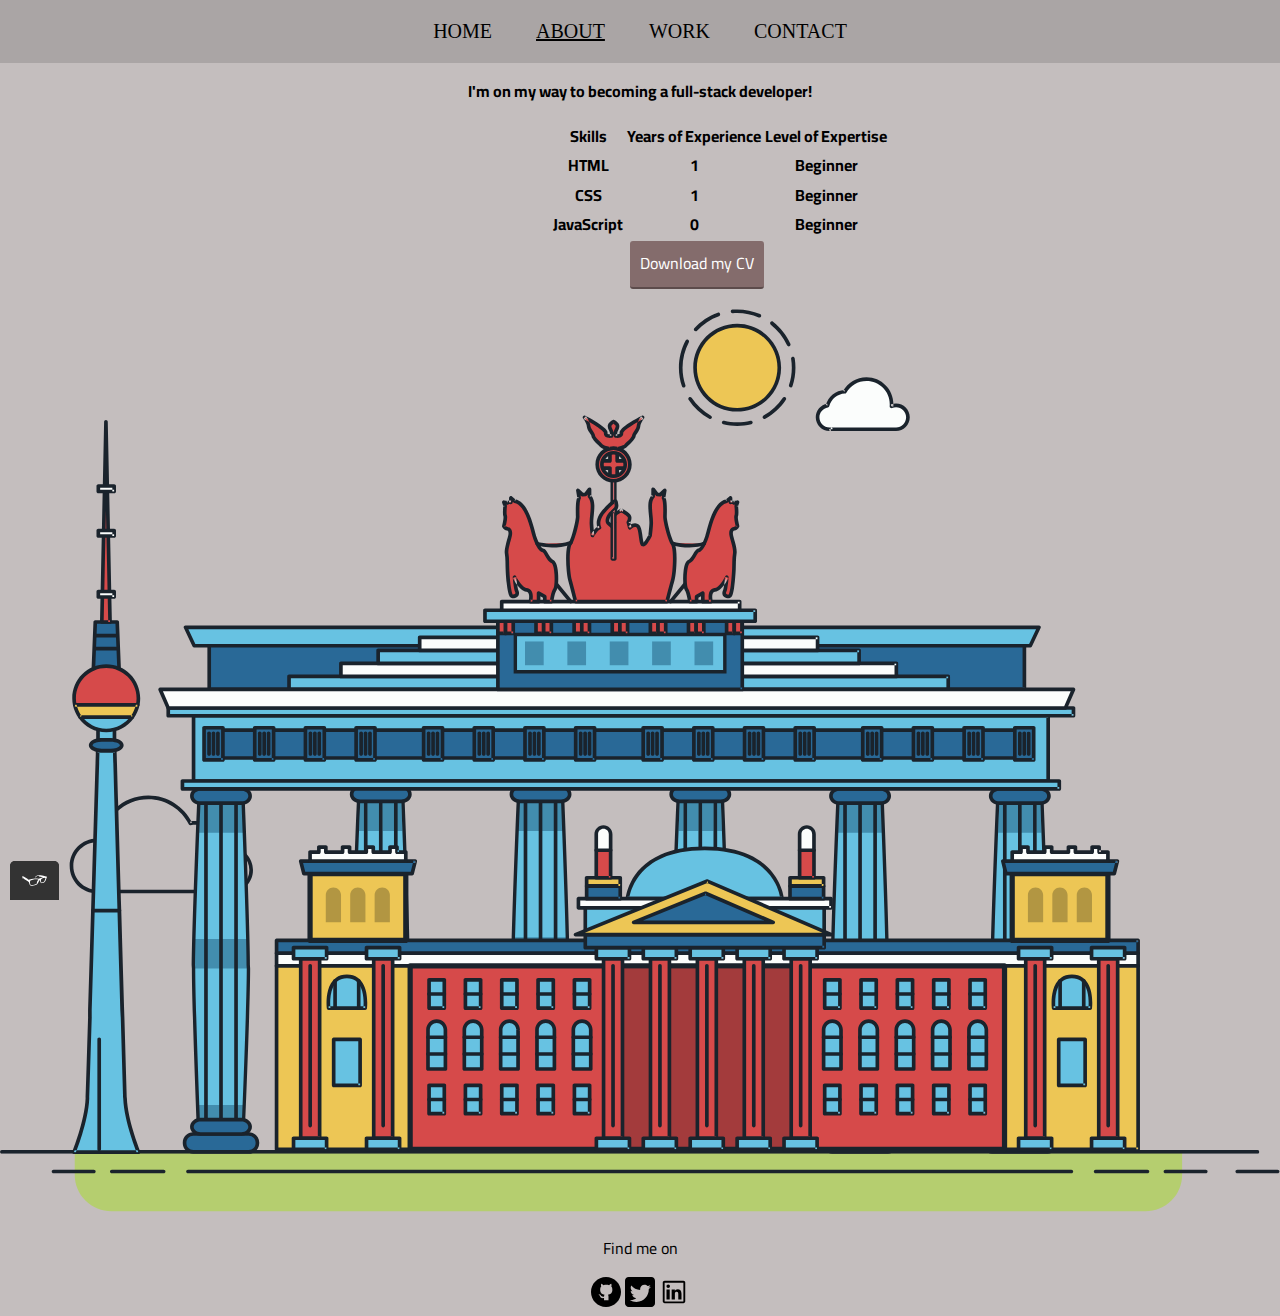
==== commit e1dceac0: "Added strong tag" ====
--- a/about.html
+++ b/about.html
@@ -3,7 +3,7 @@
 <head>
   <meta charset="utf-8">
   <meta name="viewport" content="width=device-width, initial-scale=1">
-  <title>My Portfolio</title>
+  <title>About Me</title>
   <link rel="shortcut icon" href="img/html5.ico" type="image/ico">
   <link rel="stylesheet" type="text/css" href="css/normalize.css">
   <link rel="preconnect" href="https://fonts.googleapis.com">
@@ -25,7 +25,7 @@
 
   <nav class="about_me">
     <p>
-      I'm on my way to becoming a full-stack developer!
+      <strong>I'm on my way to becoming a full-stack developer!</strong>
     </p>
   </nav>
 
--- a/css/stylep.css
+++ b/css/stylep.css
@@ -64,7 +64,7 @@
   
   .profile_portrait{
     float: left;
-    width: 250px;
+    width: 350px;
     margin-right: 40px;
     border-radius: 50%;
   }
@@ -369,4 +369,14 @@
   .cloud-back {
     -webkit-animation: 34s cloud-move-reverse infinite alternate linear;
             animation: 34s cloud-move-reverse infinite alternate linear;
-  }+  }
+
+
+  /* Contact Form */
+.contact_info {
+  display: grid;
+  grid-template-columns: 20% 20% 20% 20% 20%;
+  grid-template-rows: 20% 20% 20% 20% 20%;
+  grid-column-start: 5;
+  grid-column-end: 2; 
+}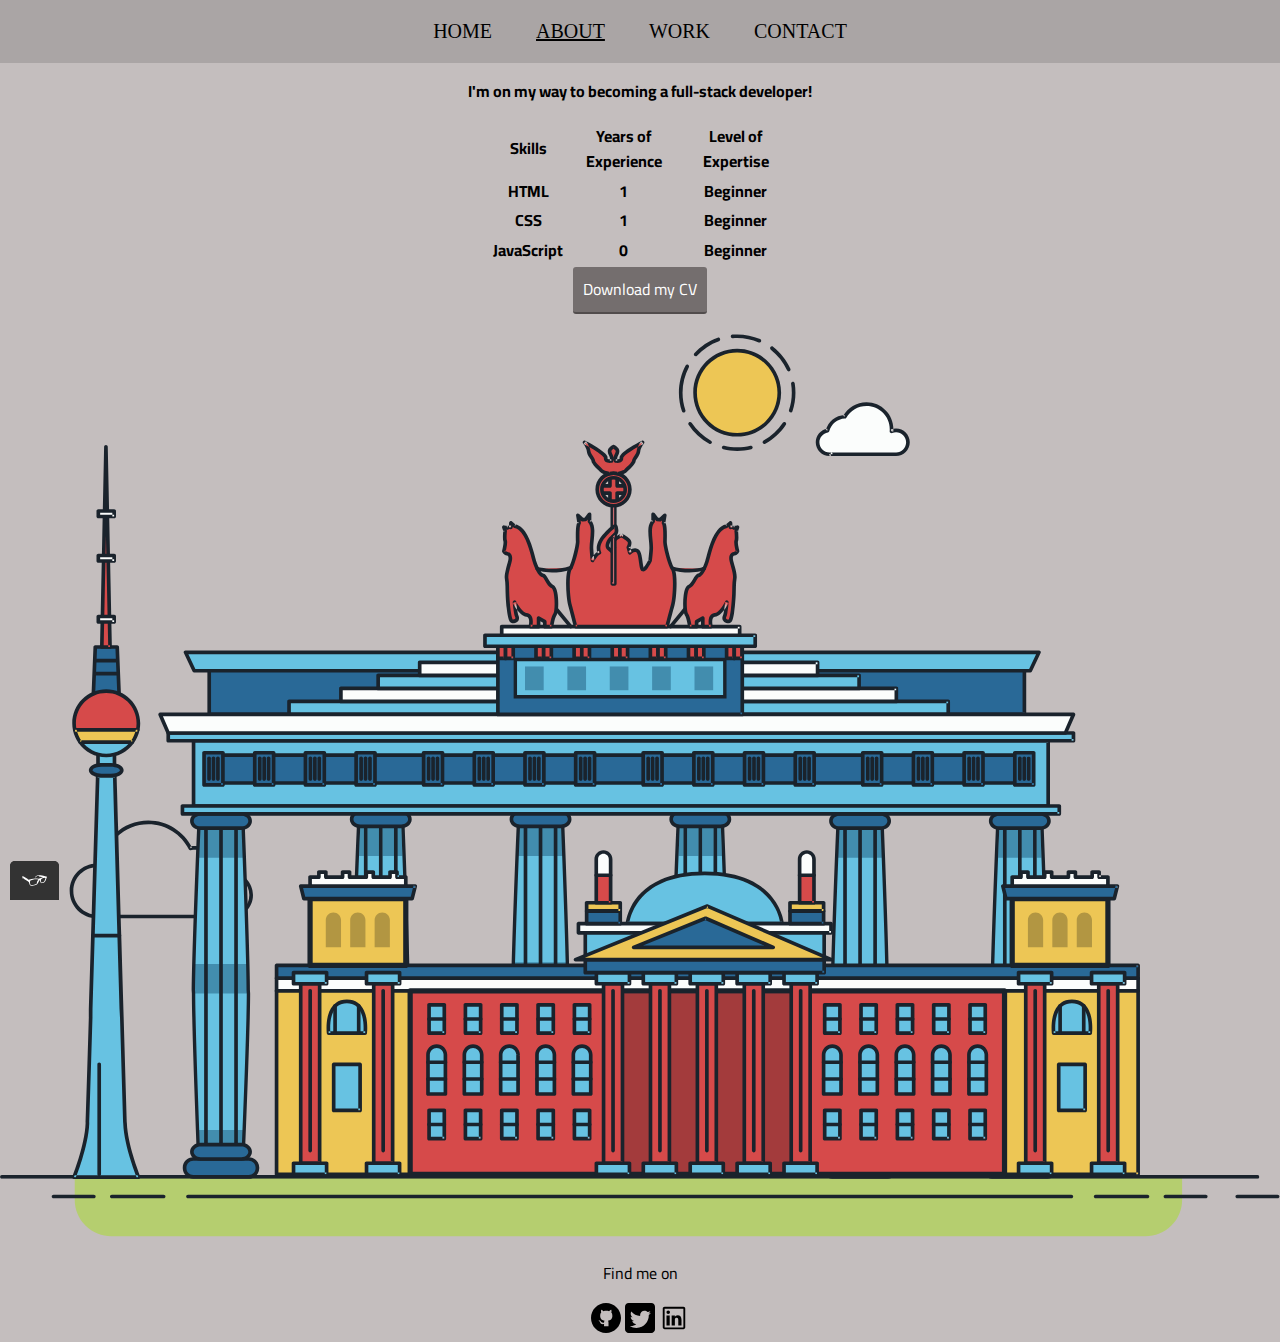
==== commit a5fce101: "Updated misc lines of code" ====
--- a/about.html
+++ b/about.html
@@ -21,7 +21,7 @@
       <a href="work.html">WORK</a>
       <a href="contact.html">CONTACT</a>
     </div>
-  </header> 
+  </header>
 
   <nav class="about_me">
     <p>
@@ -675,6 +675,7 @@
           </div>
         </footer>
 
+        <script src="js/stylelint.config.js"></script>
         <script src="js/tota11y.min.js"></script>
       </body>
       </html>
--- a/css/stylep.css
+++ b/css/stylep.css
@@ -4,6 +4,13 @@
   --dark-grey: #2b2b2b;
 }
 
+.container_body {
+  width: 90%;
+  max-width: 1200px;
+  margin: 0 auto;
+}  
+/* use this CSS for creating space on the edges. */
+
 body {
     font-family: 'Cairo', sans-serif;
     font-weight: 400;
@@ -42,6 +49,11 @@
   a {
     color: var(--primary-color);
   }
+  
+  .github_link {
+    padding-left: 10px;
+  }
+
   button {
     border: none;
     font-family: inherit;
@@ -104,7 +116,7 @@
     /* takes the font from the outer container */
     font-family: inherit;
     /* style button */
-    background-color: #846C6C;
+    background-color: #746e6e;
     color: white;
     text-decoration: none;
     padding: 10px;
@@ -218,13 +230,12 @@
     margin: auto;
     text-align: center;
   }
-  .skills table {
-    margin-left: 550px;
+  .skills {
+    width: 300px;
+    margin: auto;
+  }
+  .cv {
     text-align: center;
-  }
-  .cv {
-    margin-left: 630px;
-  
   }
   
   .grid {
@@ -239,7 +250,18 @@
   .grid_item {
     background-color: lightgreY;
   }
-  
+
+  .h1_work {
+    padding-left: 20px;
+  }
+
+  .work_title {
+    padding-left: 10px;
+  }
+  .work_content {
+    padding-left: 10px;
+  }
+
   .grid_item:last-child {
     -ms-grid-column: 3;
     grid-column: 3 / 3;
@@ -374,9 +396,8 @@
 
   /* Contact Form */
 .contact_info {
-  display: grid;
-  grid-template-columns: 20% 20% 20% 20% 20%;
-  grid-template-rows: 20% 20% 20% 20% 20%;
-  grid-column-start: 5;
-  grid-column-end: 2; 
+  padding-left: 30px;
+}
+.container_form {
+  padding-left: 30px;
 }